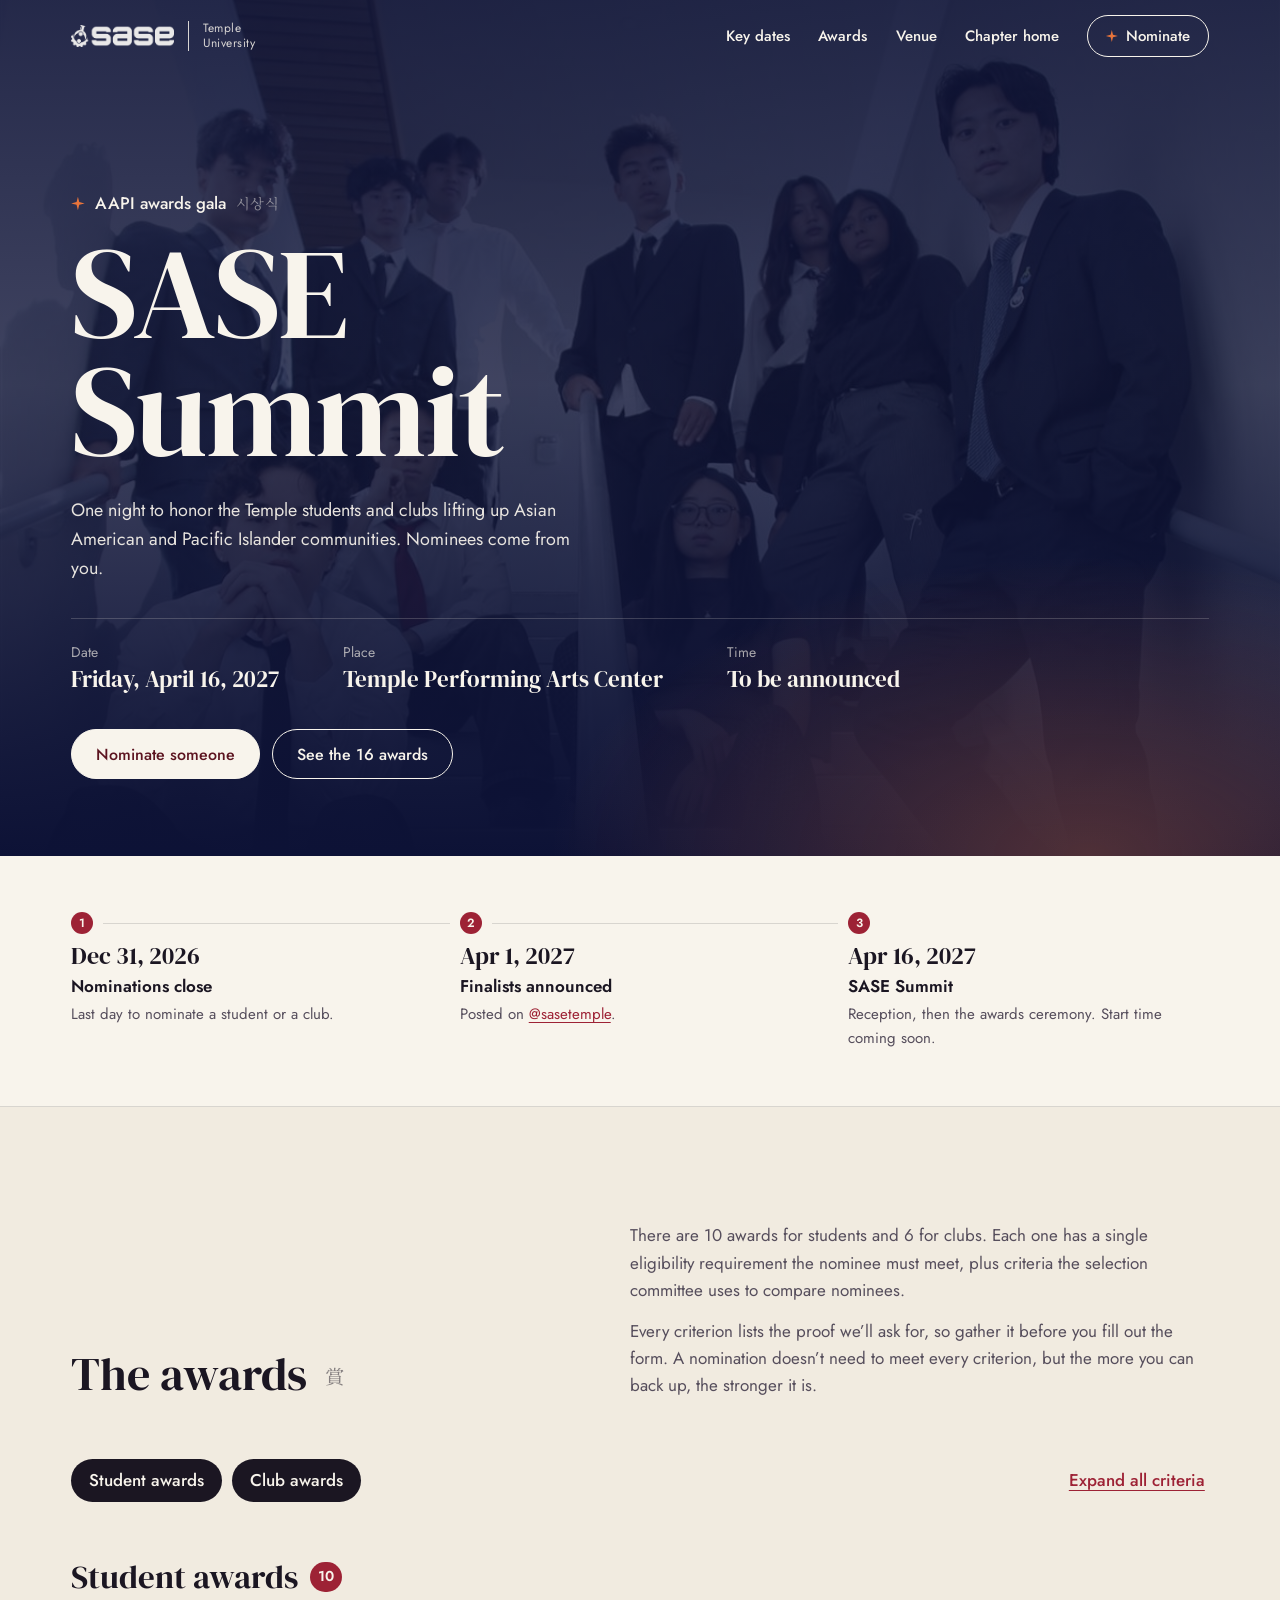
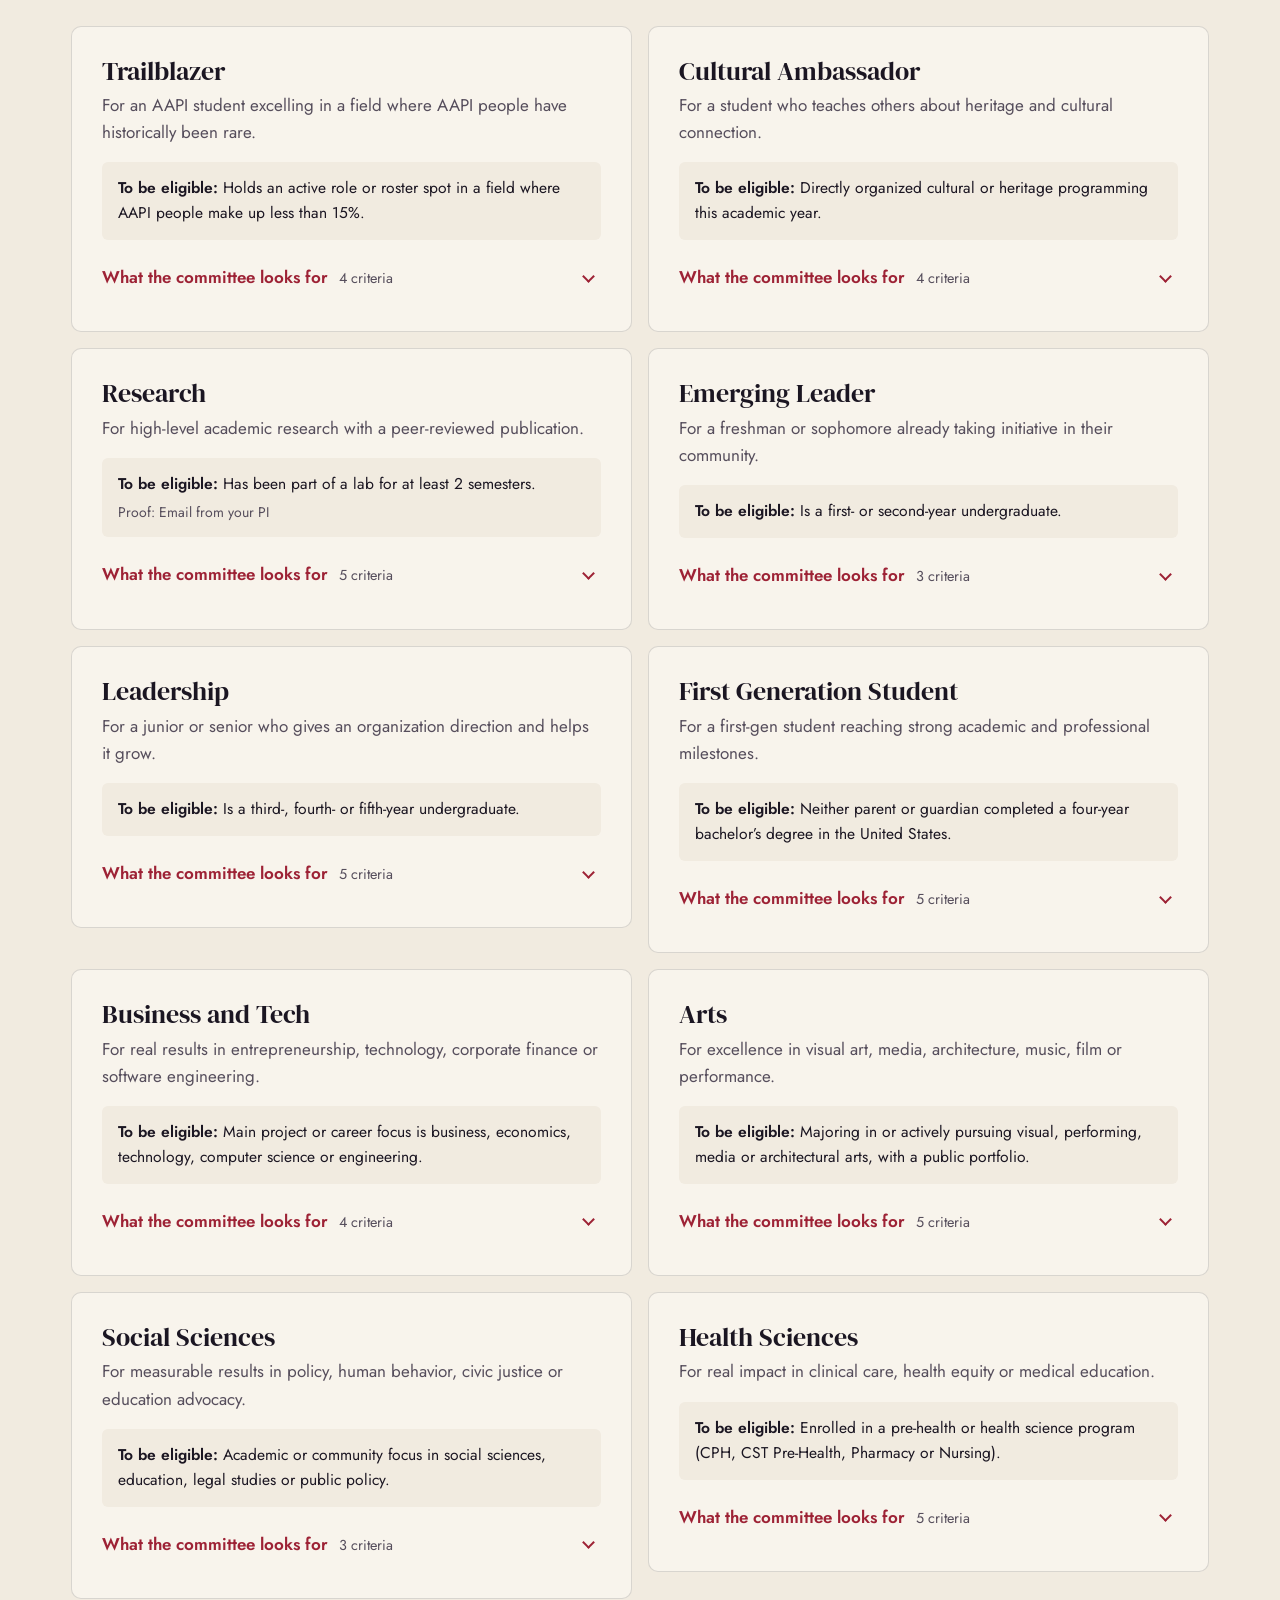
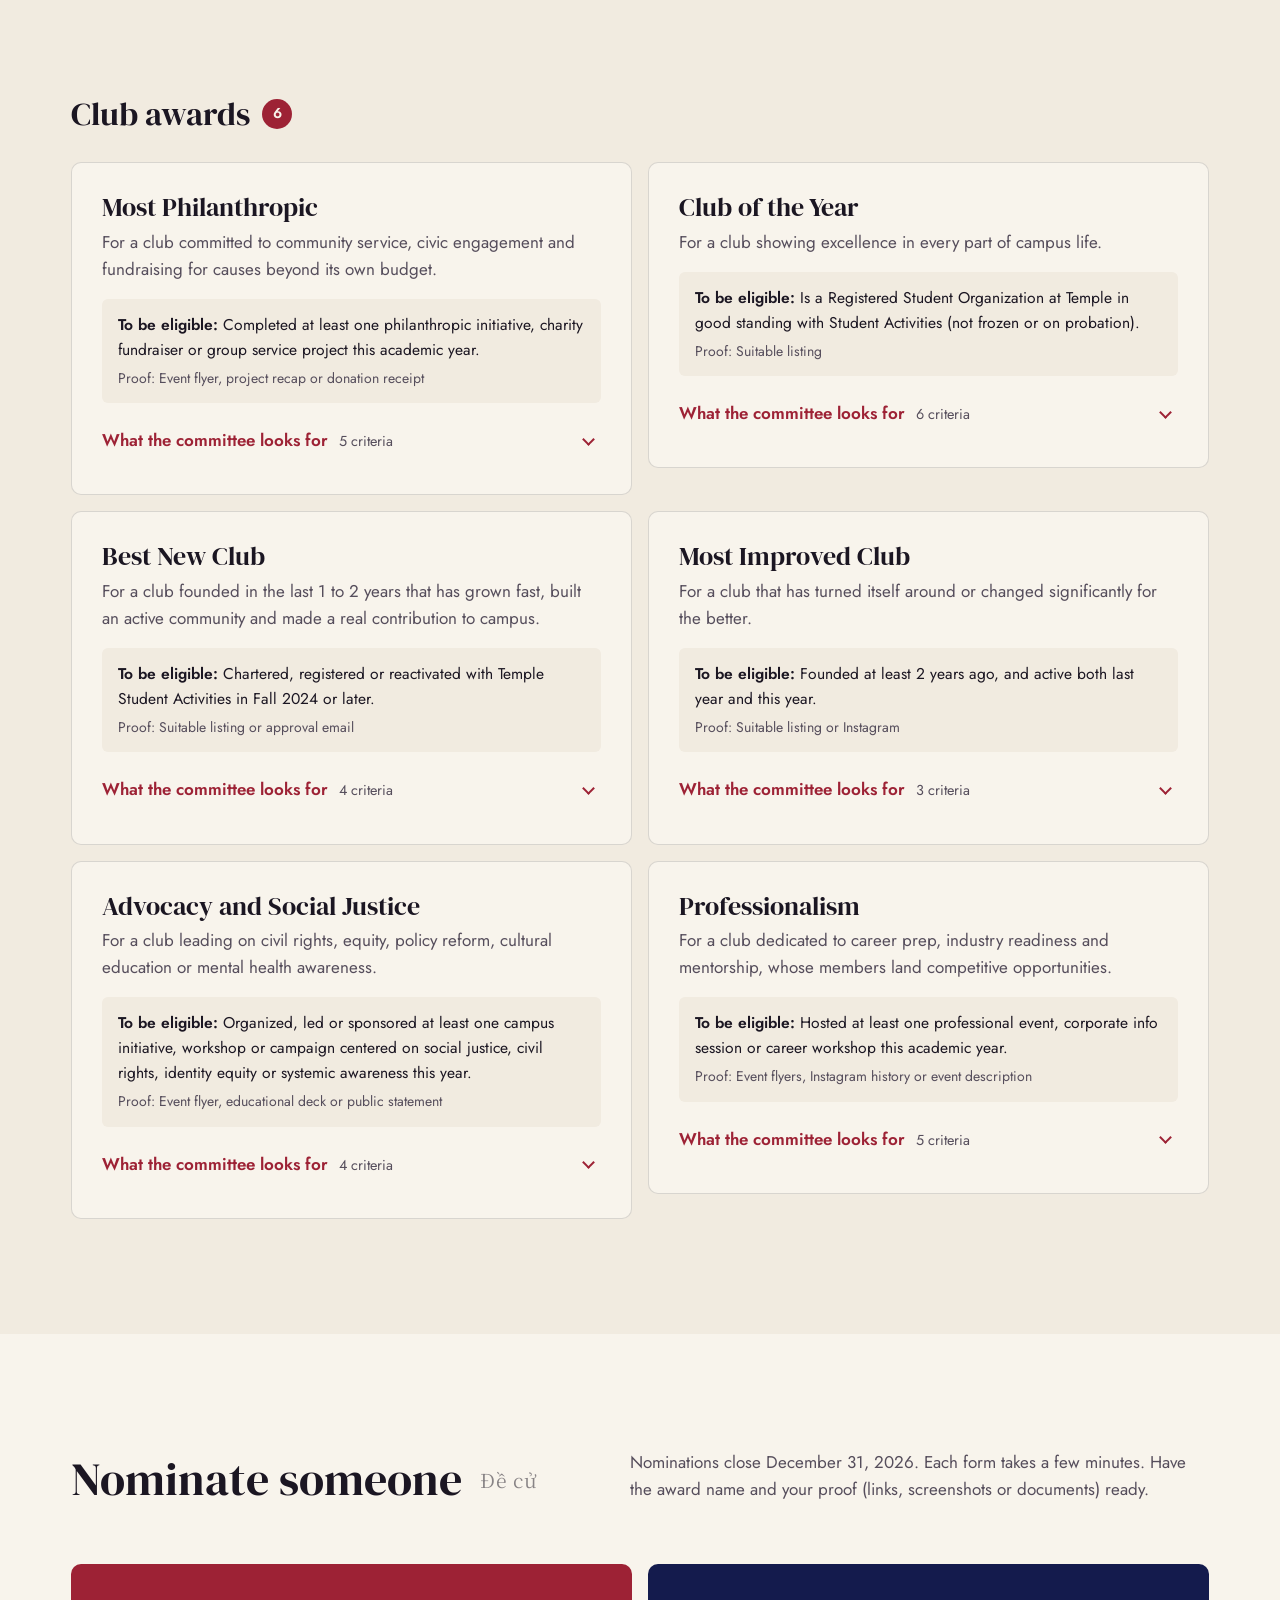
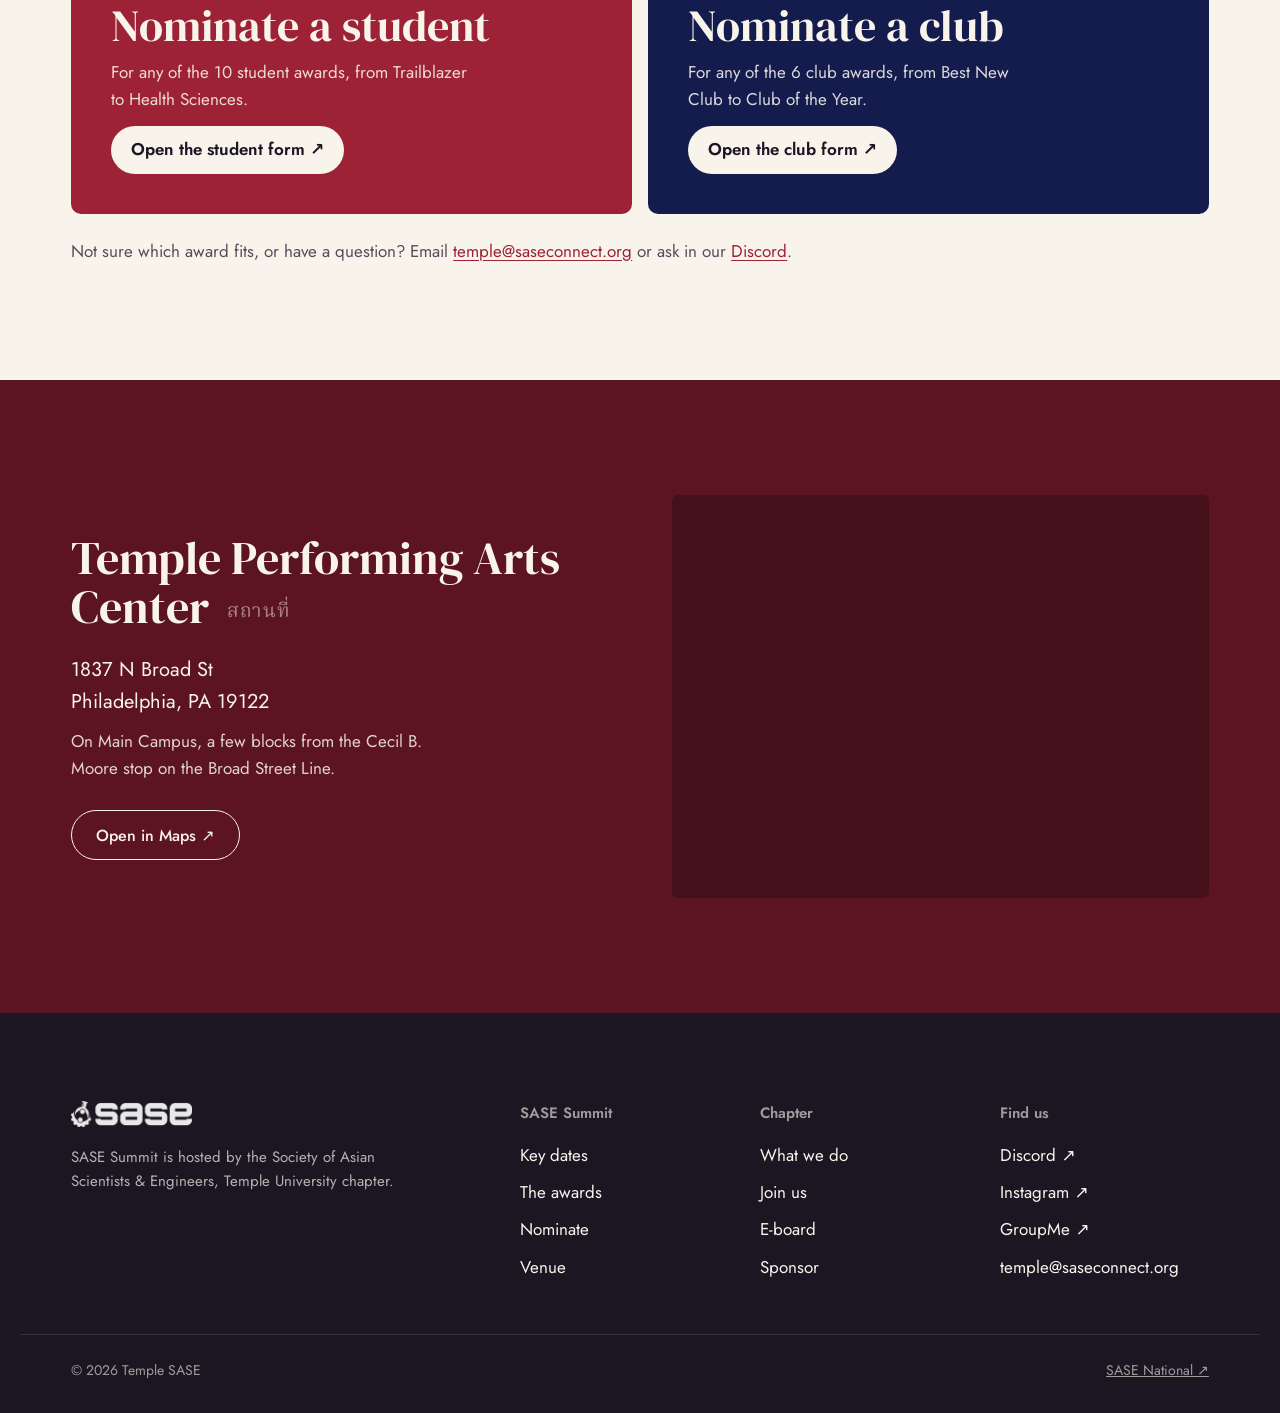
==== summit.html @ 904cb62a "Summit page: event is named SASE Summit" ====
<!DOCTYPE html>
<html lang="en" class="no-js">
<head>
  <meta charset="UTF-8">
  <meta name="viewport" content="width=device-width, initial-scale=1">
  <title>SASE Summit · Temple SASE</title>
  <meta name="description" content="SASE Summit, Temple SASE’s AAPI awards gala. Friday, April 16, 2027 at the Temple Performing Arts Center. See the 16 student and club awards and nominate someone by December 31, 2026.">
  <meta name="theme-color" content="#0d1236">
  <meta property="og:title" content="SASE Summit · Temple SASE">
  <meta property="og:description" content="Friday, April 16, 2027 at the Temple Performing Arts Center. Nominations close December 31, 2026.">
  <meta property="og:image" content="assets/img/formal-group.jpg">

  <link rel="preconnect" href="https://fonts.googleapis.com">
  <link rel="preconnect" href="https://fonts.gstatic.com" crossorigin>
  <link href="https://fonts.googleapis.com/css2?family=DM+Serif+Display:ital@0;1&family=Jost:wght@400;500;600&family=Noto+Serif+TC&family=Noto+Serif+KR&family=Noto+Serif+JP&family=Noto+Serif+Devanagari&family=Noto+Serif+Thai&display=swap" rel="stylesheet">
  <link rel="stylesheet" href="assets/css/styles.css">
</head>
<body>
  <a class="skip-link" href="#main">Skip to content</a>

  <header class="site-header">
    <div class="wrap site-header__inner">
      <a class="brand" href="index.html" aria-label="Temple SASE home">
        <img class="logo-light" src="assets/img/national-logo_horizontal_solid_light.png" alt="SASE" width="1000" height="215">
        <img class="logo-dark" src="assets/img/national-logo_horizontal_solid_dark.png" alt="" width="1000" height="215">
        <span class="brand__chapter">Temple<br>University</span>
      </a>
      <button class="menu-toggle" aria-expanded="false" aria-controls="site-nav" aria-label="Menu">
        <span></span><span></span>
      </button>
      <nav class="nav" id="site-nav" aria-label="Main">
        <a href="#dates">Key dates</a>
        <a href="#awards">Awards</a>
        <a href="#venue">Venue</a>
        <a href="index.html">Chapter home</a>
        <a class="nav__cta" href="#nominate"><span class="spark" aria-hidden="true"></span>Nominate</a>
      </nav>
    </div>
  </header>

  <main id="main">

    <!-- HERO -->
    <section class="gala-hero" aria-labelledby="gala-title">
      <div class="gala-hero__bg" aria-hidden="true">
        <img src="assets/img/formal-group.jpg" alt="">
      </div>
      <div class="wrap">
        <p class="gala-hero__kicker"><span class="spark" aria-hidden="true"></span>AAPI awards gala <span class="cjk" lang="ko">시상식</span></p>
        <h1 class="display gala-hero__title" id="gala-title">SASE Summit</h1>
        <p class="gala-hero__sub">One night to honor the Temple students and clubs lifting up Asian American and Pacific Islander communities. Nominees come from you.</p>
        <dl class="gala-hero__facts">
          <div><dt>Date</dt><dd>Friday, April 16, 2027</dd></div>
          <div><dt>Place</dt><dd>Temple Performing Arts Center</dd></div>
          <!-- TODO: add the start time once confirmed -->
          <div><dt>Time</dt><dd>To be announced</dd></div>
        </dl>
        <div class="gala-hero__actions">
          <a class="btn btn--solid" href="#nominate">Nominate someone</a>
          <a class="btn btn--ghost" href="#awards">See the 16 awards</a>
        </div>
      </div>
    </section>

    <!-- KEY DATES -->
    <section class="dates-band" id="dates" aria-labelledby="dates-title">
      <div class="wrap">
        <h2 class="visually-hidden" id="dates-title">Key dates</h2>
        <ol class="timeline">
          <li>
            <time datetime="2026-12-31">Dec 31, 2026</time>
            <strong>Nominations close</strong>
            <span>Last day to nominate a student or a club.</span>
          </li>
          <li>
            <time datetime="2027-04-01">Apr 1, 2027</time>
            <strong>Finalists announced</strong>
            <span>Posted on <a href="https://www.instagram.com/sasetemple/" target="_blank" rel="noopener">@sasetemple</a>.</span>
          </li>
          <li>
            <time datetime="2027-04-16">Apr 16, 2027</time>
            <strong>SASE Summit</strong>
            <span>Reception, then the awards ceremony. Start time coming soon.</span>
          </li>
        </ol>
      </div>
    </section>

    <!-- AWARDS -->
    <section class="section" id="awards" aria-labelledby="awards-title">
      <div class="wrap">
        <div class="section__head">
          <h2 class="h2" id="awards-title">The awards <span class="cjk" lang="ja">賞</span></h2>
          <div class="section__intro">
            <p>There are 10 awards for students and 6 for clubs. Each one has a single eligibility requirement the nominee must meet, plus criteria the selection committee uses to compare nominees.</p>
            <p>Every criterion lists the proof we’ll ask for, so gather it before you fill out the form. A nomination doesn’t need to meet every criterion, but the more you can back up, the stronger it is.</p>
          </div>
        </div>

        <nav class="award-jump" aria-label="Award categories">
          <a href="#student-awards">Student awards</a>
          <a href="#club-awards">Club awards</a>
          <button type="button" class="award-jump__toggle" data-expand-all aria-pressed="false">Expand all criteria</button>
        </nav>

        <div class="award-group" id="student-awards">
          <h3 class="award-group__title">Student awards <span class="award-group__n">10</span></h3>
          <div class="award-grid">
          <article class="award" id="award-trailblazer">
            <h4 class="award__name">Trailblazer</h4>
            <p class="award__desc">For an AAPI student excelling in a field where AAPI people have historically been rare.</p>
            <p class="award__req"><strong>To be eligible:</strong> Holds an active role or roster spot in a field where AAPI people make up less than 15%.</p>
            <details class="award__more">
              <summary>What the committee looks for <span class="award__count">4 criteria</span></summary>
              <ul class="criteria">
                <li><strong>Longevity.</strong> Took part for at least 2 consecutive seasons, production runs or terms. <span class="proof">Proof: Official roster, playbill or appointment record</span></li>
                <li><strong>Leading role.</strong> Held a primary leading position. <span class="proof">Proof: Performance credits, TSG cabinet listing or published articles</span></li>
                <li><strong>Outside recognition.</strong> Received an official athletic or conference honor, an artistic award, or a regional media feature. <span class="proof">Proof: News link or award certificate</span></li>
                <li><strong>Historic first.</strong> The first, or one of fewer than 3 documented AAPI people, to hold this title or win this honor at Temple. <span class="proof">Proof: Departmental verification or historical record</span></li>
              </ul>
            </details>
          </article>
          <article class="award" id="award-cultural-ambassador">
            <h4 class="award__name">Cultural Ambassador</h4>
            <p class="award__desc">For a student who teaches others about heritage and cultural connection.</p>
            <p class="award__req"><strong>To be eligible:</strong> Directly organized cultural or heritage programming this academic year.</p>
            <details class="award__more">
              <summary>What the committee looks for <span class="award__count">4 criteria</span></summary>
              <ul class="criteria">
                <li><strong>Sustained programming.</strong> Organized multiple cultural events across 2 or more semesters. <span class="proof">Proof: Event dates or flyers</span></li>
                <li><strong>Educational content.</strong> Created structured educational programming, like a panel on cultural history, an identity or diaspora workshop, or a guest speaker. <span class="proof">Proof: Slide deck, recording or program guide</span></li>
                <li><strong>Fundraising.</strong> Raised money for a cultural cause, charity or heritage initiative. <span class="proof">Proof: Check, invoice or emails</span></li>
                <li><strong>Reach.</strong> Led a cultural event with more than 50 attendees. <span class="proof">Proof: Proxy proof, like a sign-in sheet or event photos</span></li>
              </ul>
            </details>
          </article>
          <article class="award" id="award-research">
            <h4 class="award__name">Research</h4>
            <p class="award__desc">For high-level academic research with a peer-reviewed publication.</p>
            <p class="award__req"><strong>To be eligible:</strong> Has been part of a lab for at least 2 semesters. <span class="proof">Proof: Email from your PI</span></p>
            <details class="award__more">
              <summary>What the committee looks for <span class="award__count">5 criteria</span></summary>
              <ul class="criteria">
                <li><strong>First author.</strong> Listed as first author on a paper in an indexed, peer-reviewed journal or IEEE/ACM conference proceeding. <span class="proof">Proof: The publication</span></li>
                <li><strong>Co-author.</strong> Listed as a contributing co-author on an indexed, peer-reviewed paper. <span class="proof">Proof: The publication</span></li>
                <li><strong>Presentation.</strong> Gave an oral or poster presentation at a university, regional or national symposium or conference. <span class="proof">Proof: Poster or presentation document</span></li>
                <li><strong>Research funding.</strong> Won a competitive research fellowship or grant, like CARAS, Diamond Research Scholars, MARC or NSF REU. <span class="proof">Proof: Award letter</span></li>
                <li><strong>Academic standing.</strong> Cumulative GPA of 3.6 or higher. <span class="proof">Proof: Transcript</span></li>
              </ul>
            </details>
          </article>
          <article class="award" id="award-emerging-leader">
            <h4 class="award__name">Emerging Leader</h4>
            <p class="award__desc">For a freshman or sophomore already taking initiative in their community.</p>
            <p class="award__req"><strong>To be eligible:</strong> Is a first- or second-year undergraduate.</p>
            <details class="award__more">
              <summary>What the committee looks for <span class="award__count">3 criteria</span></summary>
              <ul class="criteria">
                <li><strong>Official role.</strong> Holds an e-board seat, committee head or project director title in a student org or department. <span class="proof">Proof: Suitable listing or Instagram board post</span></li>
                <li><strong>New initiative.</strong> Started and ran a new program, event or initiative that reached more than 20 students. <span class="proof">Proof: Proxy proof, like a sign-in sheet or event photos</span></li>
                <li><strong>Balance.</strong> Holds an active leadership role with a cumulative GPA of 3.6 or higher. <span class="proof">Proof: Transcript</span></li>
              </ul>
            </details>
          </article>
          <article class="award" id="award-leadership">
            <h4 class="award__name">Leadership</h4>
            <p class="award__desc">For a junior or senior who gives an organization direction and helps it grow.</p>
            <p class="award__req"><strong>To be eligible:</strong> Is a third-, fourth- or fifth-year undergraduate.</p>
            <details class="award__more">
              <summary>What the committee looks for <span class="award__count">5 criteria</span></summary>
              <ul class="criteria">
                <li><strong>Official role.</strong> Holds an e-board seat, committee head or project director title in a student org or department. <span class="proof">Proof: Suitable listing or Instagram board post</span></li>
                <li><strong>Team size.</strong> Led a team of more than 5 people. </li>
                <li><strong>Event scale.</strong> Led a major campus event with 75 or more attendees. <span class="proof">Proof: Proxy proof, like a sign-in sheet or event photos</span></li>
                <li><strong>Track record.</strong> Moved up in leadership for at least 3 semesters in a row, for example committee member, then chair, then president. <span class="proof">Proof: Instagram board posts</span></li>
                <li><strong>Measurable growth.</strong> Grew an organization by a clear margin, like raising $300, adding 15 active members or increasing attendance by 25%. <span class="proof">Proof: Attendance comparison, budget sheet or Instagram analytics</span></li>
              </ul>
            </details>
          </article>
          <article class="award" id="award-first-generation-student">
            <h4 class="award__name">First Generation Student</h4>
            <p class="award__desc">For a first-gen student reaching strong academic and professional milestones.</p>
            <p class="award__req"><strong>To be eligible:</strong> Neither parent or guardian completed a four-year bachelor’s degree in the United States.</p>
            <details class="award__more">
              <summary>What the committee looks for <span class="award__count">5 criteria</span></summary>
              <ul class="criteria">
                <li><strong>GPA.</strong> Cumulative GPA above 3.5. <span class="proof">Proof: Transcript</span></li>
                <li><strong>Working student.</strong> Works a part-time job while enrolled full time. <span class="proof">Proof: Paystub or supervisor letter</span></li>
                <li><strong>Doing more.</strong> Also holds an e-board seat, a lab research position or a competitive internship. <span class="proof">Proof: Roster or offer letter</span></li>
                <li><strong>Dean’s List.</strong> On the Dean’s List for at least 2 semesters. <span class="proof">Proof: Transcript</span></li>
                <li><strong>Industry placement.</strong> Accepted a competitive internship, co-op or full-time offer at a Fortune 500 company, Big Tech, a top financial institution, a national lab or an established engineering firm. <span class="proof">Proof: Offer letter</span></li>
              </ul>
            </details>
          </article>
          <article class="award" id="award-business-and-tech">
            <h4 class="award__name">Business and Tech</h4>
            <p class="award__desc">For real results in entrepreneurship, technology, corporate finance or software engineering.</p>
            <p class="award__req"><strong>To be eligible:</strong> Main project or career focus is business, economics, technology, computer science or engineering.</p>
            <details class="award__more">
              <summary>What the committee looks for <span class="award__count">4 criteria</span></summary>
              <ul class="criteria">
                <li><strong>Built something.</strong> Built and launched a working technical product. <span class="proof">Proof: Live URL, GitHub repo, sales statement or demo</span></li>
                <li><strong>Competition.</strong> Placed 1st, 2nd or 3rd in a hackathon, case competition, startup incubator or other technical competition. <span class="proof">Proof: Award certificate or press release</span></li>
                <li><strong>Industry role.</strong> Completed or accepted a competitive internship or position at an established or high-growth company. <span class="proof">Proof: Offer letter</span></li>
                <li><strong>Career org leadership.</strong> Holds a leadership position in a career-related student society. <span class="proof">Proof: Roster</span></li>
              </ul>
            </details>
          </article>
          <article class="award" id="award-arts">
            <h4 class="award__name">Arts</h4>
            <p class="award__desc">For excellence in visual art, media, architecture, music, film or performance.</p>
            <p class="award__req"><strong>To be eligible:</strong> Majoring in or actively pursuing visual, performing, media or architectural arts, with a public portfolio.</p>
            <details class="award__more">
              <summary>What the committee looks for <span class="award__count">5 criteria</span></summary>
              <ul class="criteria">
                <li><strong>Juried selection.</strong> Work selected for a juried or official exhibition, like a gallery show, film festival screening, or mainstage orchestra or theater production. <span class="proof">Proof: Exhibition catalog, festival program, playbill or acceptance letter</span></li>
                <li><strong>Published work.</strong> Work published in an outside media outlet, architecture journal or literary review, or officially released (for example on Spotify or with an IMDb credit). <span class="proof">Proof: Live link or publication scan</span></li>
                <li><strong>Paid work.</strong> Completed contracted creative, architectural or design work for paying clients or university departments. <span class="proof">Proof: Invoices, or proof of the request and payment</span></li>
                <li><strong>Awards.</strong> Won a juried award, artistic grant or competition placement. <span class="proof">Proof: Award certificate</span></li>
                <li><strong>Portfolio.</strong> Keeps a public portfolio with at least 5 finished works from the past 12 months. <span class="proof">Proof: Website or portfolio link</span></li>
              </ul>
            </details>
          </article>
          <article class="award" id="award-social-sciences">
            <h4 class="award__name">Social Sciences</h4>
            <p class="award__desc">For measurable results in policy, human behavior, civic justice or education advocacy.</p>
            <p class="award__req"><strong>To be eligible:</strong> Academic or community focus in social sciences, education, legal studies or public policy.</p>
            <details class="award__more">
              <summary>What the committee looks for <span class="award__count">3 criteria</span></summary>
              <ul class="criteria">
                <li><strong>Policy impact.</strong> Wrote or co-wrote a policy brief, draft legislation or institutional report that a government body, school board or university administration formally adopted or reviewed. <span class="proof">Proof: Copy of the document or legislative record</span></li>
                <li><strong>Civic action.</strong> Organized a civic initiative, like a voter drive, labor campaign or mutual aid effort. <span class="proof">Proof: Roster, campaign logs or press coverage</span></li>
                <li><strong>Research.</strong> Presented a social science capstone or thesis at an academic conference or symposium. <span class="proof">Proof: Program schedule listing</span></li>
              </ul>
            </details>
          </article>
          <article class="award" id="award-health-sciences">
            <h4 class="award__name">Health Sciences</h4>
            <p class="award__desc">For real impact in clinical care, health equity or medical education.</p>
            <p class="award__req"><strong>To be eligible:</strong> Enrolled in a pre-health or health science program (CPH, CST Pre-Health, Pharmacy or Nursing).</p>
            <details class="award__more">
              <summary>What the committee looks for <span class="award__count">5 criteria</span></summary>
              <ul class="criteria">
                <li><strong>Patient care.</strong> Documented clinical experience with direct patient interaction or observation, such as EMT, CNA, medical assistant, scribe, hospice or verified physician shadowing. <span class="proof">Proof: Work log, timesheet or paystub</span></li>
                <li><strong>Service.</strong> Significant volunteer or community service hours in underserved communities. <span class="proof">Proof: Signed volunteer hours</span></li>
                <li><strong>Research.</strong> Took part in laboratory, clinical or health sciences research. <span class="proof">Proof: Peer-reviewed publication, accepted abstract or symposium presentation</span></li>
                <li><strong>Program admission.</strong> Verified offer to a graduate or professional health program (MD/DO, DMD/DDS, PharmD, PA, DPT, MSN, MPH or PhD). <span class="proof">Proof: Offer letter</span></li>
                <li><strong>Exam scores.</strong> Scored in the 85th percentile or higher on the MCAT, DAT, OAT or GRE. <span class="proof">Proof: Score report</span></li>
              </ul>
            </details>
          </article>
          </div>
        </div>
        <div class="award-group" id="club-awards">
          <h3 class="award-group__title">Club awards <span class="award-group__n">6</span></h3>
          <div class="award-grid">
          <article class="award" id="award-most-philanthropic">
            <h4 class="award__name">Most Philanthropic</h4>
            <p class="award__desc">For a club committed to community service, civic engagement and fundraising for causes beyond its own budget.</p>
            <p class="award__req"><strong>To be eligible:</strong> Completed at least one philanthropic initiative, charity fundraiser or group service project this academic year. <span class="proof">Proof: Event flyer, project recap or donation receipt</span></p>
            <details class="award__more">
              <summary>What the committee looks for <span class="award__count">5 criteria</span></summary>
              <ul class="criteria">
                <li><strong>Major donation.</strong> Raised and donated $500 or more to a nonprofit, disaster relief fund or community charity. <span class="proof">Proof: Donation receipt or tax acknowledgement letter</span></li>
                <li><strong>Donation.</strong> Raised and donated $150 to $499 to a charitable cause. <span class="proof">Proof: Donation receipt or tax acknowledgement letter</span></li>
                <li><strong>Group volunteering.</strong> Volunteered as a club in the local community, like at a soup kitchen, community garden or park cleanup. <span class="proof">Proof: Volunteer coordinator letter, signed timesheet or attendance sheet</span></li>
                <li><strong>Community partnership.</strong> Set up a formal, ongoing volunteer relationship with an outside civic or nonprofit organization. <span class="proof">Proof: Partnership agreement, co-hosted project flyer or coordinator email</span></li>
                <li><strong>Goods drive.</strong> Ran a drive that collected at least 50 items, like canned food, winter clothes, hygiene kits or school supplies. <span class="proof">Proof: Drop-off receipt, inventory tally or handoff photo</span></li>
              </ul>
            </details>
          </article>
          <article class="award" id="award-club-of-the-year">
            <h4 class="award__name">Club of the Year</h4>
            <p class="award__desc">For a club showing excellence in every part of campus life.</p>
            <p class="award__req"><strong>To be eligible:</strong> Is a Registered Student Organization at Temple in good standing with Student Activities (not frozen or on probation). <span class="proof">Proof: Suitable listing</span></p>
            <details class="award__more">
              <summary>What the committee looks for <span class="award__count">6 criteria</span></summary>
              <ul class="criteria">
                <li><strong>Consistency.</strong> Hosted at least 6 separate meetings or events over the school year. <span class="proof">Proof: Dated flyers, event logs or Instagram post history</span></li>
                <li><strong>Range.</strong> Hosted events in at least 2 categories: professional or academic, cultural, social, or community. <span class="proof">Proof: Dated flyers, event logs or Instagram post history</span></li>
                <li><strong>Collaboration.</strong> Co-planned and co-hosted at least 2 events with other student orgs or university departments this year. <span class="proof">Proof: Dated flyers, event logs or Instagram post history</span></li>
                <li><strong>Flagship event.</strong> Ran at least one major signature event for campus, like an annual banquet, conference, tournament, showcase or festival. <span class="proof">Proof: Proxy proof, like a sign-in sheet or event photos</span></li>
                <li><strong>Turnout.</strong> Kept steady attendance (for example 30 or more students) across multiple meetings. <span class="proof">Proof: Proxy proof, like a sign-in sheet or event photos</span></li>
                <li><strong>Self-funding.</strong> Raised $500 or more on its own through fundraising, merch, sponsors or alumni gifts. <span class="proof">Proof: Budget sheets, transaction history, check or invoice</span></li>
              </ul>
            </details>
          </article>
          <article class="award" id="award-best-new-club">
            <h4 class="award__name">Best New Club</h4>
            <p class="award__desc">For a club founded in the last 1 to 2 years that has grown fast, built an active community and made a real contribution to campus.</p>
            <p class="award__req"><strong>To be eligible:</strong> Chartered, registered or reactivated with Temple Student Activities in Fall 2024 or later. <span class="proof">Proof: Suitable listing or approval email</span></p>
            <details class="award__more">
              <summary>What the committee looks for <span class="award__count">4 criteria</span></summary>
              <ul class="criteria">
                <li><strong>Membership.</strong> Has 25 or more active members in its first or second year. <span class="proof">Proof: Proxy proof or membership fee records</span></li>
                <li><strong>Track record.</strong> Ran at least 3 standalone events or general body meetings this academic year. <span class="proof">Proof: Event flyers, room confirmations or Instagram post history</span></li>
                <li><strong>Unmet need.</strong> Serves an identity, field or interest that wasn’t served on campus before. <span class="proof">Proof: A one-paragraph mission statement and a sample event or workshop plan</span></li>
                <li><strong>Cross-club event.</strong> Co-hosted an event with an established student organization. <span class="proof">Proof: Co-branded flyer or joint event listing</span></li>
              </ul>
            </details>
          </article>
          <article class="award" id="award-most-improved-club">
            <h4 class="award__name">Most Improved Club</h4>
            <p class="award__desc">For a club that has turned itself around or changed significantly for the better.</p>
            <p class="award__req"><strong>To be eligible:</strong> Founded at least 2 years ago, and active both last year and this year. <span class="proof">Proof: Suitable listing or Instagram</span></p>
            <details class="award__more">
              <summary>What the committee looks for <span class="award__count">3 criteria</span></summary>
              <ul class="criteria">
                <li><strong>Membership growth.</strong> Grew active membership, meeting attendance or online community size compared with last year. <span class="proof">Proof: Proxy proof, membership fee records or Instagram analytics</span></li>
                <li><strong>More programming.</strong> Increased the number or scope of events by at least 50% compared with last year. <span class="proof">Proof: Last year’s and this year’s event calendars, or Instagram</span></li>
                <li><strong>Financial improvement.</strong> Has more money than last year, from fundraisers, sponsors or other sources. <span class="proof">Proof: Budget sheets, transaction history, check or invoice</span></li>
              </ul>
            </details>
          </article>
          <article class="award" id="award-advocacy-and-social-justice">
            <h4 class="award__name">Advocacy and Social Justice</h4>
            <p class="award__desc">For a club leading on civil rights, equity, policy reform, cultural education or mental health awareness.</p>
            <p class="award__req"><strong>To be eligible:</strong> Organized, led or sponsored at least one campus initiative, workshop or campaign centered on social justice, civil rights, identity equity or systemic awareness this year. <span class="proof">Proof: Event flyer, educational deck or public statement</span></p>
            <details class="award__more">
              <summary>What the committee looks for <span class="award__count">4 criteria</span></summary>
              <ul class="criteria">
                <li><strong>Policy action.</strong> Wrote, sponsored or rallied support for a campus policy proposal, TSG resolution or open letter to the administration on equity, cultural resources or safety. <span class="proof">Proof: Copy of the resolution, bill number or official letter</span></li>
                <li><strong>Education.</strong> Ran a workshop, panel or teach-in on systemic issues, like AAPI history, anti-Asian racism, mental health stigma or intersectionality. <span class="proof">Proof: Slide deck, speaker bio or program guide</span></li>
                <li><strong>Public conversation.</strong> Produced an op-ed, awareness campaign or media feature that shaped public conversation, for example in The Temple News, a university newsletter or campus radio. <span class="proof">Proof: Published link or scan</span></li>
                <li><strong>Media campaign.</strong> Made social media or print content raising awareness of systemic issues. <span class="proof">Proof: Social posts, newsletter or print scans</span></li>
              </ul>
            </details>
          </article>
          <article class="award" id="award-professionalism">
            <h4 class="award__name">Professionalism</h4>
            <p class="award__desc">For a club dedicated to career prep, industry readiness and mentorship, whose members land competitive opportunities.</p>
            <p class="award__req"><strong>To be eligible:</strong> Hosted at least one professional event, corporate info session or career workshop this academic year. <span class="proof">Proof: Event flyers, Instagram history or event description</span></p>
            <details class="award__more">
              <summary>What the committee looks for <span class="award__count">5 criteria</span></summary>
              <ul class="criteria">
                <li><strong>Recruiter access.</strong> Hosted an info session, networking event or site visit with outside recruiters or industry professionals. <span class="proof">Proof: Co-branded flyer, emails with the speaker or event photos</span></li>
                <li><strong>Skill-building.</strong> Ran at least one hands-on career development workshop. <span class="proof">Proof: Event flyer, emails with the speaker or event photos</span></li>
                <li><strong>Industry placement.</strong> A significant number of members or e-board accepted competitive internships, co-ops or full-time offers at Fortune 500 companies, Big Tech, top financial institutions, national labs or established engineering firms for the coming year. <span class="proof">Proof: Redacted offer letters or LinkedIn announcements</span></li>
                <li><strong>Grad school.</strong> A significant number of members or e-board got offers from graduate or professional programs (master’s, PhD, medical, dental or law). <span class="proof">Proof: Redacted offer letters or LinkedIn announcements</span></li>
                <li><strong>E-board academics.</strong> A significant number of e-board members are on the Dean’s List or have a cumulative GPA above 3.5. <span class="proof">Proof: Transcripts or Dean’s List emails</span></li>
              </ul>
            </details>
          </article>
          </div>
        </div>
      </div>
    </section>

    <!-- NOMINATE -->
    <section class="section section--paper" id="nominate" aria-labelledby="nominate-title">
      <div class="wrap">
        <div class="section__head">
          <h2 class="h2" id="nominate-title">Nominate someone <span class="cjk" lang="vi">Đề cử</span></h2>
          <p class="section__intro">Nominations close December 31, 2026. Each form takes a few minutes. Have the award name and your proof (links, screenshots or documents) ready.</p>
        </div>
        <div class="nominate">
          <a class="nom-card nom-card--cherry" href="https://forms.gle/zGwrtAh7cPeC5Cx79" target="_blank" rel="noopener">
            <h3>Nominate a student</h3>
            <p>For any of the 10 student awards, from Trailblazer to Health Sciences.</p>
            <span class="nom-card__go">Open the student form ↗</span>
          </a>
          <a class="nom-card nom-card--navy" href="https://forms.gle/AzSv1RMtpjcy8vsPA" target="_blank" rel="noopener">
            <h3>Nominate a club</h3>
            <p>For any of the 6 club awards, from Best New Club to Club of the Year.</p>
            <span class="nom-card__go">Open the club form ↗</span>
          </a>
        </div>
        <p class="nominate__help">Not sure which award fits, or have a question? Email <a href="mailto:temple@saseconnect.org?subject=SASE%20Summit">temple@saseconnect.org</a> or ask in our <a href="https://discord.gg/sXgfzkeyc9" target="_blank" rel="noopener">Discord</a>.</p>
      </div>
    </section>

    <!-- VENUE -->
    <section class="section section--cherry" id="venue" aria-labelledby="venue-title">
      <div class="wrap venue">
        <div>
          <h2 class="h2" id="venue-title">Temple Performing Arts Center <span class="cjk" lang="th">สถานที่</span></h2>
          <address>1837 N Broad St<br>Philadelphia, PA 19122</address>
          <p>On Main Campus, a few blocks from the Cecil B. Moore stop on the Broad Street Line.</p>
          <a class="btn btn--ghost" href="https://www.google.com/maps/search/?api=1&amp;query=Temple+Performing+Arts+Center+Philadelphia" target="_blank" rel="noopener">Open in Maps ↗</a>
        </div>
        <iframe class="venue__map" title="Map of the Temple Performing Arts Center" src="https://www.google.com/maps?q=Temple+Performing+Arts+Center,+1837+N+Broad+St,+Philadelphia,+PA+19122&amp;output=embed" loading="lazy" referrerpolicy="no-referrer-when-downgrade"></iframe>
      </div>
    </section>

  </main>

  <footer class="site-footer">
    <div class="wrap footer__grid">
      <div>
        <img src="assets/img/national-logo_horizontal_solid_light.png" alt="SASE" width="1000" height="215">
        <p>SASE Summit is hosted by the Society of Asian Scientists &amp; Engineers, Temple University chapter.</p>
      </div>
      <div>
        <h3>SASE Summit</h3>
        <ul>
          <li><a href="#dates">Key dates</a></li>
          <li><a href="#awards">The awards</a></li>
          <li><a href="#nominate">Nominate</a></li>
          <li><a href="#venue">Venue</a></li>
        </ul>
      </div>
      <div>
        <h3>Chapter</h3>
        <ul>
          <li><a href="index.html#what-we-do">What we do</a></li>
          <li><a href="index.html#join">Join us</a></li>
          <li><a href="index.html#eboard">E-board</a></li>
          <li><a href="index.html#sponsor">Sponsor</a></li>
        </ul>
      </div>
      <div>
        <h3>Find us</h3>
        <ul>
          <li><a href="https://discord.gg/sXgfzkeyc9" target="_blank" rel="noopener">Discord ↗</a></li>
          <li><a href="https://www.instagram.com/sasetemple/" target="_blank" rel="noopener">Instagram ↗</a></li>
          <li><a href="https://groupme.com/join_group/100924297/vODMyRft" target="_blank" rel="noopener">GroupMe ↗</a></li>
          <li><a href="mailto:temple@saseconnect.org">temple@<wbr>saseconnect.org</a></li>
        </ul>
      </div>
    </div>
    <div class="wrap footer__base">
      <span>© <span data-year>2026</span> Temple SASE</span>
      <a href="https://www.saseconnect.org" target="_blank" rel="noopener">SASE National ↗</a>
    </div>
  </footer>

  <script src="assets/js/main.js"></script>
</body>
</html>
---- assets/css/styles.css ----
/* ============================================================
   Temple SASE — shared styles for index.html and summit.html
   Palette: deep cherry + SASE navy on warm linen. Ember orange
   is reserved for the ✦ sparkle and keyboard focus.
   Hierarchy rule: each page has ONE giant title (the hero).
   Everything else uses the .h2 / h3 scale below.
   ============================================================ */

:root {
  --cherry: #5c1420;
  --cherry-deep: #44101a;
  --cherry-bright: #9d2235; /* Temple cherry */
  --navy: #141b4d;          /* SASE logo navy */
  --navy-deep: #0d1236;
  --linen: #f1ebe0;
  --paper: #f8f4ec;
  --ink: #1b1622;
  --ink-soft: #564e5c;
  --rule: rgba(27, 22, 34, 0.14);
  --rule-light: rgba(241, 235, 224, 0.2);
  --ember: #e8743b;
  --ember-soft: #f2a66e;

  --font-display: "DM Serif Display", Georgia, "Times New Roman", serif;
  --font-body: "Jost", "Futura", "Century Gothic", system-ui, sans-serif;
  --font-cjk: "Noto Serif TC", "Noto Serif KR", "Noto Serif JP", "Noto Serif Devanagari", "Noto Serif Thai", serif;

  --gutter: clamp(20px, 4vw, 56px);
  --max: 1240px;
  --radius: 6px;
  --ease: cubic-bezier(0.22, 1, 0.36, 1);
}

*, *::before, *::after { box-sizing: border-box; }

html { scroll-behavior: smooth; scroll-padding-top: 88px; -webkit-text-size-adjust: 100%; }

body {
  margin: 0;
  background: var(--linen);
  color: var(--ink);
  font-family: var(--font-body);
  font-size: 1.0625rem;
  line-height: 1.6;
  -webkit-font-smoothing: antialiased;
  overflow-x: hidden;
}

img { display: block; max-width: 100%; height: auto; }
figure { margin: 0; }
a { color: inherit; }
p a, li a, dd a { color: var(--cherry-bright); text-underline-offset: 3px; }
::selection { background: var(--cherry-bright); color: var(--paper); }

:focus-visible { outline: 2px solid var(--ember); outline-offset: 3px; }

.skip-link {
  position: absolute; left: 16px; top: -60px; z-index: 100;
  background: var(--paper); color: var(--ink); padding: 10px 16px; text-decoration: none;
}
.skip-link:focus { top: 16px; }

.visually-hidden {
  position: absolute !important; width: 1px; height: 1px; padding: 0; margin: -1px;
  overflow: hidden; clip: rect(0 0 0 0); white-space: nowrap; border: 0;
}

.wrap { width: 100%; max-width: var(--max); margin: 0 auto; padding: 0 var(--gutter); }

/* ---------- Type scale ---------- */

.display {
  font-family: var(--font-display);
  font-weight: 400;
  line-height: 0.92;
  letter-spacing: -0.015em;
  margin: 0;
}

.h2 {
  font-family: var(--font-display);
  font-weight: 400;
  font-size: clamp(2rem, 3.6vw, 3rem);
  line-height: 1.08;
  margin: 0;
}

/* Pan-Asian phrases: small and faded, never competing with the English */
.cjk { font-family: var(--font-cjk); font-weight: 400; letter-spacing: 0.04em; opacity: 0.5; }
.h2 .cjk { font-size: 0.42em; margin-left: 0.4em; vertical-align: 0.35em; white-space: nowrap; }

/* ---------- Buttons ---------- */

.btn {
  display: inline-flex; align-items: center; justify-content: center; gap: 0.5em;
  min-height: 48px; padding: 0.7em 1.5em;
  font-family: var(--font-body); font-size: 1rem; font-weight: 500;
  text-decoration: none; cursor: pointer;
  border: 1.5px solid currentColor; border-radius: 999px; background: none; color: inherit;
  transition: background-color 0.25s var(--ease), color 0.25s var(--ease), border-color 0.25s var(--ease);
}
.btn--solid { background: var(--paper); color: var(--cherry); border-color: var(--paper); }
.btn--solid:hover { background: var(--ember-soft); border-color: var(--ember-soft); color: var(--ink); }
.btn--ghost:hover { background: var(--paper); color: var(--ink); border-color: var(--paper); }
.btn--cherry { background: var(--cherry-bright); color: var(--paper); border-color: var(--cherry-bright); }
.btn--cherry:hover { background: var(--cherry); border-color: var(--cherry); }
.btn--line { color: var(--ink); }
.btn--line:hover { background: var(--ink); color: var(--paper); border-color: var(--ink); }

/* ✦ sparkle */
.spark {
  display: inline-block; width: 0.8em; height: 0.8em; flex: none;
  background: var(--ember);
  clip-path: polygon(50% 0, 60% 40%, 100% 50%, 60% 60%, 50% 100%, 40% 60%, 0 50%, 40% 40%);
}

/* ---------- Header ---------- */

.site-header {
  position: fixed; inset: 0 0 auto 0; z-index: 50;
  color: var(--paper);
  transition: background-color 0.3s var(--ease), color 0.3s var(--ease), box-shadow 0.3s var(--ease);
}
.site-header.is-solid {
  background: rgba(241, 235, 224, 0.95);
  color: var(--ink);
  box-shadow: 0 1px 0 var(--rule);
  backdrop-filter: blur(10px);
}
.site-header__inner { display: flex; align-items: center; justify-content: space-between; gap: 24px; height: 72px; }
.brand { display: flex; align-items: center; gap: 14px; text-decoration: none; }
.brand img { height: 22px; width: auto; }
.brand .logo-dark { display: none; }
.site-header.is-solid .brand .logo-light { display: none; }
.site-header.is-solid .brand .logo-dark { display: block; }
.brand__chapter {
  font-size: 0.75rem; line-height: 1.25; letter-spacing: 0.04em;
  padding-left: 14px; border-left: 1px solid currentColor; opacity: 0.85;
}

.nav { display: flex; align-items: center; gap: clamp(14px, 2.2vw, 32px); }
.nav a { font-size: 0.9375rem; font-weight: 500; text-decoration: none; padding: 12px 0; position: relative; }
.nav a:not(.nav__cta)::after {
  content: ""; position: absolute; left: 0; right: 0; bottom: 6px; height: 1.5px;
  background: currentColor; transform: scaleX(0); transform-origin: left;
  transition: transform 0.3s var(--ease);
}
.nav a:hover::after { transform: scaleX(1); }
.nav__cta {
  display: inline-flex; align-items: center; gap: 8px;
  border: 1.5px solid currentColor; border-radius: 999px; padding: 8px 18px !important;
}
.nav__cta:hover { background: var(--ember-soft); border-color: var(--ember-soft); color: var(--ink); }

.menu-toggle {
  display: none; background: none; border: 0; color: inherit; cursor: pointer;
  width: 48px; height: 48px; margin-right: -12px; padding: 12px;
}
.menu-toggle span { display: block; height: 1.5px; background: currentColor; margin: 6px 0; transition: transform 0.3s var(--ease); }
.menu-toggle[aria-expanded="true"] span:first-child { transform: translateY(3.75px) rotate(45deg); }
.menu-toggle[aria-expanded="true"] span:last-child { transform: translateY(-3.75px) rotate(-45deg); }

@media (max-width: 900px) {
  .menu-toggle { display: block; }
  .nav {
    position: fixed; inset: 72px 0 auto 0; flex-direction: column; align-items: flex-start; gap: 0;
    padding: 8px var(--gutter) 28px; background: var(--cherry-deep); color: var(--paper);
    transform: translateY(-8px); opacity: 0; visibility: hidden;
    transition: opacity 0.25s var(--ease), transform 0.25s var(--ease), visibility 0s 0.25s;
  }
  .nav.is-open { transform: none; opacity: 1; visibility: visible; transition-delay: 0s; }
  .nav a { font-size: 1.0625rem; padding: 14px 0; width: 100%; border-bottom: 1px solid var(--rule-light); }
  .nav__cta { margin-top: 18px; width: auto !important; border-bottom: 1.5px solid currentColor !important; }
  .brand__chapter { display: none; }
}

/* ---------- Home hero ---------- */

.hero {
  position: relative; overflow: hidden;
  background: var(--cherry); color: var(--paper);
  padding: clamp(110px, 14vw, 150px) 0 clamp(28px, 4vw, 44px);
}
.hero__glow {
  position: absolute; width: 70vmax; height: 70vmax; border-radius: 50%;
  left: -30vmax; bottom: -45vmax; pointer-events: none;
  background: radial-gradient(circle, rgba(232, 116, 59, 0.32), rgba(232, 116, 59, 0) 62%);
}
.hero__grid {
  position: relative; display: grid; grid-template-columns: 1.05fr 0.95fr;
  gap: clamp(32px, 5vw, 72px); align-items: center;
}
.hero__langs { display: flex; flex-wrap: wrap; gap: 4px 14px; font-size: 0.8125rem; margin: 0 0 18px; opacity: 0.55; }
.hero__title { font-size: clamp(4rem, 10vw, 8.5rem); }
.hero__sub { margin: 26px 0 0; max-width: 44ch; font-size: clamp(1.05rem, 1.4vw, 1.2rem); opacity: 0.92; }
.hero__actions { display: flex; flex-wrap: wrap; gap: 12px; margin-top: 32px; }
.hero__photo img {
  width: 100%; aspect-ratio: 4 / 3; object-fit: cover; border-radius: var(--radius);
  box-shadow: 0 30px 60px -24px rgba(0, 0, 0, 0.55);
}
.hero__photo { animation: rise 1s var(--ease) both 0.1s; }
.hero__text { animation: rise 0.9s var(--ease) both; }
@keyframes rise { from { opacity: 0; transform: translateY(18px); } to { opacity: 1; transform: none; } }

.hero__photo figcaption { margin-top: 12px; font-size: 0.875rem; opacity: 0.75; }

@media (max-width: 860px) {
  .hero__grid { grid-template-columns: 1fr; }
}

/* ---------- Upcoming events ---------- */

.events-section { padding-bottom: clamp(48px, 6vw, 88px); }
.events { display: grid; grid-template-columns: minmax(0, 1fr); gap: clamp(28px, 3.5vw, 48px); }

/* Featured event: the one big, can't-miss card */
.feature {
  display: grid; grid-template-columns: minmax(0, 0.85fr) minmax(0, 1.15fr); overflow: hidden;
  background: var(--navy); color: var(--paper); border-radius: var(--radius);
  text-decoration: none; box-shadow: 0 30px 60px -30px rgba(13, 18, 54, 0.6);
}
.feature__photo { position: relative; aspect-ratio: 4 / 5; background: #1f2a22; }
.feature__photo img { width: 100%; height: 100%; object-fit: cover; object-position: center top; display: block; }
.feature__body { position: relative; padding: clamp(26px, 3.4vw, 48px); display: flex; flex-direction: column; justify-content: center; }
.feature__body::before {
  content: ""; position: absolute; width: 380px; height: 380px; right: -180px; top: -180px; border-radius: 50%;
  background: radial-gradient(circle, rgba(232, 116, 59, 0.3), rgba(232, 116, 59, 0) 65%); pointer-events: none;
}
.feature__kicker { display: flex; align-items: center; gap: 10px; margin: 0 0 12px; font-size: 0.9375rem; font-weight: 500; color: var(--ember-soft); }
.feature__title { font-family: var(--font-display); font-weight: 400; font-size: clamp(2.2rem, 3.6vw, 3.1rem); line-height: 1; margin: 0; }
.feature__desc { margin: 16px 0 0; opacity: 0.88; max-width: 46ch; }
.feature__facts { margin: 24px 0 0; display: grid; gap: 12px; }
.feature__facts div { border-top: 1px solid var(--rule-light); padding-top: 10px; }
.feature__facts dt { font-size: 0.8125rem; opacity: 0.65; }
.feature__facts dd { margin: 0; font-family: var(--font-display); font-size: 1.3rem; line-height: 1.25; }
.feature__countdown { font-family: var(--font-body); font-size: 0.875rem; color: var(--ember-soft); margin-left: 6px; white-space: nowrap; }
.feature__cta { margin-top: 28px; align-self: flex-start; }
.feature:hover .feature__cta { background: var(--ember-soft); border-color: var(--ember-soft); color: var(--ink); }

/* Dated list of everything else */
.events__list { list-style: none; margin: 0; padding: 0; display: grid; grid-template-columns: repeat(auto-fill, minmax(290px, 1fr)); gap: 14px; }
.event { display: grid; grid-template-columns: 64px 1fr; gap: 18px; align-items: start; padding: 18px; border: 1px solid var(--rule); border-radius: var(--radius); }
.event time {
  display: flex; flex-direction: column; align-items: center; justify-content: center;
  height: 64px; border-radius: var(--radius); background: var(--paper); border: 1px solid var(--rule); flex-shrink: 0;
  font-family: var(--font-display); font-size: 1.6rem; line-height: 1;
}
.event time span { font-family: var(--font-body); font-size: 0.75rem; font-weight: 600; color: var(--cherry-bright); margin-bottom: 4px; }
.event h3 { font-family: var(--font-display); font-weight: 400; font-size: 1.3rem; line-height: 1.2; margin: 2px 0 4px; }
.event p { margin: 0; color: var(--ink-soft); font-size: 0.9375rem; }
.events__empty { color: var(--ink-soft); margin: 0 0 12px; }
.events__more {
  display: inline-block; margin-top: 14px; font-weight: 500; color: var(--cherry-bright);
  text-underline-offset: 4px;
}

@media (max-width: 760px) {
  .feature { grid-template-columns: 1fr; }
}

/* ---------- Sections ---------- */

.section { padding: clamp(72px, 9vw, 128px) 0; }
.section--paper { background: var(--paper); }
.section--navy { background: var(--navy); color: var(--paper); }
.section--cherry { background: var(--cherry); color: var(--paper); }
.section--navy p a, .section--cherry p a { color: var(--ember-soft); }

.section__head {
  display: grid; grid-template-columns: 5fr 6fr; gap: 20px clamp(32px, 6vw, 96px);
  align-items: end; margin-bottom: clamp(36px, 5vw, 60px);
}
.section__intro { margin: 0; color: var(--ink-soft); max-width: 60ch; }
.section__intro p { margin: 0 0 0.8em; }
.section__intro p:last-child { margin-bottom: 0; }
@media (max-width: 860px) { .section__head { grid-template-columns: 1fr; } }

/* ---------- What we do ---------- */

.pillars { display: grid; grid-template-columns: repeat(3, 1fr); gap: clamp(24px, 3vw, 40px); }
.pillar__photo { overflow: hidden; border-radius: var(--radius); margin-bottom: 22px; }
.pillar__photo img { width: 100%; aspect-ratio: 3 / 2; object-fit: cover; }
.pillar h3 { font-family: var(--font-display); font-weight: 400; font-size: 1.6rem; line-height: 1.15; margin: 0 0 10px; }
.pillar p { margin: 0; color: var(--ink-soft); }
@media (max-width: 860px) { .pillars { grid-template-columns: 1fr; } }

/* ---------- Join us ---------- */

.join { display: grid; grid-template-columns: 4fr 7fr; gap: clamp(36px, 6vw, 96px); align-items: start; }
.join__text p { font-size: 1.15rem; margin: 20px 0 0; max-width: 34ch; }
.join__text .join__small { font-size: 1rem; opacity: 0.75; }

.socials { list-style: none; margin: 0; padding: 0; display: grid; grid-template-columns: repeat(2, 1fr); gap: 14px; }
.socials li:first-child { grid-column: 1 / -1; }
.socials .social { color: var(--paper); }
.socials .social--primary { color: var(--navy); }
.social {
  display: grid; grid-template-columns: 40px 1fr; column-gap: 16px; align-items: start;
  height: 100%; padding: 22px 24px; text-decoration: none;
  border: 1px solid var(--rule-light); border-radius: var(--radius);
  transition: background-color 0.25s var(--ease), border-color 0.25s var(--ease);
}
.social:hover { background: rgba(241, 235, 224, 0.07); border-color: rgba(241, 235, 224, 0.5); }
.social__icon { width: 30px; height: 30px; grid-row: span 3; margin-top: 2px; }
.social__name { font-family: var(--font-display); font-size: 1.45rem; line-height: 1.15; }
.social__desc { font-size: 0.9375rem; opacity: 0.78; overflow-wrap: anywhere; }
.social--primary { background: var(--paper); color: var(--navy); border-color: var(--paper); padding: 28px; }
.social--primary:hover { background: #fff; border-color: #fff; }
.social--primary .social__icon { width: 36px; height: 36px; color: #5865f2; }
.social--primary .social__name { font-size: 2rem; }
.social--primary .social__desc { opacity: 1; color: var(--ink-soft); font-size: 1.05rem; }
.social__go { margin-top: 14px; font-weight: 600; color: var(--cherry-bright); }

@media (max-width: 860px) { .join { grid-template-columns: 1fr; } }
@media (max-width: 520px) { .socials { grid-template-columns: 1fr; } }

/* ---------- FAQ ---------- */

.faq { display: grid; grid-template-columns: 4fr 7fr; gap: clamp(28px, 6vw, 96px); align-items: start; }
.faq__list { border-top: 1px solid var(--rule); }
.faq details { border-bottom: 1px solid var(--rule); }
.faq summary {
  list-style: none; cursor: pointer; position: relative;
  padding: 20px 44px 20px 0; font-size: 1.15rem; font-weight: 500;
}
.faq summary::-webkit-details-marker { display: none; }
.faq summary::after, .award__more summary::after {
  content: ""; position: absolute; right: 6px; top: 50%; width: 12px; height: 12px; margin-top: -8px;
  border-right: 2px solid currentColor; border-bottom: 2px solid currentColor;
  transform: rotate(45deg); transition: transform 0.25s var(--ease);
}
.faq details[open] summary::after, .award__more[open] summary::after { transform: rotate(225deg); margin-top: -2px; }
.faq summary:hover { color: var(--cherry-bright); }
.faq details p { margin: -4px 0 22px; color: var(--ink-soft); max-width: 62ch; }
@media (max-width: 860px) { .faq { grid-template-columns: 1fr; } }

/* ---------- E-board ---------- */

.roster {
  display: grid; grid-template-columns: repeat(5, 1fr);
  gap: clamp(28px, 3vw, 40px) clamp(14px, 1.8vw, 24px);
  list-style: none; margin: 0; padding: 0;
}
.member__photo { overflow: hidden; aspect-ratio: 4 / 5; border-radius: var(--radius); background: var(--linen); margin-bottom: 14px; }
.member__photo img { width: 100%; height: 100%; object-fit: cover; }
.member__name { font-family: var(--font-display); font-weight: 400; font-size: 1.3rem; line-height: 1.15; margin: 0; }
.member__role { margin: 2px 0 0; font-weight: 500; color: var(--cherry-bright); }
.member__meta { margin: 0; font-size: 0.9rem; color: var(--ink-soft); }
@media (max-width: 1100px) { .roster { grid-template-columns: repeat(4, 1fr); } }
@media (max-width: 860px) { .roster { grid-template-columns: repeat(3, 1fr); } }
@media (max-width: 560px) { .roster { grid-template-columns: repeat(2, 1fr); } }

/* ---------- Sponsor ---------- */

.sponsor { display: grid; grid-template-columns: 7fr 4fr; gap: clamp(32px, 6vw, 96px); align-items: center; }
.sponsor p { color: var(--ink-soft); max-width: 52ch; margin: 18px 0 0; }
.sponsor__actions { display: flex; flex-wrap: wrap; align-items: center; gap: 12px; margin-top: 28px; }
.sponsor__photo img { width: 100%; aspect-ratio: 4 / 5; object-fit: cover; object-position: center 35%; border-radius: var(--radius); }
.copy-status { font-size: 0.9375rem; color: var(--ink-soft); }
@media (max-width: 860px) {
  .sponsor { grid-template-columns: 1fr; }
  .sponsor__photo { max-width: 360px; }
  .sponsor__actions .btn--cherry { white-space: normal; text-align: center; }
}

/* ---------- Footer ---------- */

.site-footer { background: var(--ink); color: var(--paper); padding: clamp(56px, 7vw, 88px) 0 32px; }
.footer__grid { display: grid; grid-template-columns: 2fr 1fr 1fr 1fr; gap: 32px; }
.footer__grid h3 { margin: 0 0 12px; font-size: 0.9375rem; font-weight: 600; opacity: 0.6; }
.footer__grid ul { list-style: none; margin: 0; padding: 0; }
.footer__grid li a { display: inline-block; padding: 5px 0; text-decoration: none; color: inherit; overflow-wrap: anywhere; }
.footer__grid li a:hover { color: var(--ember-soft); }
.footer__grid img { height: 26px; width: auto; margin-bottom: 18px; }
.footer__grid p { margin: 0; opacity: 0.7; max-width: 36ch; font-size: 0.9375rem; }
.footer__base {
  display: flex; flex-wrap: wrap; justify-content: space-between; gap: 12px;
  margin-top: 48px; padding-top: 24px; border-top: 1px solid var(--rule-light);
  font-size: 0.875rem; opacity: 0.6;
}
@media (max-width: 860px) { .footer__grid { grid-template-columns: 1fr 1fr; } .footer__grid > :first-child { grid-column: 1 / -1; } }

/* ============================================================
   Gala page
   ============================================================ */

.gala-hero {
  position: relative; overflow: hidden;
  background: var(--navy-deep); color: var(--paper);
  padding: clamp(130px, 16vw, 190px) 0 clamp(48px, 6vw, 80px);
}
.gala-hero__bg { position: absolute; inset: 0; }
.gala-hero__bg img { width: 100%; height: 100%; object-fit: cover; object-position: center 30%; opacity: 0.32; filter: grayscale(0.4); }
.gala-hero__bg::after {
  content: ""; position: absolute; inset: 0;
  background:
    radial-gradient(60% 50% at 85% 100%, rgba(232, 116, 59, 0.3), transparent 70%),
    linear-gradient(180deg, rgba(13, 18, 54, 0.7) 0%, rgba(13, 18, 54, 0.35) 45%, var(--navy-deep) 100%);
}
.gala-hero .wrap { position: relative; }
.gala-hero__kicker { display: flex; align-items: center; gap: 10px; margin: 0 0 18px; font-weight: 500; font-size: 1.05rem; }
.gala-hero__kicker .cjk { font-size: 0.85em; }
.gala-hero__title { font-size: clamp(3.4rem, 10vw, 9rem); max-width: 10ch; animation: rise 0.9s var(--ease) both; }
.gala-hero__sub { max-width: 46ch; font-size: clamp(1.05rem, 1.4vw, 1.25rem); margin: 26px 0 0; opacity: 0.92; }
.gala-hero__facts {
  display: grid; grid-template-columns: repeat(3, minmax(0, max-content)); gap: 16px clamp(28px, 5vw, 72px);
  margin: 36px 0 0; padding-top: 22px; border-top: 1px solid var(--rule-light);
}
.gala-hero__facts dt { font-size: 0.875rem; opacity: 0.65; }
.gala-hero__facts dd { margin: 2px 0 0; font-family: var(--font-display); font-size: clamp(1.25rem, 1.8vw, 1.6rem); line-height: 1.2; }
.gala-hero__actions { display: flex; flex-wrap: wrap; gap: 12px; margin-top: 36px; }
@media (max-width: 700px) { .gala-hero__facts { grid-template-columns: 1fr; } }

/* Key dates: a real sequence, so it's numbered */
.dates-band { background: var(--paper); border-bottom: 1px solid var(--rule); padding: clamp(36px, 5vw, 56px) 0; }
.timeline { list-style: none; margin: 0; padding: 0; display: grid; grid-template-columns: repeat(3, 1fr); gap: 28px; counter-reset: step; }
.timeline li { position: relative; display: flex; flex-direction: column; gap: 2px; padding-top: 30px; counter-increment: step; }
.timeline li::before {
  content: counter(step); position: absolute; top: 0; left: 0;
  width: 22px; height: 22px; border-radius: 50%; background: var(--cherry-bright); color: var(--paper);
  font-size: 0.75rem; font-weight: 600; display: grid; place-items: center;
}
.timeline li:not(:last-child)::after {
  content: ""; position: absolute; top: 11px; left: 32px; right: -18px; height: 1px; background: var(--rule);
}
.timeline time { font-family: var(--font-display); font-size: 1.5rem; line-height: 1.2; }
.timeline strong { font-weight: 600; }
.timeline span { color: var(--ink-soft); font-size: 0.9375rem; }
@media (max-width: 700px) {
  .timeline { grid-template-columns: 1fr; gap: 22px; }
  .timeline li { padding: 0 0 0 38px; }
  .timeline li::after { display: none; }
}

/* Awards */
.award-jump {
  display: flex; flex-wrap: wrap; align-items: center; gap: 10px;
  margin-bottom: clamp(32px, 4vw, 48px);
}
.award-jump a {
  padding: 8px 18px; border-radius: 999px; background: var(--ink); color: var(--paper);
  text-decoration: none; font-weight: 500;
}
.award-jump a:hover { background: var(--cherry-bright); }
.award-jump__toggle {
  margin-left: auto; background: none; border: 0; padding: 8px 4px; cursor: pointer;
  font: inherit; font-weight: 500; color: var(--cherry-bright); text-decoration: underline; text-underline-offset: 4px;
}

.award-group + .award-group { margin-top: clamp(56px, 7vw, 88px); }
.award-group__title {
  display: flex; align-items: center; gap: 12px;
  font-family: var(--font-display); font-weight: 400; font-size: clamp(1.6rem, 2.6vw, 2.1rem); margin: 0 0 22px;
}
.award-group__n {
  font-family: var(--font-body); font-size: 0.9rem; font-weight: 600;
  min-width: 30px; height: 30px; padding: 0 8px; border-radius: 999px; display: inline-grid; place-items: center;
  background: var(--cherry-bright); color: var(--paper);
}
.award-grid { display: grid; grid-template-columns: repeat(2, 1fr); gap: 16px; align-items: start; }
.award {
  background: var(--paper); border: 1px solid var(--rule); border-radius: 10px;
  padding: clamp(22px, 2.6vw, 30px);
}
.award__name { font-family: var(--font-display); font-weight: 400; font-size: 1.6rem; line-height: 1.15; margin: 0; }
.award__desc { margin: 6px 0 16px; color: var(--ink-soft); }
.award__req { margin: 0; padding: 14px 16px; background: var(--linen); border-radius: var(--radius); font-size: 0.975rem; }
.award__req strong { font-weight: 600; }
.award__req .proof { display: block; margin-top: 4px; }
.proof { font-size: 0.875rem; color: var(--ink-soft); }
.award__more { margin-top: 14px; }
.award__more summary {
  list-style: none; cursor: pointer; position: relative;
  padding: 10px 32px 10px 0; font-weight: 600; color: var(--cherry-bright);
}
.award__more summary::-webkit-details-marker { display: none; }
.award__more summary::after { width: 9px; height: 9px; right: 8px; margin-top: -6px; }
.award__count { font-weight: 400; color: var(--ink-soft); margin-left: 6px; font-size: 0.9rem; }
.criteria { list-style: none; margin: 4px 0 0; padding: 0; }
.criteria li { padding: 12px 0; border-top: 1px solid var(--rule); font-size: 0.975rem; }
.criteria strong { font-weight: 600; }
.criteria .proof { display: block; margin-top: 3px; }
@media (max-width: 860px) { .award-grid { grid-template-columns: 1fr; } .award-jump__toggle { margin-left: 0; } }

/* Nominate */
.nominate { display: grid; grid-template-columns: 1fr 1fr; gap: 16px; }
.nom-card {
  position: relative; overflow: hidden; text-decoration: none; color: var(--paper);
  display: flex; flex-direction: column; gap: 10px;
  min-height: 250px; padding: clamp(26px, 3.5vw, 40px); border-radius: 10px;
  transition: transform 0.3s var(--ease);
}
.nom-card:hover { transform: translateY(-3px); }
.nom-card--cherry { background: var(--cherry-bright); }
.nom-card--navy { background: var(--navy); }
.nom-card h3 { font-family: var(--font-display); font-weight: 400; font-size: clamp(2rem, 3.4vw, 2.8rem); line-height: 1.05; margin: 0; }
.nom-card p { margin: 0; max-width: 36ch; opacity: 0.88; }
.nom-card__go {
  margin-top: auto; align-self: flex-start; padding: 10px 20px; border-radius: 999px;
  background: var(--paper); color: var(--ink); font-weight: 600;
}
.nominate__help { margin: 24px 0 0; color: var(--ink-soft); }
@media (max-width: 760px) { .nominate { grid-template-columns: 1fr; } .nom-card { min-height: 220px; } }

/* Venue */
.venue { display: grid; grid-template-columns: 1fr 1fr; gap: clamp(32px, 5vw, 80px); align-items: center; }
.venue address { font-style: normal; font-size: 1.25rem; margin: 22px 0 10px; }
.venue p { margin: 0 0 28px; opacity: 0.85; max-width: 40ch; }
.venue__map { width: 100%; aspect-ratio: 4 / 3; border: 0; border-radius: var(--radius); background: var(--cherry-deep); display: block; }
@media (max-width: 860px) { .venue { grid-template-columns: 1fr; } }

/* ---------- Motion preferences ---------- */

@media (prefers-reduced-motion: reduce) {
  html { scroll-behavior: auto; }
  *, *::before, *::after { transition-duration: 0.01ms !important; animation: none !important; }
}
.event[hidden], .events__empty[hidden] { display: none; }
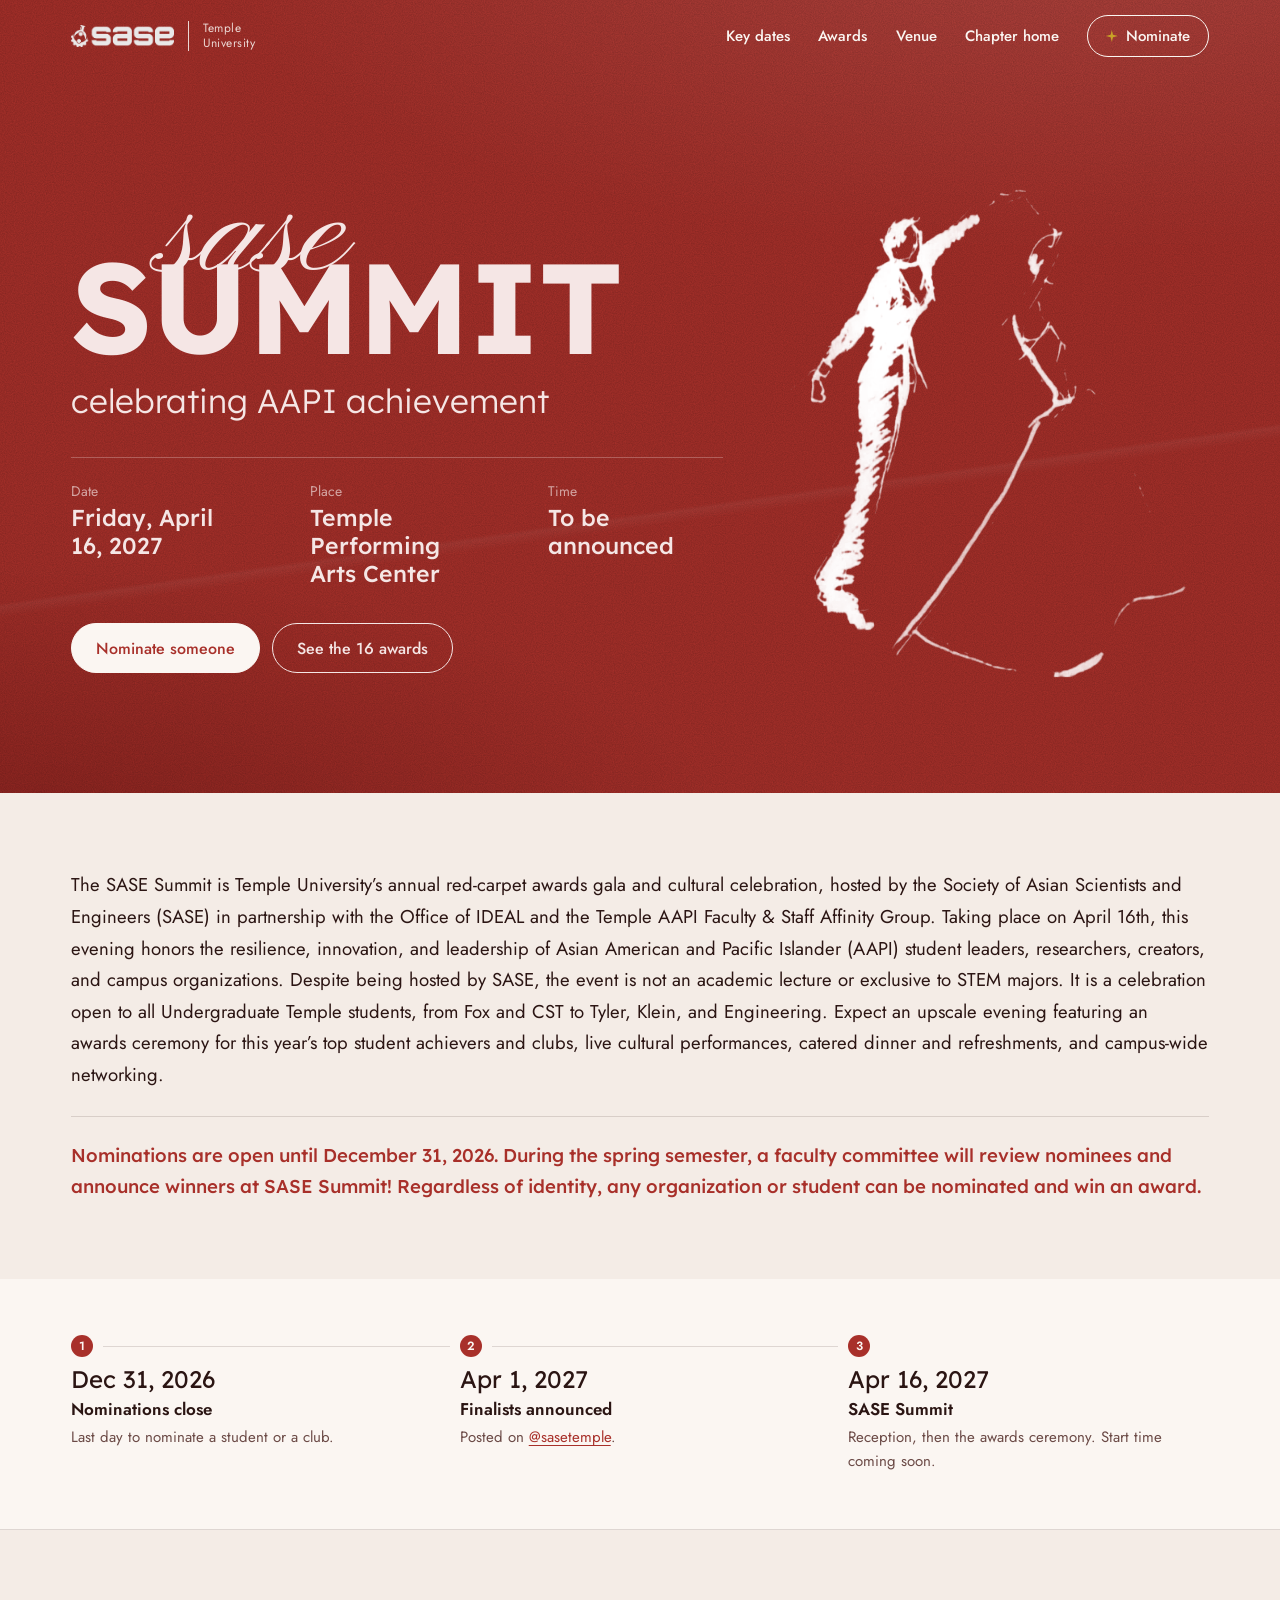
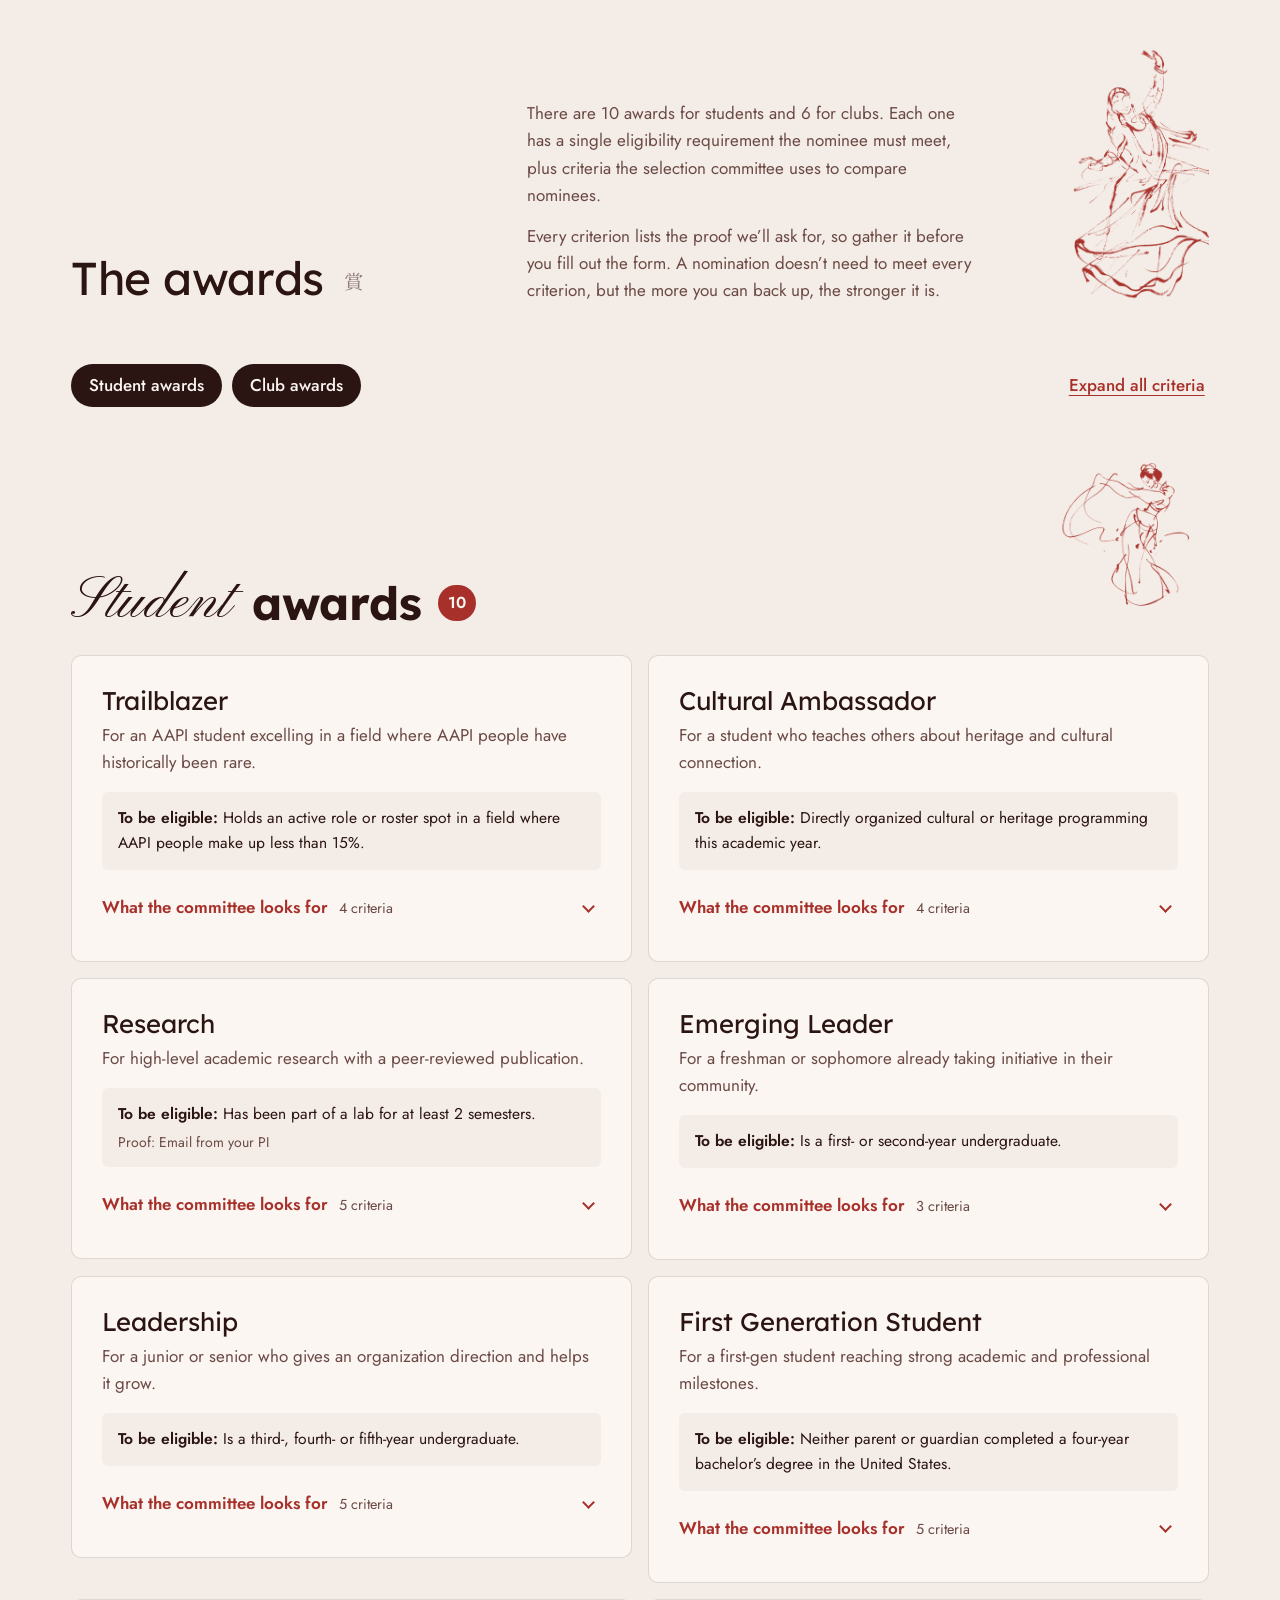
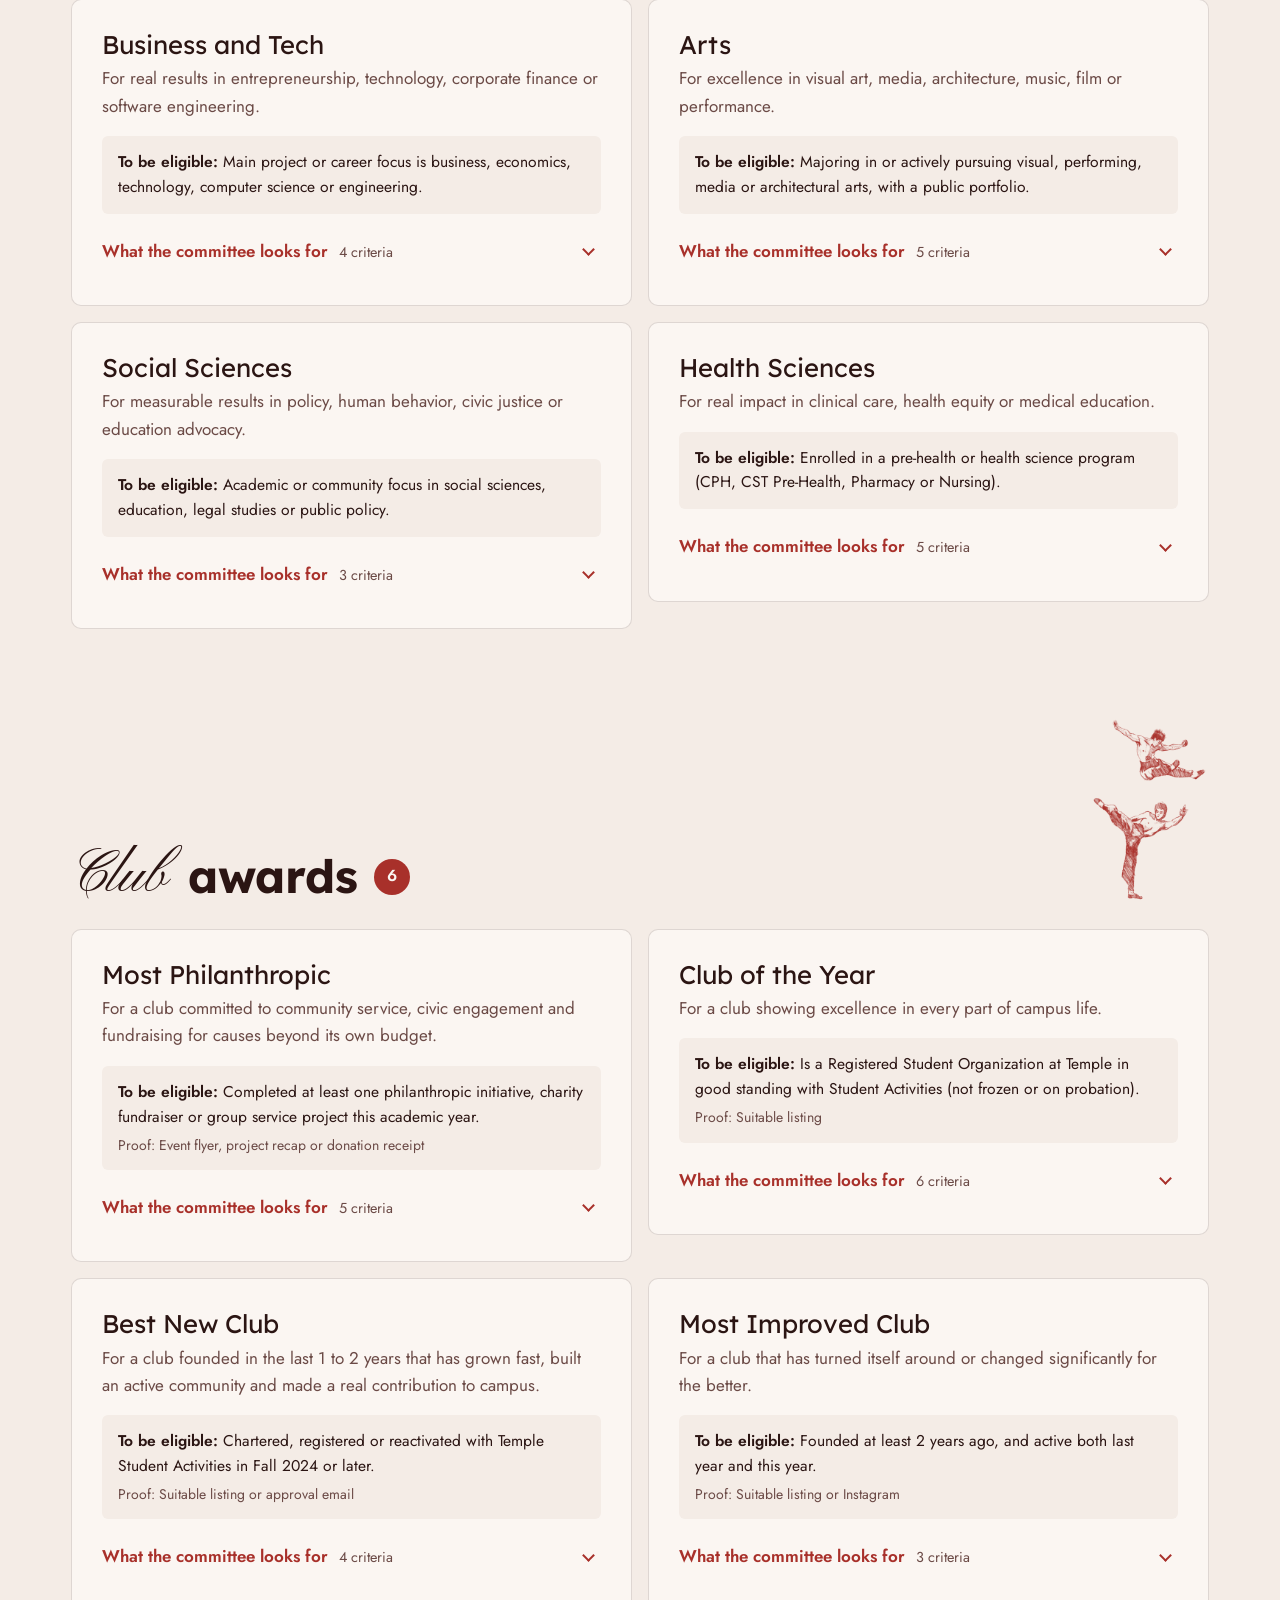
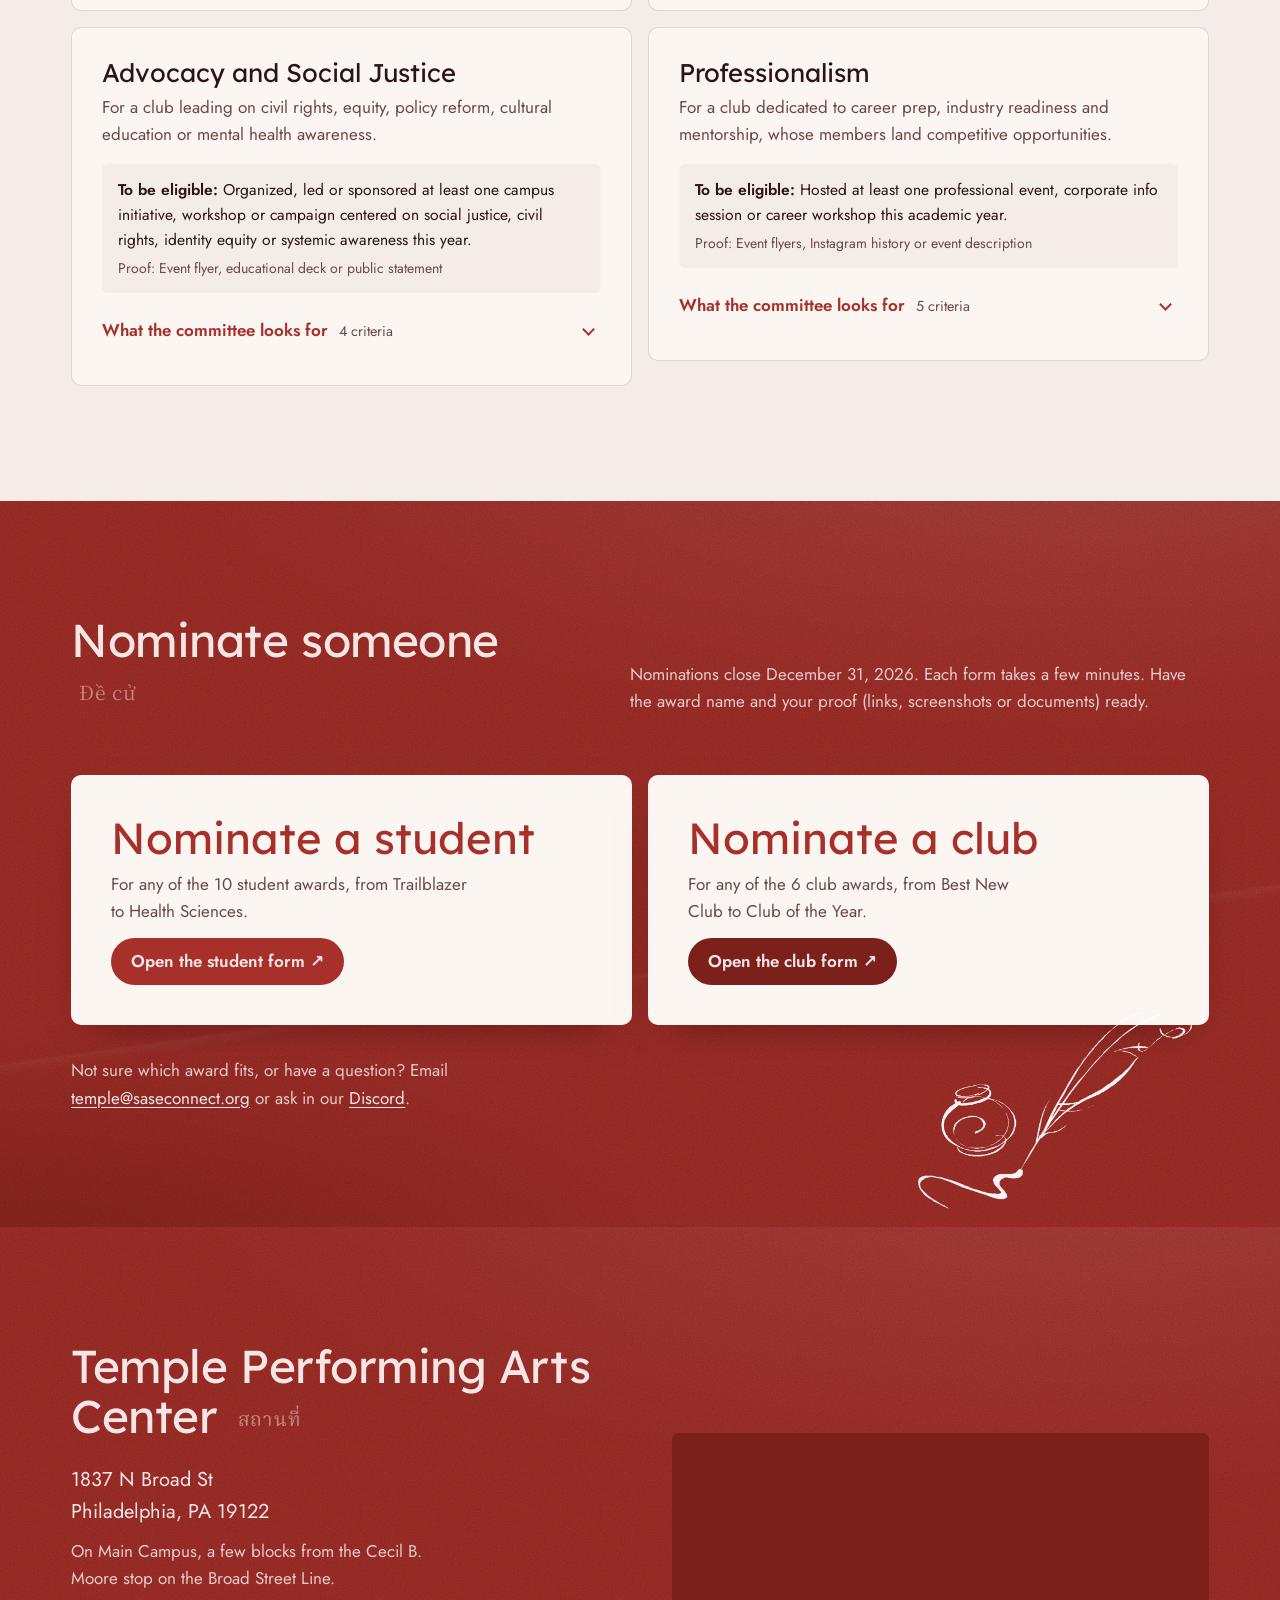
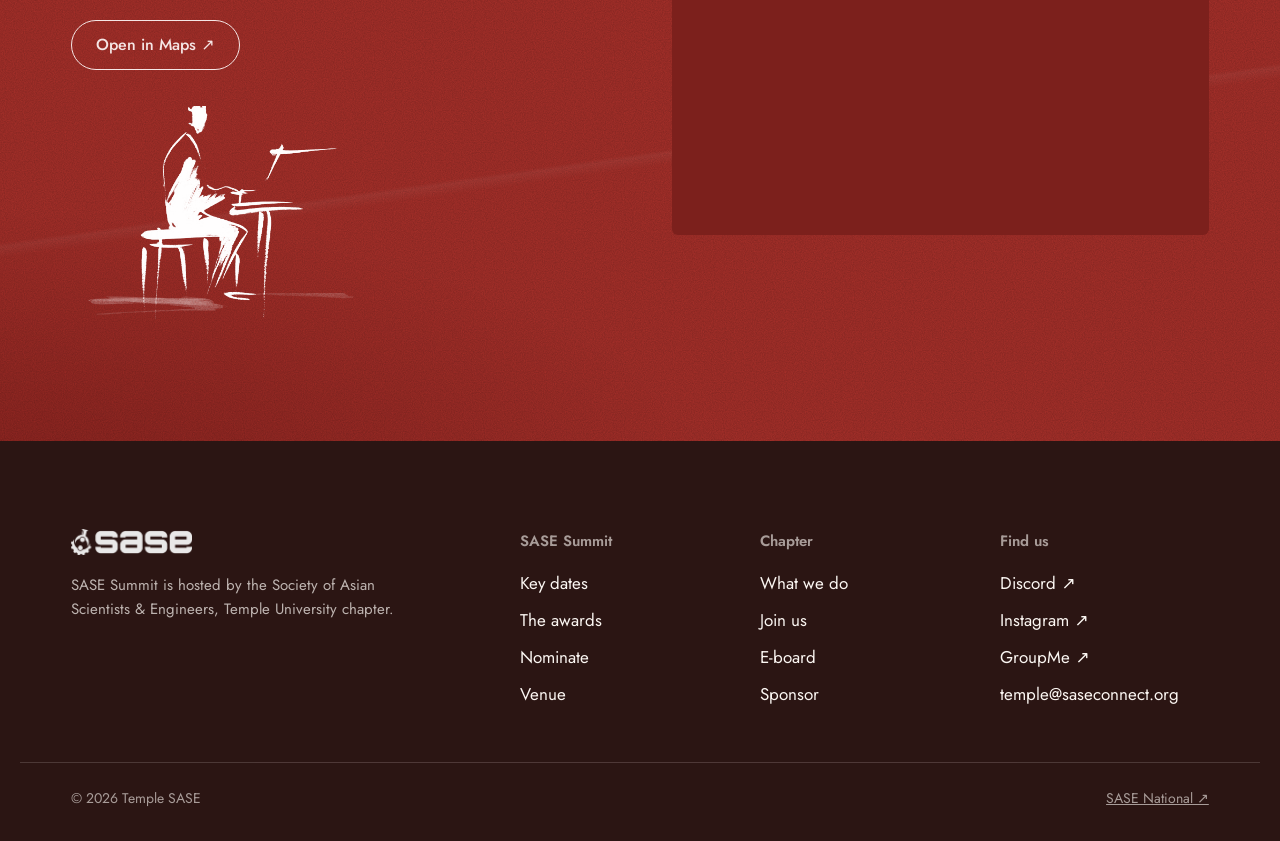
==== commit d503fcd2: "Summit page retheme, new Summit graphic and homepage pillar updates Homepage - Replace the trophy po" ====
--- a/summit.html
+++ b/summit.html
@@ -3,19 +3,48 @@
 <head>
   <meta charset="UTF-8">
   <meta name="viewport" content="width=device-width, initial-scale=1">
-  <title>SASE Summit · Temple SASE</title>
+  <title>SASE Summit · SASE at Temple University</title>
   <meta name="description" content="SASE Summit, Temple SASE’s AAPI awards gala. Friday, April 16, 2027 at the Temple Performing Arts Center. See the 16 student and club awards and nominate someone by December 31, 2026.">
-  <meta name="theme-color" content="#0d1236">
-  <meta property="og:title" content="SASE Summit · Temple SASE">
+  <meta name="theme-color" content="#a8302a">
+  <link rel="canonical" href="https://sase-temple.github.io/summit.html">
+  <link rel="icon" href="favicon.ico" sizes="48x48">
+  <link rel="icon" type="image/png" href="icon-192.png" sizes="192x192">
+  <link rel="apple-touch-icon" href="apple-touch-icon.png">
+  <meta property="og:type" content="website">
+  <meta property="og:site_name" content="SASE at Temple University">
+  <meta property="og:url" content="https://sase-temple.github.io/summit.html">
+  <meta property="og:title" content="SASE Summit · SASE at Temple University">
   <meta property="og:description" content="Friday, April 16, 2027 at the Temple Performing Arts Center. Nominations close December 31, 2026.">
-  <meta property="og:image" content="assets/img/formal-group.jpg">
+  <meta property="og:image" content="https://sase-temple.github.io/assets/img/share-summit.png">
+  <meta property="og:image:width" content="1200">
+  <meta property="og:image:height" content="630">
+  <meta property="og:image:alt" content="SASE Summit logo: a gold medallion with the SASE flask and gear">
+  <meta name="twitter:card" content="summary_large_image">
+  <script type="application/ld+json">
+  {
+    "@context": "https://schema.org",
+    "@type": "Event",
+    "name": "SASE Summit",
+    "description": "SASE Summit is Temple SASE’s AAPI awards gala, honoring Temple students and clubs who lift up Asian American and Pacific Islander communities.",
+    "startDate": "2027-04-16",
+    "eventStatus": "https://schema.org/EventScheduled",
+    "eventAttendanceMode": "https://schema.org/OfflineEventAttendanceMode",
+    "location": {
+      "@type": "Place",
+      "name": "Temple Performing Arts Center",
+      "address": {"@type": "PostalAddress", "streetAddress": "1837 N Broad St", "addressLocality": "Philadelphia", "addressRegion": "PA", "postalCode": "19122", "addressCountry": "US"}
+    },
+    "organizer": {"@type": "Organization", "name": "SASE at Temple University", "url": "https://sase-temple.github.io/"},
+    "image": ["https://sase-temple.github.io/assets/img/summit-graphic.webp"]
+  }
+  </script>
 
   <link rel="preconnect" href="https://fonts.googleapis.com">
   <link rel="preconnect" href="https://fonts.gstatic.com" crossorigin>
-  <link href="https://fonts.googleapis.com/css2?family=DM+Serif+Display:ital@0;1&family=Jost:wght@400;500;600&family=Noto+Serif+TC&family=Noto+Serif+KR&family=Noto+Serif+JP&family=Noto+Serif+Devanagari&family=Noto+Serif+Thai&display=swap" rel="stylesheet">
+  <link href="https://fonts.googleapis.com/css2?family=DM+Serif+Display:ital@0;1&family=Lexend:wght@300;400;500;700&family=Pinyon+Script&family=Jost:wght@400;500;600&family=Noto+Serif+TC&family=Noto+Serif+KR&family=Noto+Serif+JP&family=Noto+Serif+Devanagari&family=Noto+Serif+Thai&display=swap" rel="stylesheet">
   <link rel="stylesheet" href="assets/css/styles.css">
 </head>
-<body>
+<body class="summit">
   <a class="skip-link" href="#main">Skip to content</a>
 
   <header class="site-header">
@@ -41,14 +70,11 @@
   <main id="main">
 
     <!-- HERO -->
-    <section class="gala-hero" aria-labelledby="gala-title">
-      <div class="gala-hero__bg" aria-hidden="true">
-        <img src="assets/img/formal-group.jpg" alt="">
-      </div>
-      <div class="wrap">
-        <p class="gala-hero__kicker"><span class="spark" aria-hidden="true"></span>AAPI awards gala <span class="cjk" lang="ko">시상식</span></p>
-        <h1 class="display gala-hero__title" id="gala-title">SASE Summit</h1>
-        <p class="gala-hero__sub">One night to honor the Temple students and clubs lifting up Asian American and Pacific Islander communities. Nominees come from you.</p>
+    <section class="gala-hero paper-red" aria-labelledby="gala-title">
+      <div class="wrap gala-hero__grid">
+        <div>
+        <h1 class="gala-hero__title" id="gala-title" aria-label="SASE Summit"><span class="gala-hero__script" aria-hidden="true">sase</span><span aria-hidden="true">SUMMIT</span></h1>
+        <p class="gala-hero__tag">celebrating AAPI achievement</p>
         <dl class="gala-hero__facts">
           <div><dt>Date</dt><dd>Friday, April 16, 2027</dd></div>
           <div><dt>Place</dt><dd>Temple Performing Arts Center</dd></div>
@@ -59,6 +85,17 @@
           <a class="btn btn--solid" href="#nominate">Nominate someone</a>
           <a class="btn btn--ghost" href="#awards">See the 16 awards</a>
         </div>
+        </div>
+        <img class="gala-hero__sketch" src="assets/img/sketches/waltz.png" alt="" width="520" height="660">
+      </div>
+    </section>
+
+    <!-- ABOUT THE SUMMIT -->
+    <section class="summit-about" id="about" aria-labelledby="about-title">
+      <div class="wrap">
+        <h2 class="visually-hidden" id="about-title">About SASE Summit</h2>
+        <p>The SASE Summit is Temple University’s annual red-carpet awards gala and cultural celebration, hosted by the Society of Asian Scientists and Engineers (SASE) in partnership with the Office of IDEAL and the Temple AAPI Faculty &amp; Staff Affinity Group. Taking place on April 16th, this evening honors the resilience, innovation, and leadership of Asian American and Pacific Islander (AAPI) student leaders, researchers, creators, and campus organizations. Despite being hosted by SASE, the event is not an academic lecture or exclusive to STEM majors. It is a celebration open to all Undergraduate Temple students, from Fox and CST to Tyler, Klein, and Engineering. Expect an upscale evening featuring an awards ceremony for this year’s top student achievers and clubs, live cultural performances, catered dinner and refreshments, and campus-wide networking.</p>
+        <p class="summit-about__note">Nominations are open until December 31, 2026. During the spring semester, a faculty committee will review nominees and announce winners at SASE Summit! Regardless of identity, any organization or student can be nominated and win an award.</p>
       </div>
     </section>
 
@@ -90,6 +127,7 @@
     <section class="section" id="awards" aria-labelledby="awards-title">
       <div class="wrap">
         <div class="section__head">
+          <span class="sketch sketch--ink sketch--twirl" aria-hidden="true"></span>
           <h2 class="h2" id="awards-title">The awards <span class="cjk" lang="ja">賞</span></h2>
           <div class="section__intro">
             <p>There are 10 awards for students and 6 for clubs. Each one has a single eligibility requirement the nominee must meet, plus criteria the selection committee uses to compare nominees.</p>
@@ -104,7 +142,10 @@
         </nav>
 
         <div class="award-group" id="student-awards">
-          <h3 class="award-group__title">Student awards <span class="award-group__n">10</span></h3>
+          <div class="award-group__head">
+            <h3 class="award-group__title"><span class="script">Student</span> awards <span class="award-group__n">10</span></h3>
+            <span class="sketch sketch--ink sketch--ribbon" aria-hidden="true"></span>
+          </div>
           <div class="award-grid">
           <article class="award" id="award-trailblazer">
             <h4 class="award__name">Trailblazer</h4>
@@ -252,7 +293,10 @@
           </div>
         </div>
         <div class="award-group" id="club-awards">
-          <h3 class="award-group__title">Club awards <span class="award-group__n">6</span></h3>
+          <div class="award-group__head">
+            <h3 class="award-group__title"><span class="script">Club</span> awards <span class="award-group__n">6</span></h3>
+            <span class="sketch sketch--ink sketch--martial" aria-hidden="true"></span>
+          </div>
           <div class="award-grid">
           <article class="award" id="award-most-philanthropic">
             <h4 class="award__name">Most Philanthropic</h4>
@@ -347,7 +391,7 @@
     </section>
 
     <!-- NOMINATE -->
-    <section class="section section--paper" id="nominate" aria-labelledby="nominate-title">
+    <section class="section section--red paper-red" id="nominate" aria-labelledby="nominate-title">
       <div class="wrap">
         <div class="section__head">
           <h2 class="h2" id="nominate-title">Nominate someone <span class="cjk" lang="vi">Đề cử</span></h2>
@@ -365,18 +409,20 @@
             <span class="nom-card__go">Open the club form ↗</span>
           </a>
         </div>
+        <img class="section-sketch section-sketch--quill" src="assets/img/sketches/quill.png" alt="" width="1000" height="681" loading="lazy">
         <p class="nominate__help">Not sure which award fits, or have a question? Email <a href="mailto:temple@saseconnect.org?subject=SASE%20Summit">temple@saseconnect.org</a> or ask in our <a href="https://discord.gg/sXgfzkeyc9" target="_blank" rel="noopener">Discord</a>.</p>
       </div>
     </section>
 
     <!-- VENUE -->
-    <section class="section section--cherry" id="venue" aria-labelledby="venue-title">
+    <section class="section section--red paper-red" id="venue" aria-labelledby="venue-title">
       <div class="wrap venue">
         <div>
           <h2 class="h2" id="venue-title">Temple Performing Arts Center <span class="cjk" lang="th">สถานที่</span></h2>
           <address>1837 N Broad St<br>Philadelphia, PA 19122</address>
           <p>On Main Campus, a few blocks from the Cecil B. Moore stop on the Broad Street Line.</p>
           <a class="btn btn--ghost" href="https://www.google.com/maps/search/?api=1&amp;query=Temple+Performing+Arts+Center+Philadelphia" target="_blank" rel="noopener">Open in Maps ↗</a>
+          <img class="venue__sketch" src="assets/img/sketches/pianist.png" alt="" width="560" height="410" loading="lazy">
         </div>
         <iframe class="venue__map" title="Map of the Temple Performing Arts Center" src="https://www.google.com/maps?q=Temple+Performing+Arts+Center,+1837+N+Broad+St,+Philadelphia,+PA+19122&amp;output=embed" loading="lazy" referrerpolicy="no-referrer-when-downgrade"></iframe>
       </div>
--- a/assets/css/styles.css
+++ b/assets/css/styles.css
@@ -449,12 +449,12 @@
 
 .award-group + .award-group { margin-top: clamp(56px, 7vw, 88px); }
 .award-group__title {
-  display: flex; align-items: center; gap: 12px;
-  font-family: var(--font-display); font-weight: 400; font-size: clamp(1.6rem, 2.6vw, 2.1rem); margin: 0 0 22px;
+  display: flex; align-items: center; gap: 16px;
+  font-family: var(--font-display); font-weight: 400; font-size: clamp(2.2rem, 3.6vw, 3rem); line-height: 1.05; margin: 0 0 28px;
 }
 .award-group__n {
-  font-family: var(--font-body); font-size: 0.9rem; font-weight: 600;
-  min-width: 30px; height: 30px; padding: 0 8px; border-radius: 999px; display: inline-grid; place-items: center;
+  font-family: var(--font-body); font-size: 1rem; font-weight: 600;
+  min-width: 36px; height: 36px; padding: 0 10px; border-radius: 999px; display: inline-grid; place-items: center;
   background: var(--cherry-bright); color: var(--paper);
 }
 .award-grid { display: grid; grid-template-columns: repeat(2, 1fr); gap: 16px; align-items: start; }
@@ -509,6 +509,135 @@
 .venue__map { width: 100%; aspect-ratio: 4 / 3; border: 0; border-radius: var(--radius); background: var(--cherry-deep); display: block; }
 @media (max-width: 860px) { .venue { grid-template-columns: 1fr; } }
 
+/* ============================================================
+   SASE Summit theme (summit.html, <body class="summit">)
+   Matches the Summit graphic: red paper, cream type, white
+   brush sketches, "sase" in script over a bold "SUMMIT", and
+   gold from the Summit logo in place of ember orange. Most
+   components re-skin through the variables below.
+   ============================================================ */
+
+body.summit {
+  --summit-red: #a8302a;      /* the graphic's paper red */
+  --summit-red-deep: #7c201c;
+  --summit-cream: #f5e6e5;    /* the graphic's type color */
+  --gold: #c9a227;
+  --gold-soft: #ecd28b;
+
+  --cherry: var(--summit-red);
+  --cherry-deep: var(--summit-red-deep);
+  --cherry-bright: var(--summit-red);
+  --navy: var(--summit-red-deep);
+  --navy-deep: #5c1714;
+  --linen: #f4ece6;
+  --paper: #fbf6f2;
+  --ink: #2b1513;
+  --ink-soft: #6b4a46;
+  --rule: rgba(43, 21, 19, 0.14);
+  --rule-light: rgba(245, 230, 229, 0.28);
+  --ember: var(--gold);
+  --ember-soft: var(--gold-soft);
+
+  --font-display: "Lexend", "Jost", system-ui, sans-serif;
+  --font-script: "Pinyon Script", "Snell Roundhand", cursive;
+}
+.summit .h2 { font-weight: 400; letter-spacing: -0.01em; }
+.summit .script { font-family: var(--font-script); font-weight: 400; font-size: 1.25em; line-height: 0.8; letter-spacing: 0; }
+
+/* Red paper: fine grain plus a soft fold of light, drawn in CSS so no stock texture is shipped */
+.paper-red {
+  background-color: var(--summit-red);
+  background-image:
+    url("data:image/svg+xml,%3Csvg xmlns='http://www.w3.org/2000/svg' width='240' height='240'%3E%3Cfilter id='n'%3E%3CfeTurbulence type='fractalNoise' baseFrequency='0.9' numOctaves='3' stitchTiles='stitch'/%3E%3CfeColorMatrix values='0 0 0 0 0 0 0 0 0 0 0 0 0 0 0 0 0 0 0.22 0'/%3E%3C/filter%3E%3Crect width='100%25' height='100%25' filter='url(%23n)'/%3E%3C/svg%3E"),
+    radial-gradient(120% 70% at 85% -10%, rgba(255, 255, 255, 0.10), transparent 60%),
+    radial-gradient(90% 60% at 0% 110%, rgba(60, 0, 0, 0.28), transparent 65%),
+    linear-gradient(172deg, transparent 62%, rgba(255, 255, 255, 0.05) 62.4%, transparent 63.5%);
+  color: var(--summit-cream);
+}
+.summit .section--red { color: var(--summit-cream); }
+.summit .section--red .section__intro,
+.summit .section--red .nominate__help { color: rgba(245, 230, 229, 0.85); }
+.summit .section--red a:not(.btn):not(.nom-card) { color: var(--summit-cream); }
+
+/* Header over the red hero */
+.summit .site-header.is-solid { background: rgba(251, 246, 242, 0.95); }
+.summit .nav__cta:hover { color: var(--ink); }
+
+/* Hero: the graphic's lockup, re-set for a wide banner */
+.summit .gala-hero { padding: clamp(120px, 14vw, 170px) 0 clamp(56px, 7vw, 96px); color: var(--summit-cream); }
+.gala-hero__grid { display: grid; grid-template-columns: 1.2fr 0.8fr; gap: clamp(24px, 4vw, 64px); align-items: center; }
+.summit .gala-hero__title {
+  font-family: var(--font-display); font-weight: 700; font-size: clamp(3.8rem, 10vw, 8.4rem);
+  line-height: 0.92; letter-spacing: -0.01em; max-width: none; margin: 0;
+}
+.gala-hero__script {
+  display: block; position: relative; z-index: 1;
+  font-family: var(--font-script); font-weight: 400; font-size: 1.12em; line-height: 0.5;
+  margin: 0 0 -0.16em 0.62em;
+}
+.gala-hero__tag { font-family: var(--font-display); font-weight: 300; font-size: clamp(1.35rem, 2.6vw, 2.2rem); line-height: 1.2; margin: 0.45em 0 0; }
+/* About the Summit: one full-width statement under the banner */
+.summit-about { background: var(--linen); padding: clamp(48px, 6vw, 80px) 0; }
+.summit-about p { margin: 0; font-size: clamp(1.1rem, 1.45vw, 1.3rem); line-height: 1.7; color: var(--ink); }
+.summit-about .summit-about__note {
+  margin-top: 1.4em; padding-top: 1.2em; border-top: 1px solid var(--rule);
+  font-family: var(--font-display); font-weight: 500; color: var(--summit-red);
+}
+.summit .gala-hero__facts dd { font-weight: 500; }
+.gala-hero__sketch { width: 100%; max-width: 420px; height: auto; justify-self: center; }
+@media (max-width: 860px) {
+  .gala-hero__grid { grid-template-columns: 1fr; }
+  .gala-hero__sketch { max-width: 240px; justify-self: end; margin-top: -8px; }
+}
+
+/* Sketches drawn in ink: the white cutouts tinted red with a mask, for cream sections */
+.sketch { display: block; flex: none; pointer-events: none; }
+.sketch--ink {
+  background: var(--summit-red);
+  -webkit-mask: var(--sketch) center / contain no-repeat;
+  mask: var(--sketch) center / contain no-repeat;
+}
+.sketch--ribbon  { --sketch: url("../img/sketches/ribbon-dancer.png");  width: 150px; aspect-ratio: 680 / 780; }
+.sketch--martial { --sketch: url("../img/sketches/martial-artist.png"); width: 120px; aspect-ratio: 652 / 1000; }
+.sketch--twirl   { --sketch: url("../img/sketches/twirl-dancer.png");   width: 150px; aspect-ratio: 638 / 1100; }
+
+.summit #awards .section__head { grid-template-columns: 5fr 6fr auto; }
+.summit #awards .sketch--twirl { grid-column: 3; grid-row: 1; align-self: end; }
+.award-group__head { display: flex; align-items: flex-end; justify-content: space-between; gap: 24px; margin-bottom: 28px; }
+.award-group__head .award-group__title { margin: 0; }
+.summit .award-group__title { font-weight: 700; }
+.summit .award-group__title .script { font-weight: 400; margin-right: 0.08em; }
+@media (max-width: 900px) {
+  .summit #awards .section__head { grid-template-columns: 1fr; }
+  .summit #awards .sketch--twirl { display: none; }
+  .sketch--ribbon { width: 96px; }
+  .sketch--martial { width: 80px; }
+}
+@media (max-width: 600px) {
+  .award-group__head .sketch { display: none; }
+  .summit .award-group__title { flex-wrap: wrap; }
+}
+
+/* Nominate on red paper: cream cards */
+.summit .nom-card { background: var(--paper); color: var(--summit-red); box-shadow: 0 18px 40px -24px rgba(40, 0, 0, 0.6); }
+.summit .nom-card p { color: var(--ink-soft); opacity: 1; }
+.summit .nom-card__go { background: var(--summit-red); color: var(--summit-cream); }
+.summit .nom-card--navy .nom-card__go { background: var(--summit-red-deep); }
+.summit #nominate { position: relative; overflow: hidden; }
+.summit #nominate .nominate__help { max-width: 52ch; margin-top: 32px; }
+.section-sketch--quill {
+  position: absolute; right: max(var(--gutter), calc((100vw - var(--max)) / 2 + var(--gutter))); bottom: 18px;
+  width: clamp(200px, 24vw, 300px); height: auto; opacity: 0.95; pointer-events: none;
+}
+@media (max-width: 760px) { .section-sketch--quill { position: static; display: block; width: 200px; margin: 24px 0 0 auto; } }
+
+/* Venue */
+.summit .venue__map { background: var(--summit-red-deep); }
+.venue__sketch { display: block; width: min(300px, 70%); height: auto; margin-top: 36px; }
+
+/* Footer */
+.summit .site-footer { background: #2b1513; }
+
 /* ---------- Motion preferences ---------- */
 
 @media (prefers-reduced-motion: reduce) {
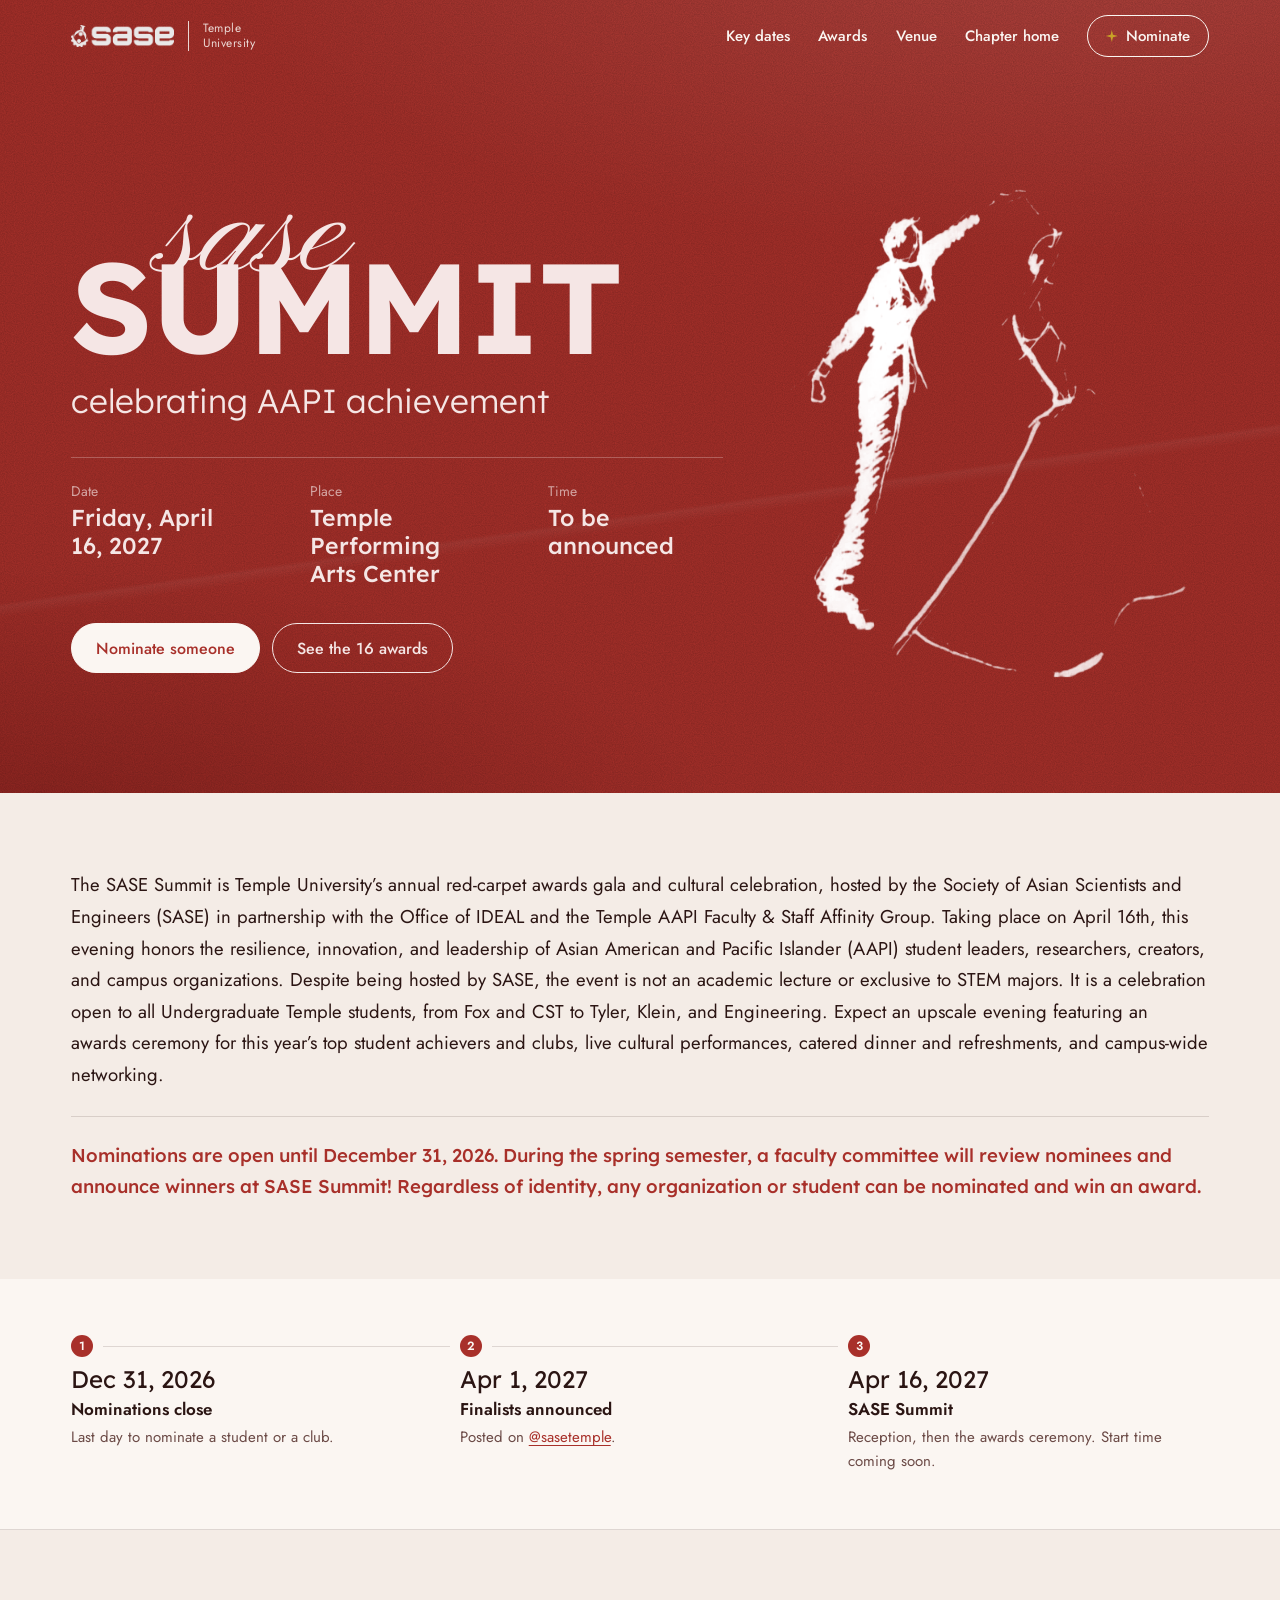
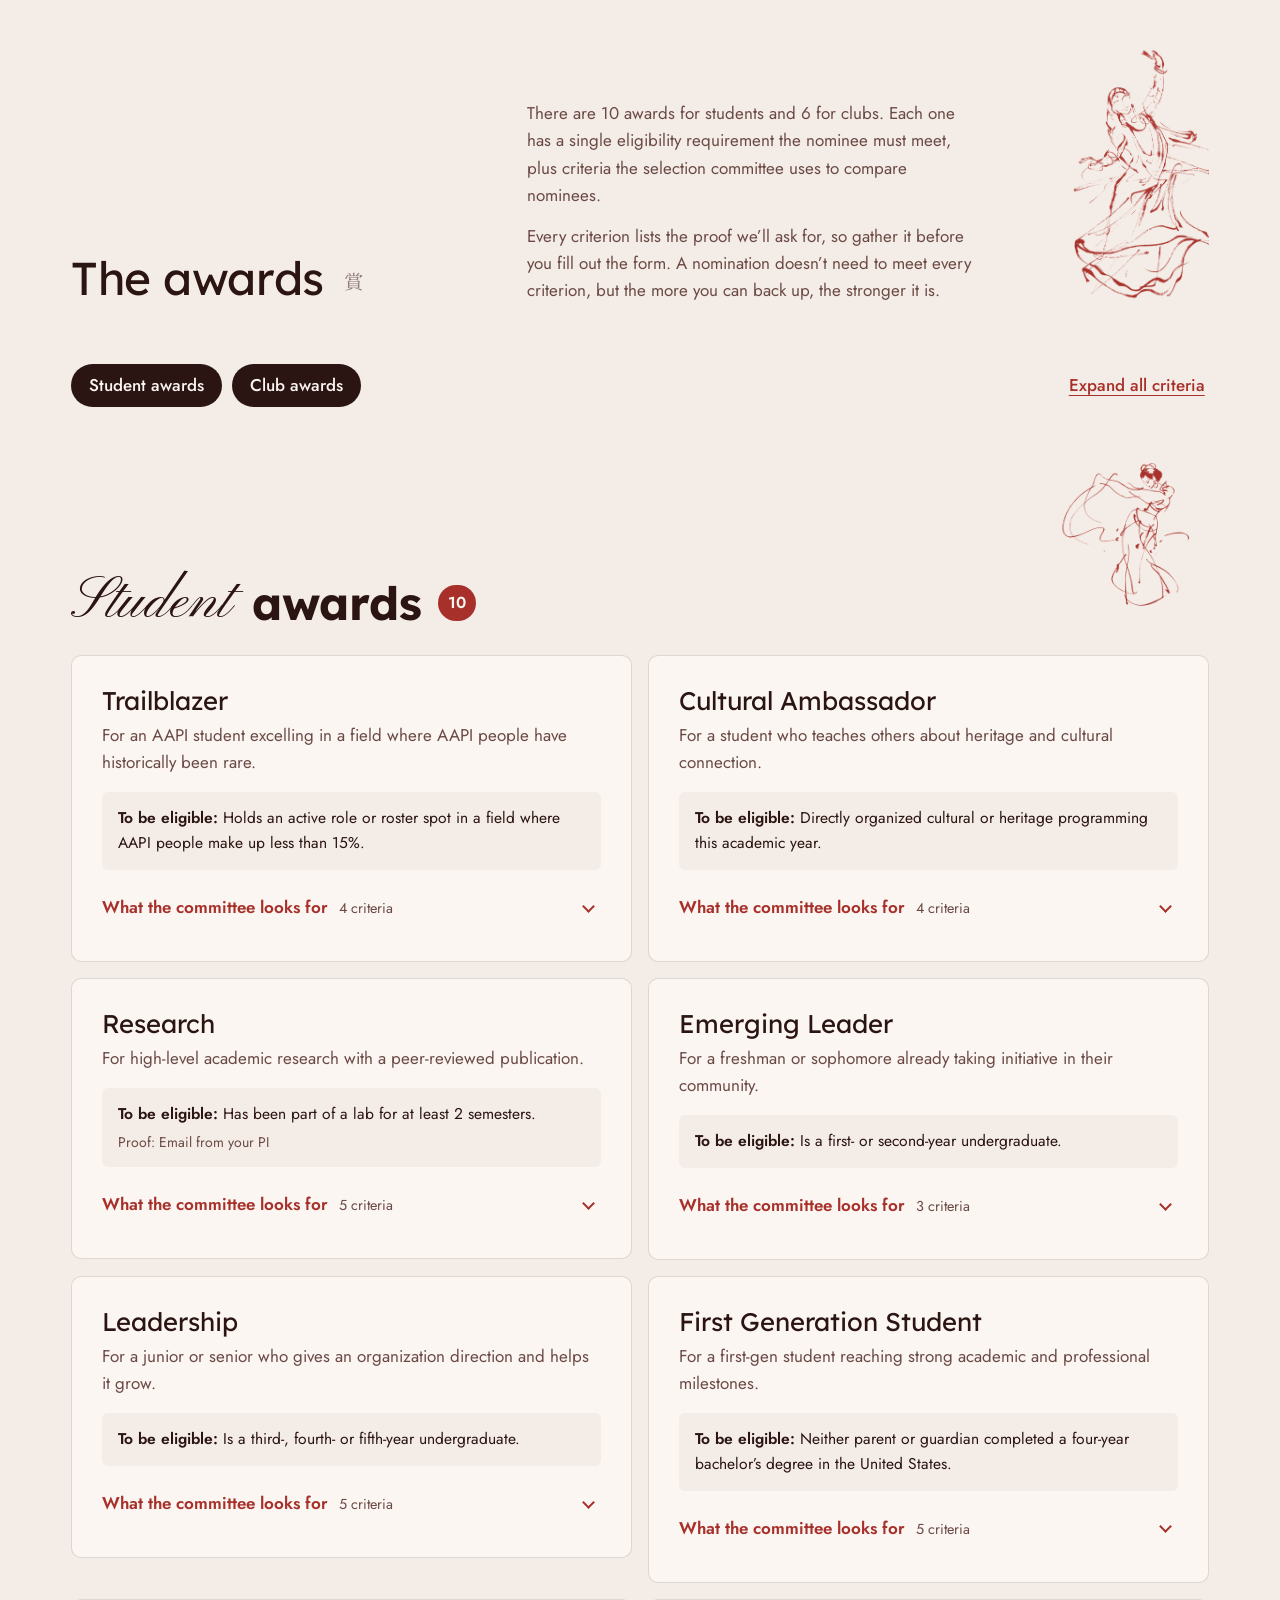
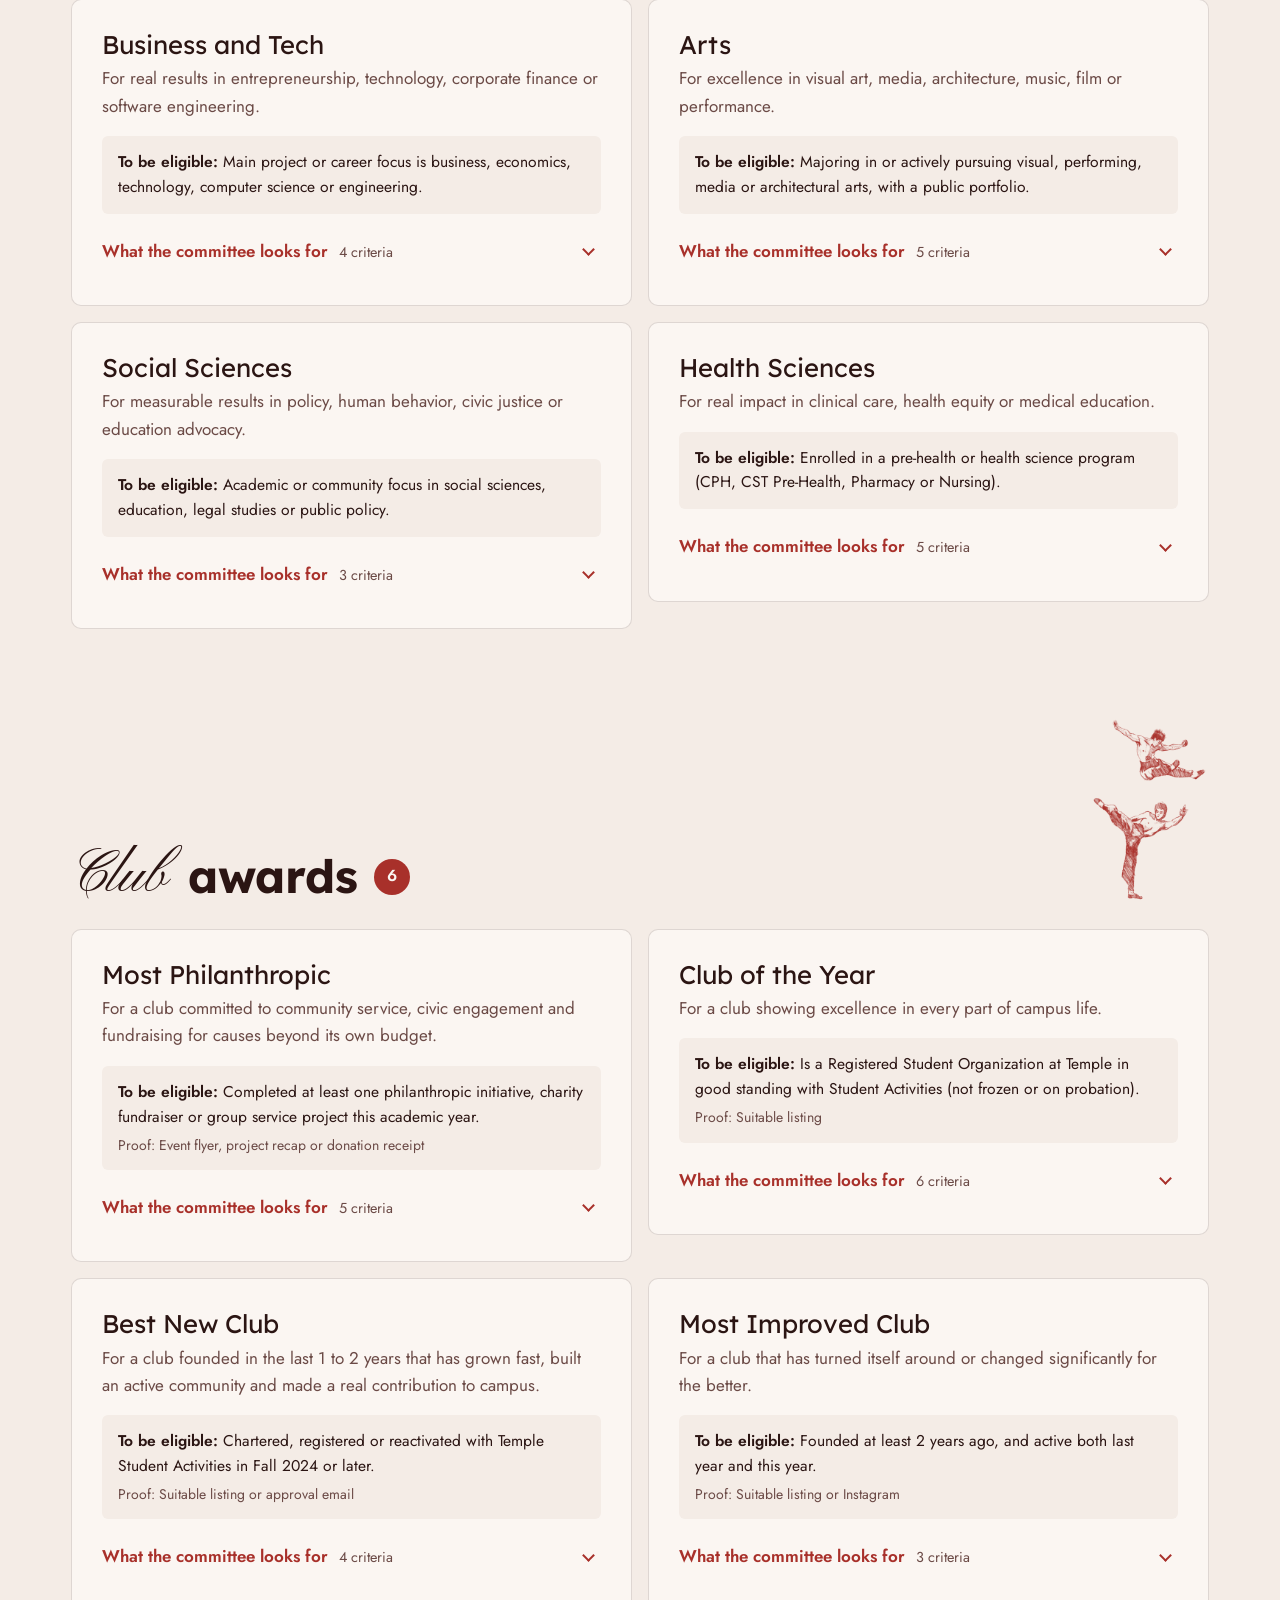
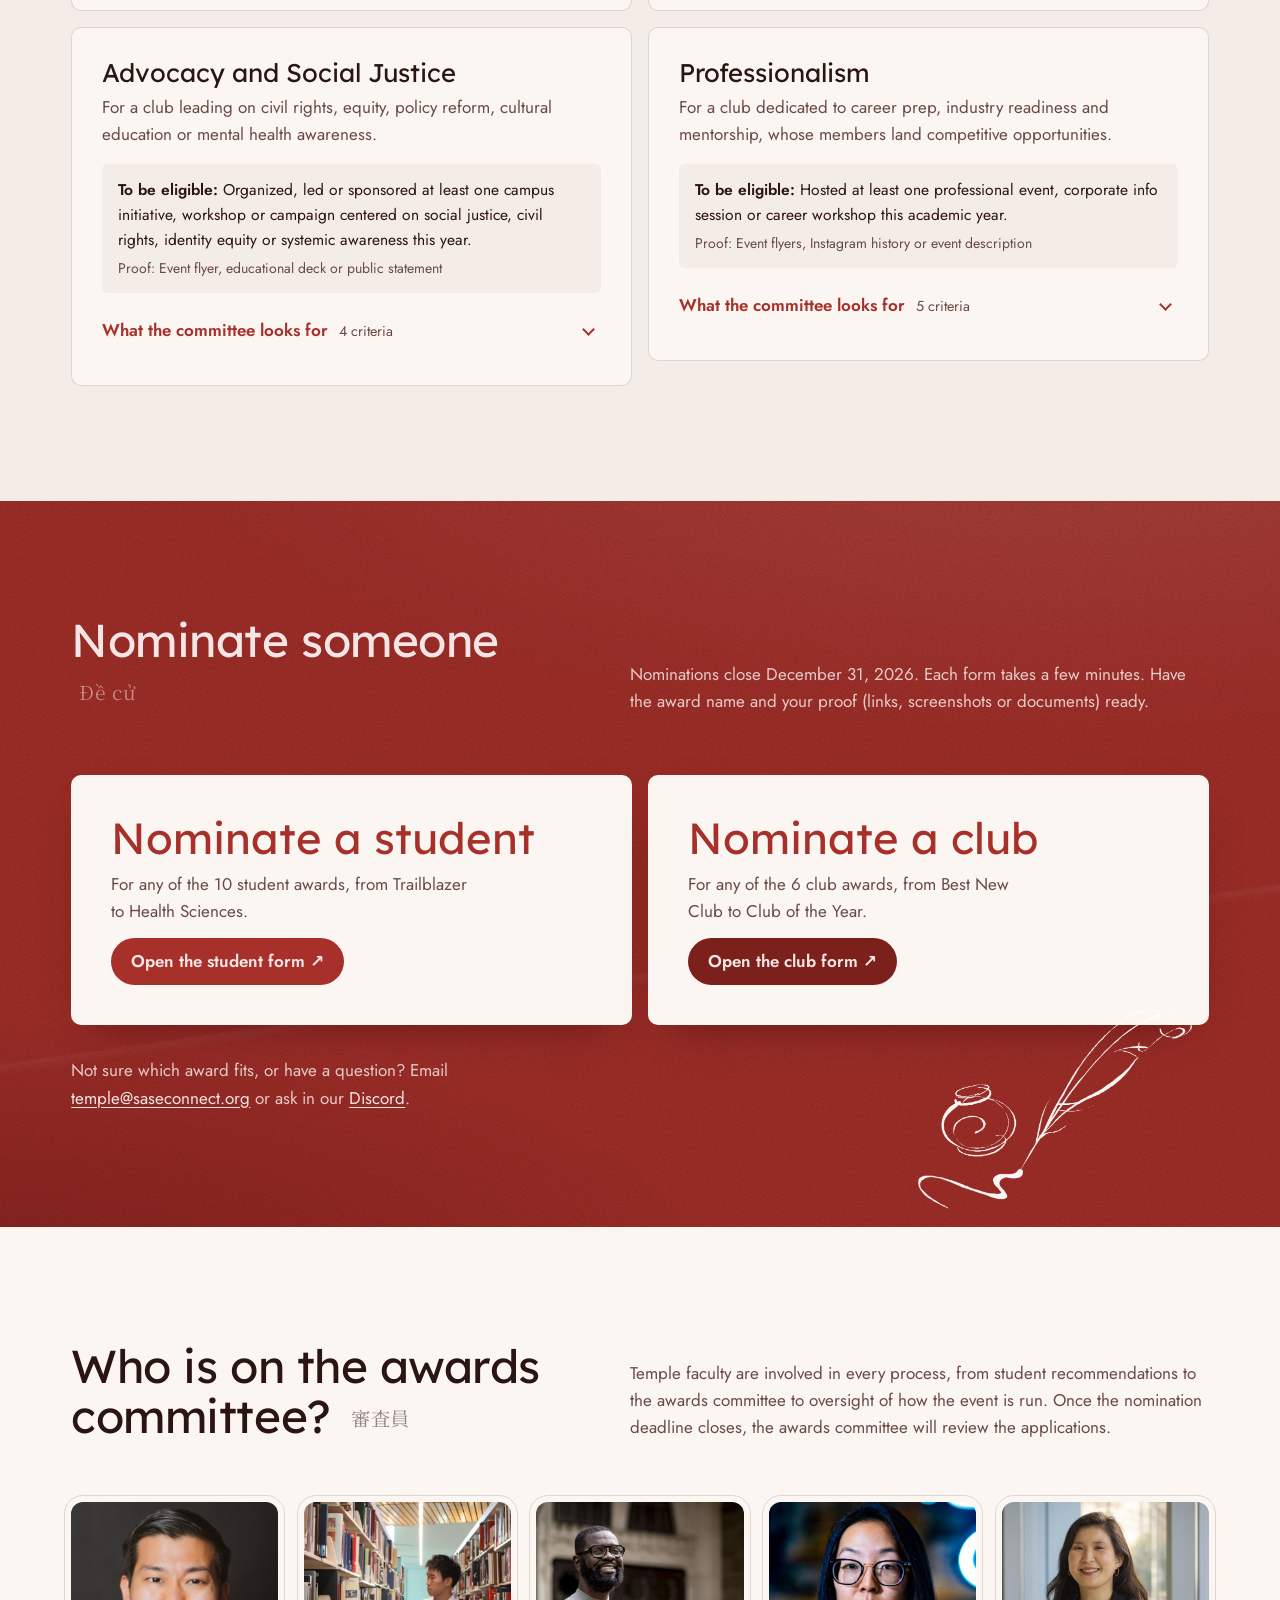
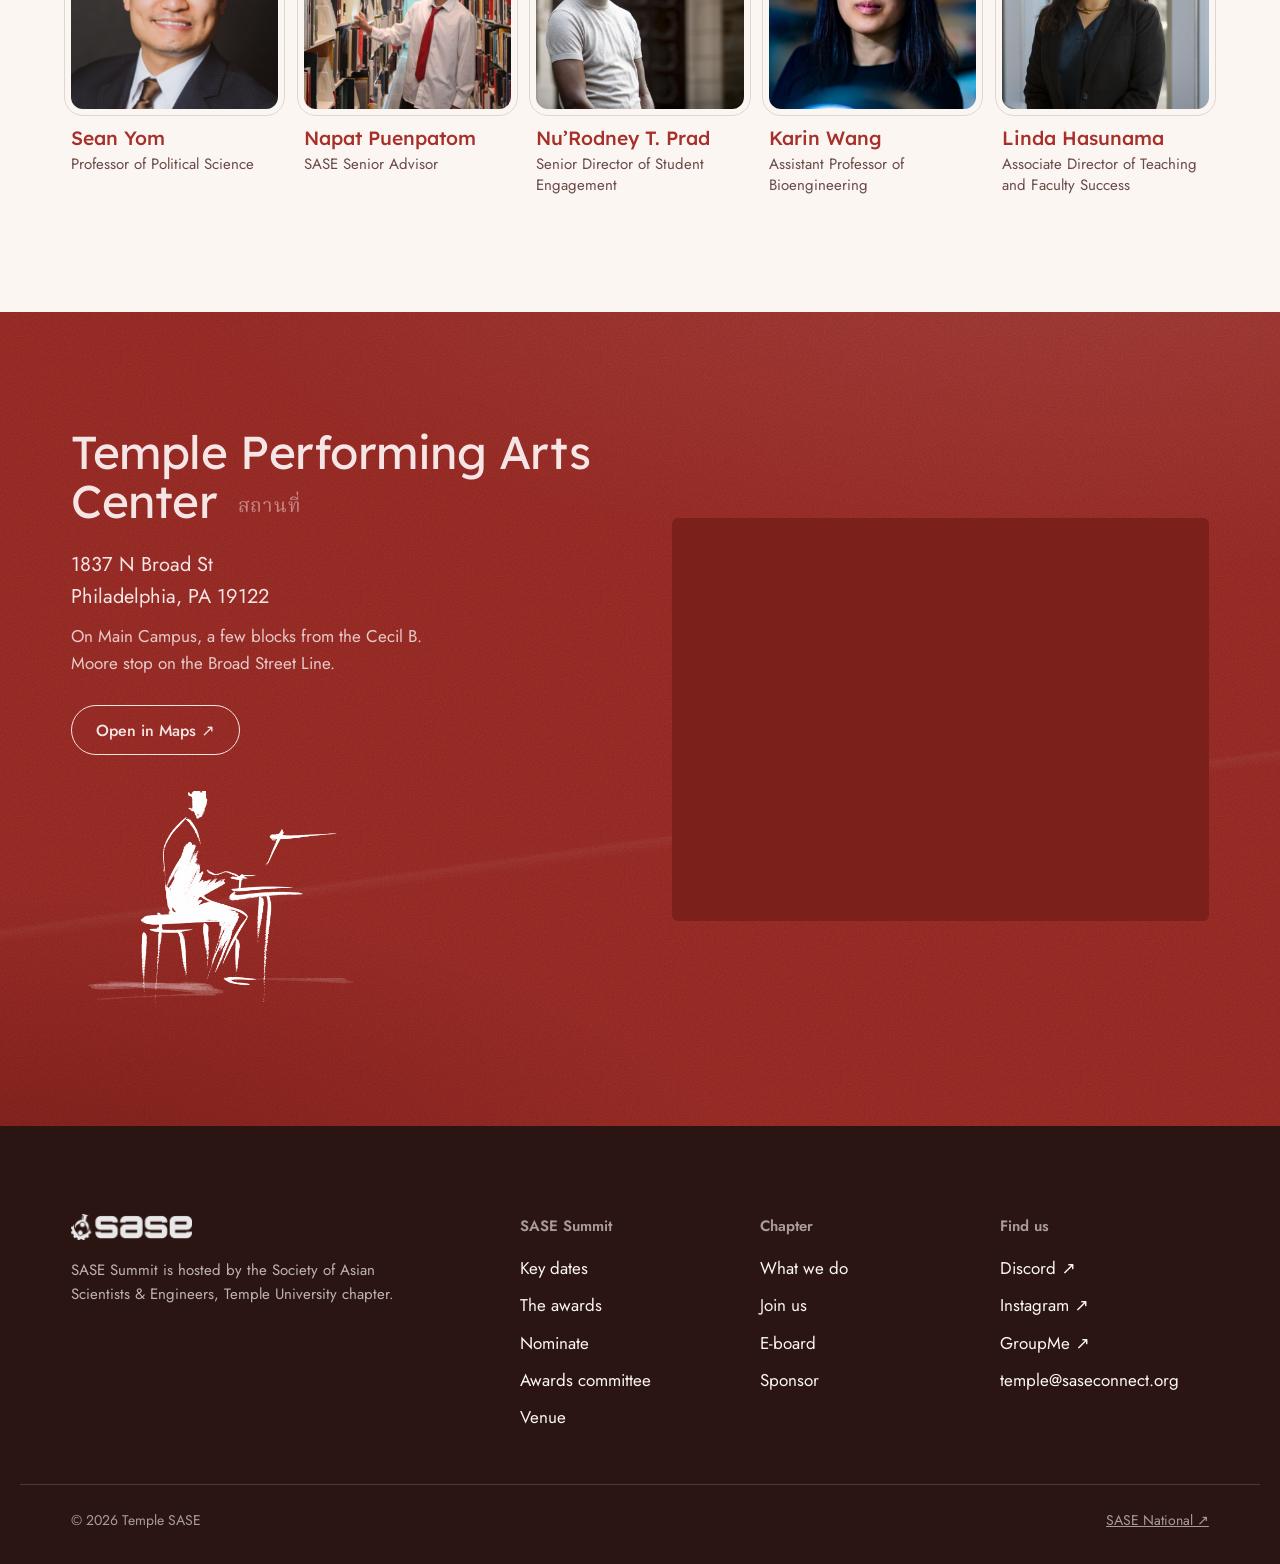
==== commit bcb2cb0e: "Summit page: add awards committee section after Nominate Five committee members with photo, name and" ====
--- a/summit.html
+++ b/summit.html
@@ -414,6 +414,43 @@
       </div>
     </section>
 
+    <!-- AWARDS COMMITTEE (names, titles and photos from the chapter's Summit Q&A in Canva) -->
+    <section class="section section--paper" id="committee" aria-labelledby="committee-title">
+      <div class="wrap">
+        <div class="section__head">
+          <h2 class="h2" id="committee-title">Who is on the awards committee? <span class="cjk" lang="ja">審査員</span></h2>
+          <p class="section__intro">Temple faculty are involved in every process, from student recommendations to the awards committee to oversight of how the event is run. Once the nomination deadline closes, the awards committee will review the applications.</p>
+        </div>
+        <ul class="committee">
+          <li class="committee__member">
+            <img src="assets/img/committee/sean-yom.jpg" alt="Sean Yom" width="640" height="640" loading="lazy">
+            <h3>Sean Yom</h3>
+            <p>Professor of Political Science</p>
+          </li>
+          <li class="committee__member">
+            <img src="assets/img/committee/napat-puenpatom.jpg" alt="Napat Puenpatom" width="640" height="640" loading="lazy">
+            <h3>Napat Puenpatom</h3>
+            <p>SASE Senior Advisor</p>
+          </li>
+          <li class="committee__member">
+            <img src="assets/img/committee/nurodney-prad.jpg" alt="Nu’Rodney T. Prad" width="640" height="640" loading="lazy">
+            <h3>Nu’Rodney T. Prad</h3>
+            <p>Senior Director of Student Engagement</p>
+          </li>
+          <li class="committee__member">
+            <img src="assets/img/committee/karin-wang.jpg" alt="Karin Wang" width="640" height="640" loading="lazy">
+            <h3>Karin Wang</h3>
+            <p>Assistant Professor of Bioengineering</p>
+          </li>
+          <li class="committee__member">
+            <img src="assets/img/committee/linda-hasunama.jpg" alt="Linda Hasunama" width="640" height="640" loading="lazy">
+            <h3>Linda Hasunama</h3>
+            <p>Associate Director of Teaching and Faculty Success</p>
+          </li>
+        </ul>
+      </div>
+    </section>
+
     <!-- VENUE -->
     <section class="section section--red paper-red" id="venue" aria-labelledby="venue-title">
       <div class="wrap venue">
@@ -442,6 +479,7 @@
           <li><a href="#dates">Key dates</a></li>
           <li><a href="#awards">The awards</a></li>
           <li><a href="#nominate">Nominate</a></li>
+          <li><a href="#committee">Awards committee</a></li>
           <li><a href="#venue">Venue</a></li>
         </ul>
       </div>
--- a/assets/css/styles.css
+++ b/assets/css/styles.css
@@ -631,6 +631,22 @@
 }
 @media (max-width: 760px) { .section-sketch--quill { position: static; display: block; width: 200px; margin: 24px 0 0 auto; } }
 
+/* Awards committee */
+.committee {
+  --cols: 5; --gap: clamp(16px, 2vw, 28px);
+  list-style: none; margin: 0; padding: 0;
+  display: flex; flex-wrap: wrap; justify-content: center; gap: 36px var(--gap);
+}
+.committee__member { flex: 0 0 calc((100% - (var(--cols) - 1) * var(--gap)) / var(--cols)); }
+.committee__member img {
+  display: block; width: 100%; height: auto; aspect-ratio: 1; object-fit: cover;
+  border-radius: 12px; outline: 1px solid var(--rule); outline-offset: 6px; margin-bottom: 18px;
+}
+.committee__member h3 { font-family: var(--font-display); font-weight: 500; font-size: 1.2rem; line-height: 1.2; margin: 0 0 4px; color: var(--summit-red); }
+.committee__member p { margin: 0; color: var(--ink-soft); font-size: 0.9375rem; line-height: 1.45; }
+@media (max-width: 1000px) { .committee { --cols: 3; } }
+@media (max-width: 600px) { .committee { --cols: 2; } }
+
 /* Venue */
 .summit .venue__map { background: var(--summit-red-deep); }
 .venue__sketch { display: block; width: min(300px, 70%); height: auto; margin-top: 36px; }
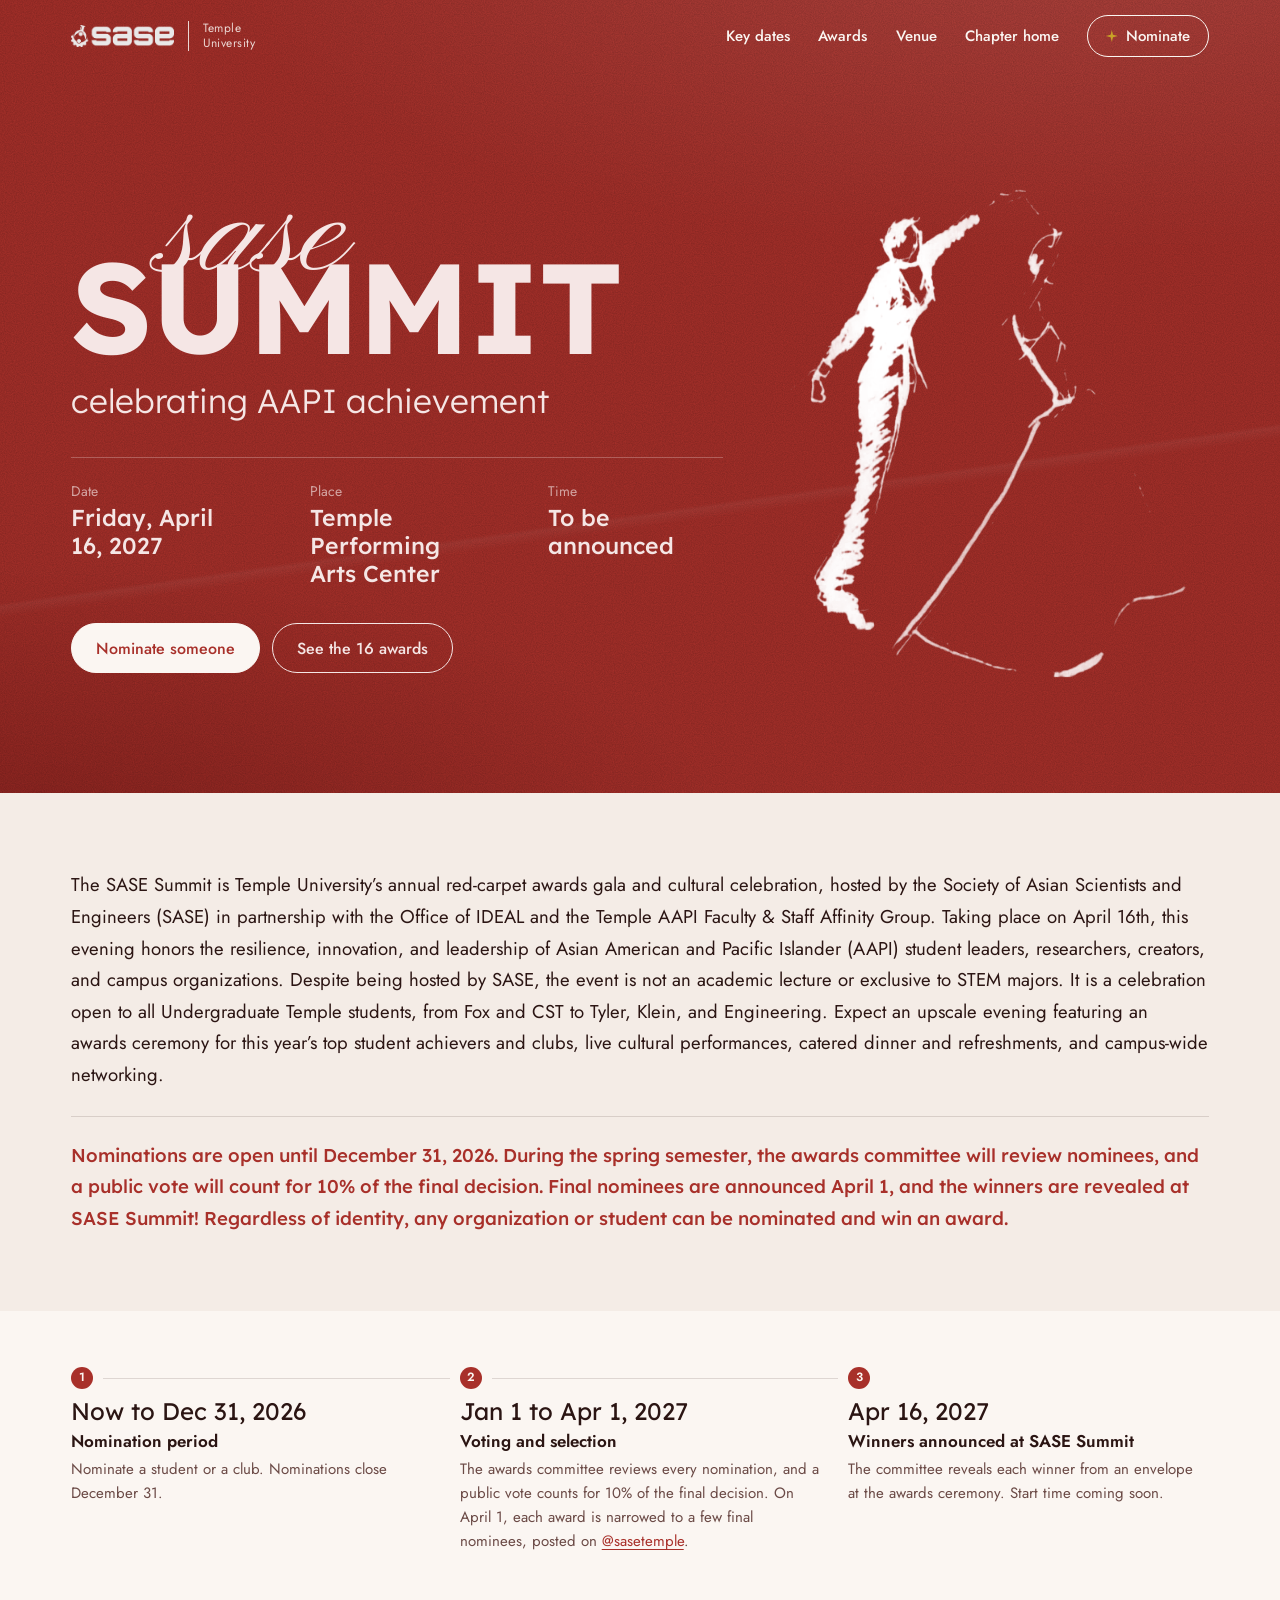
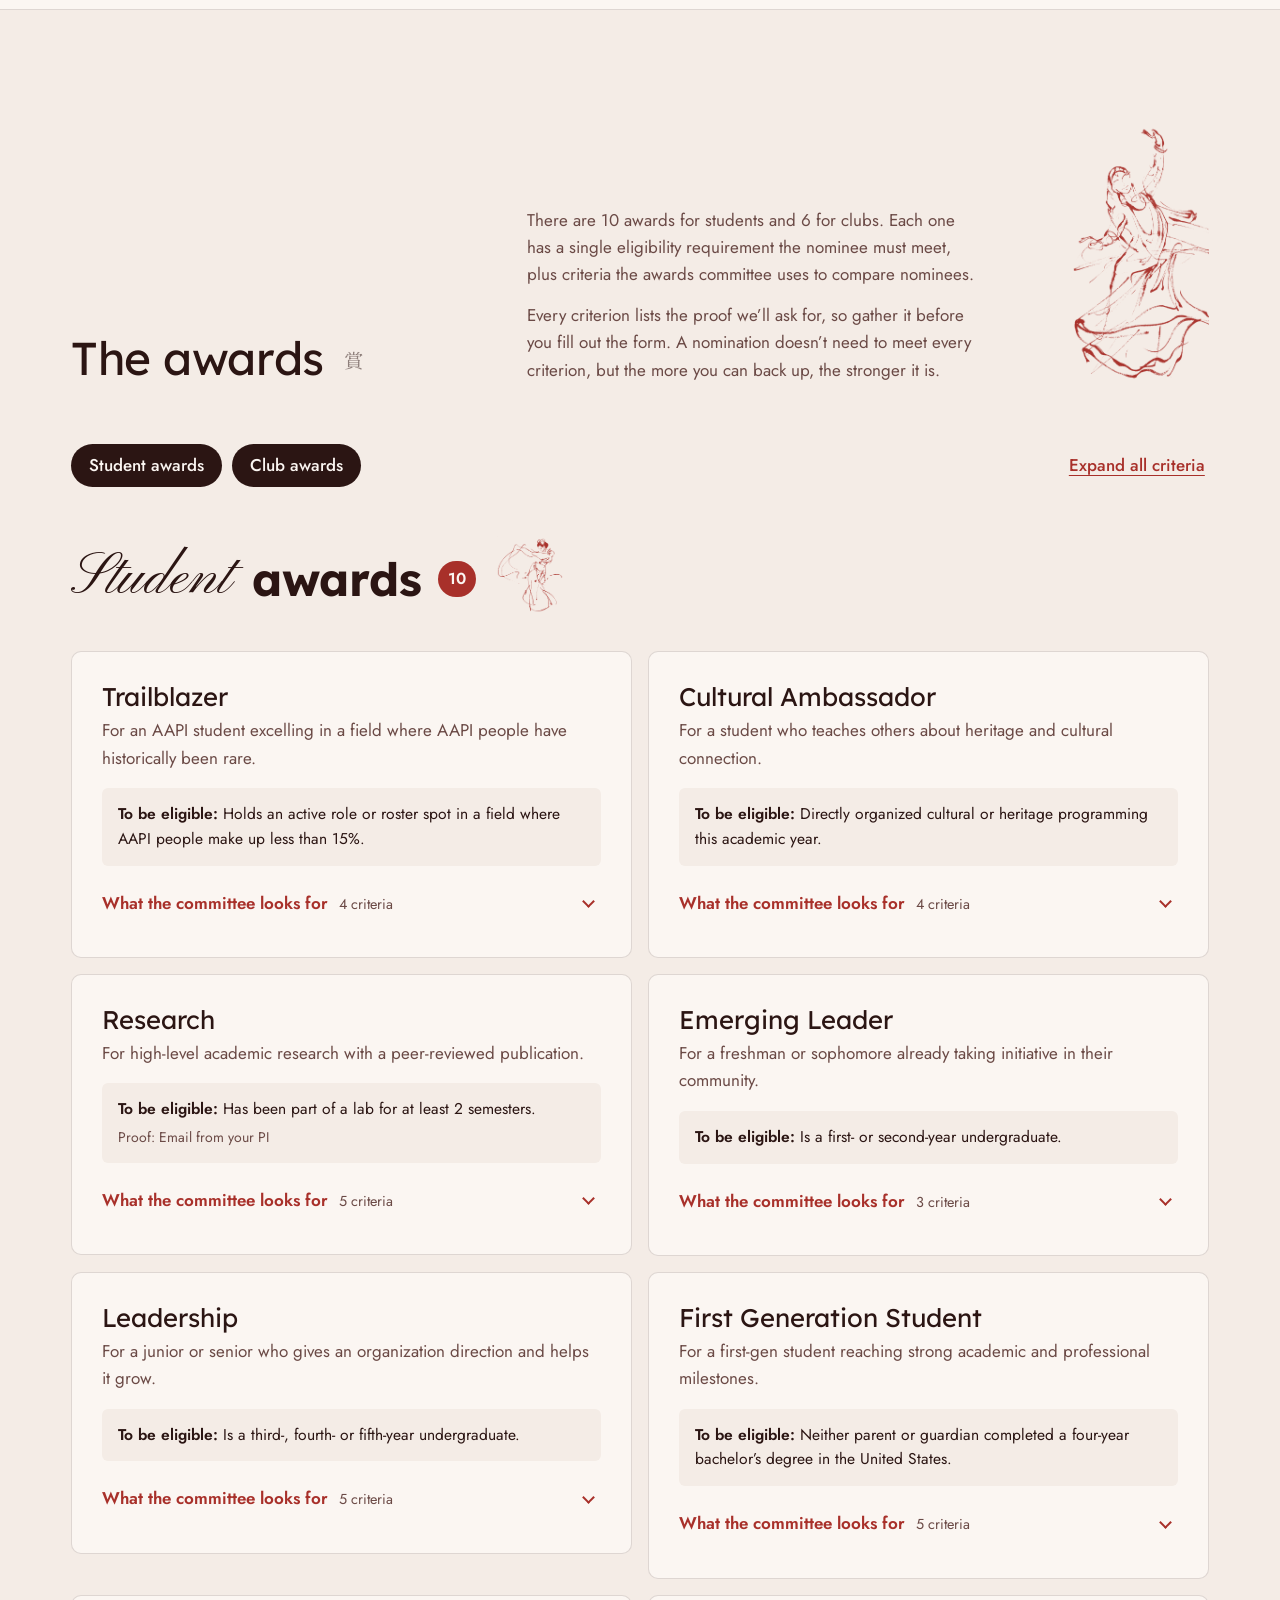
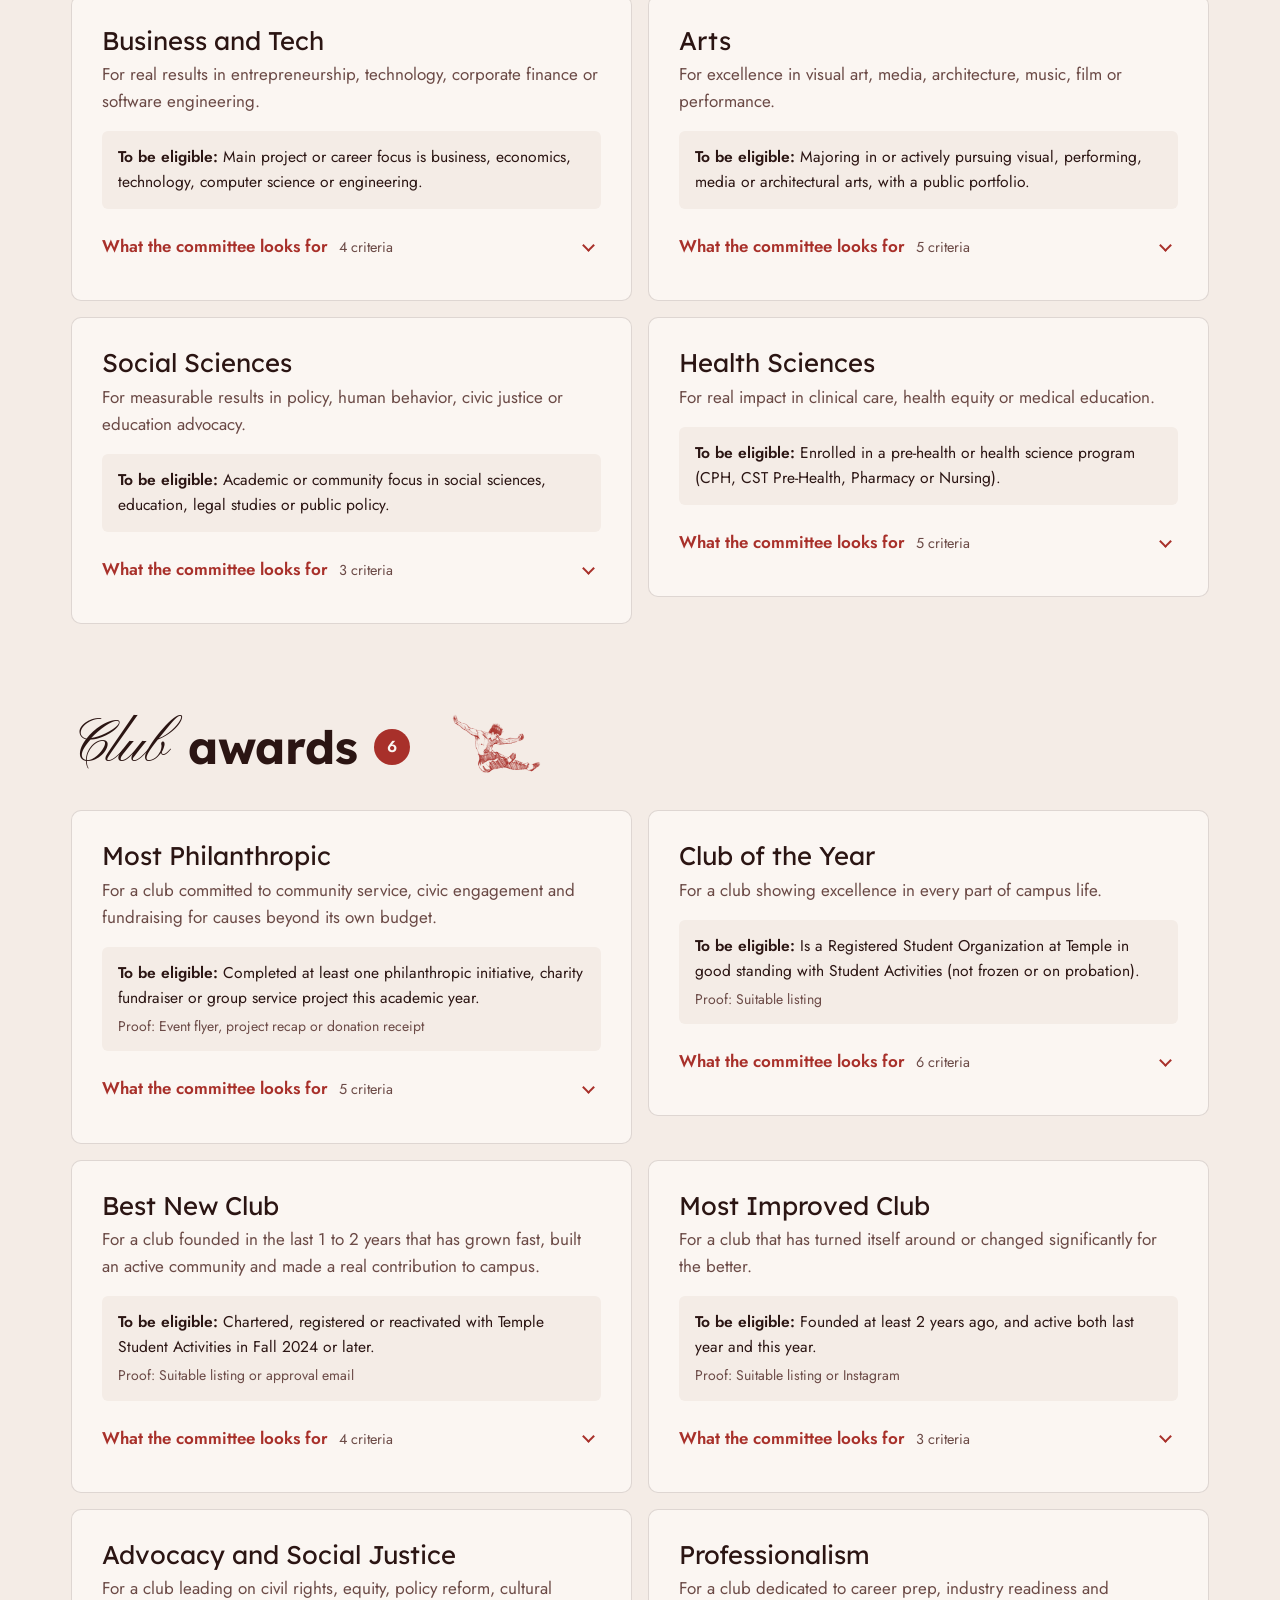
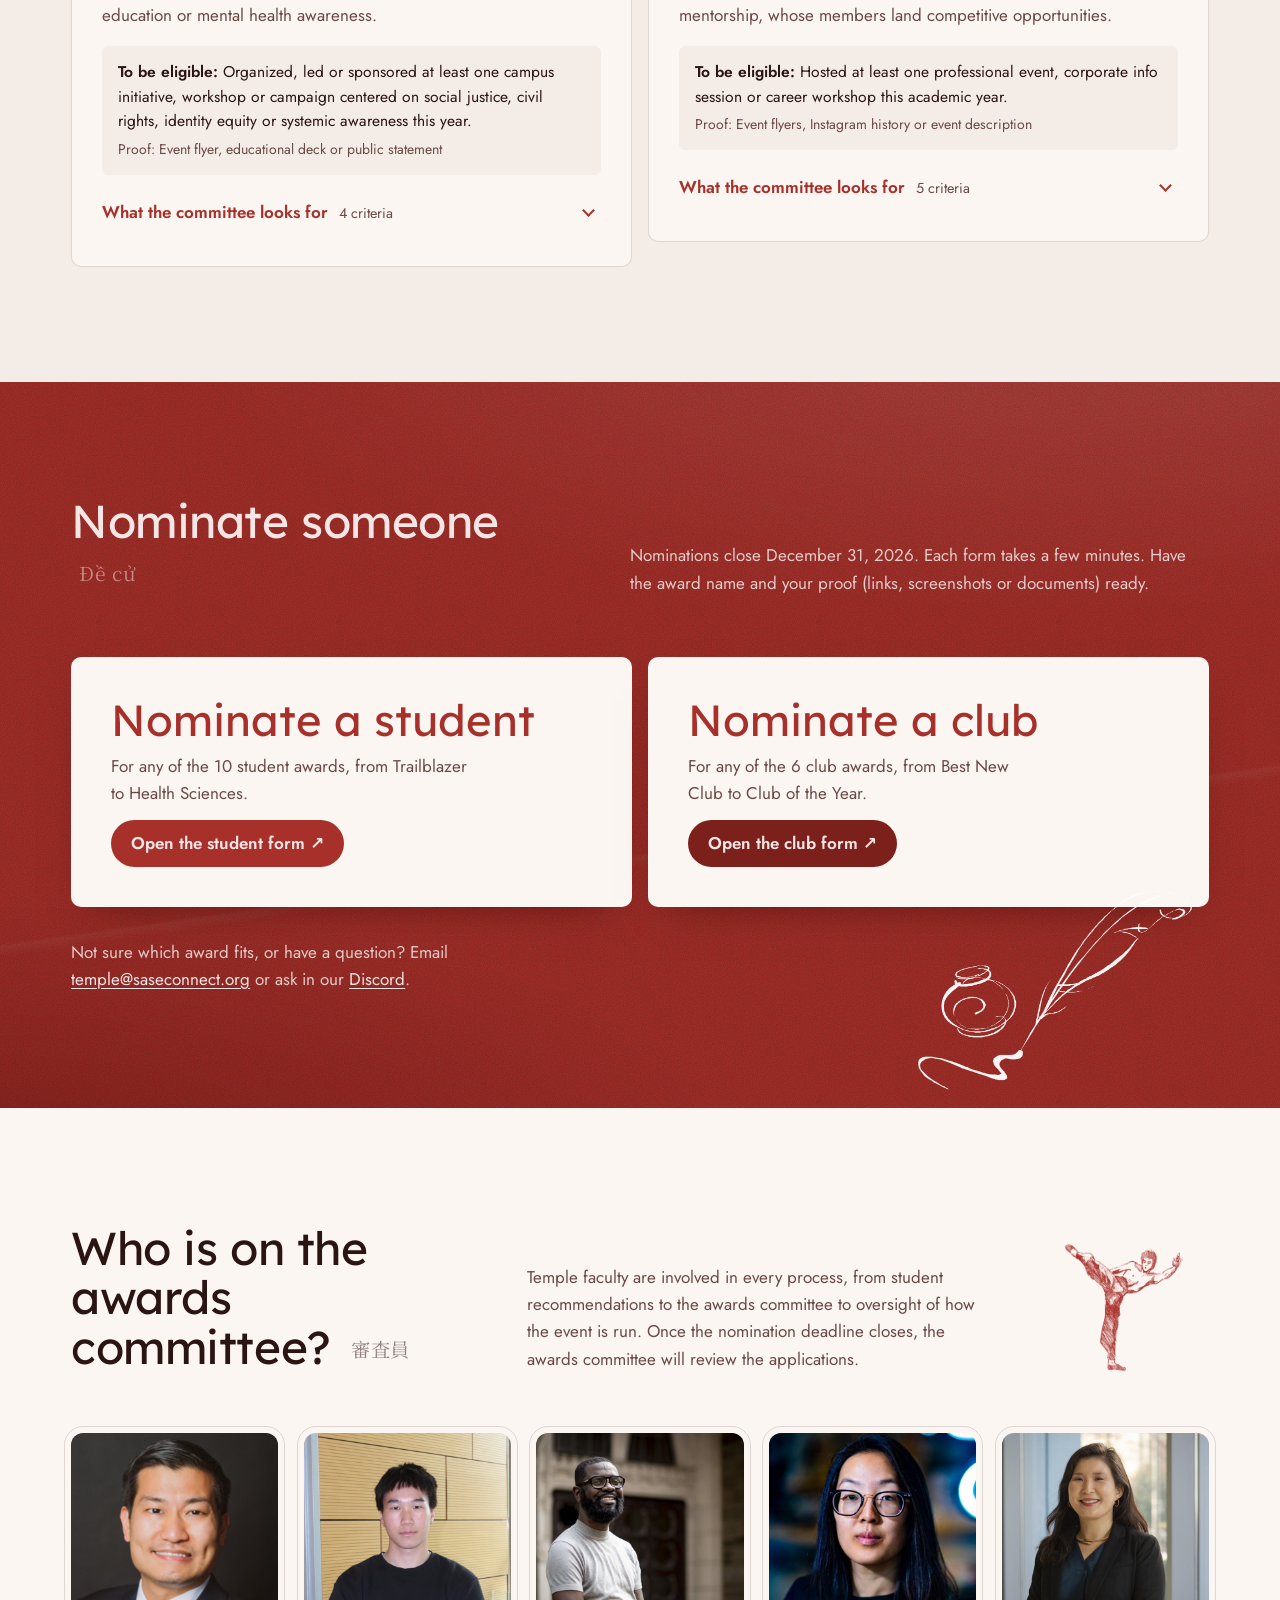
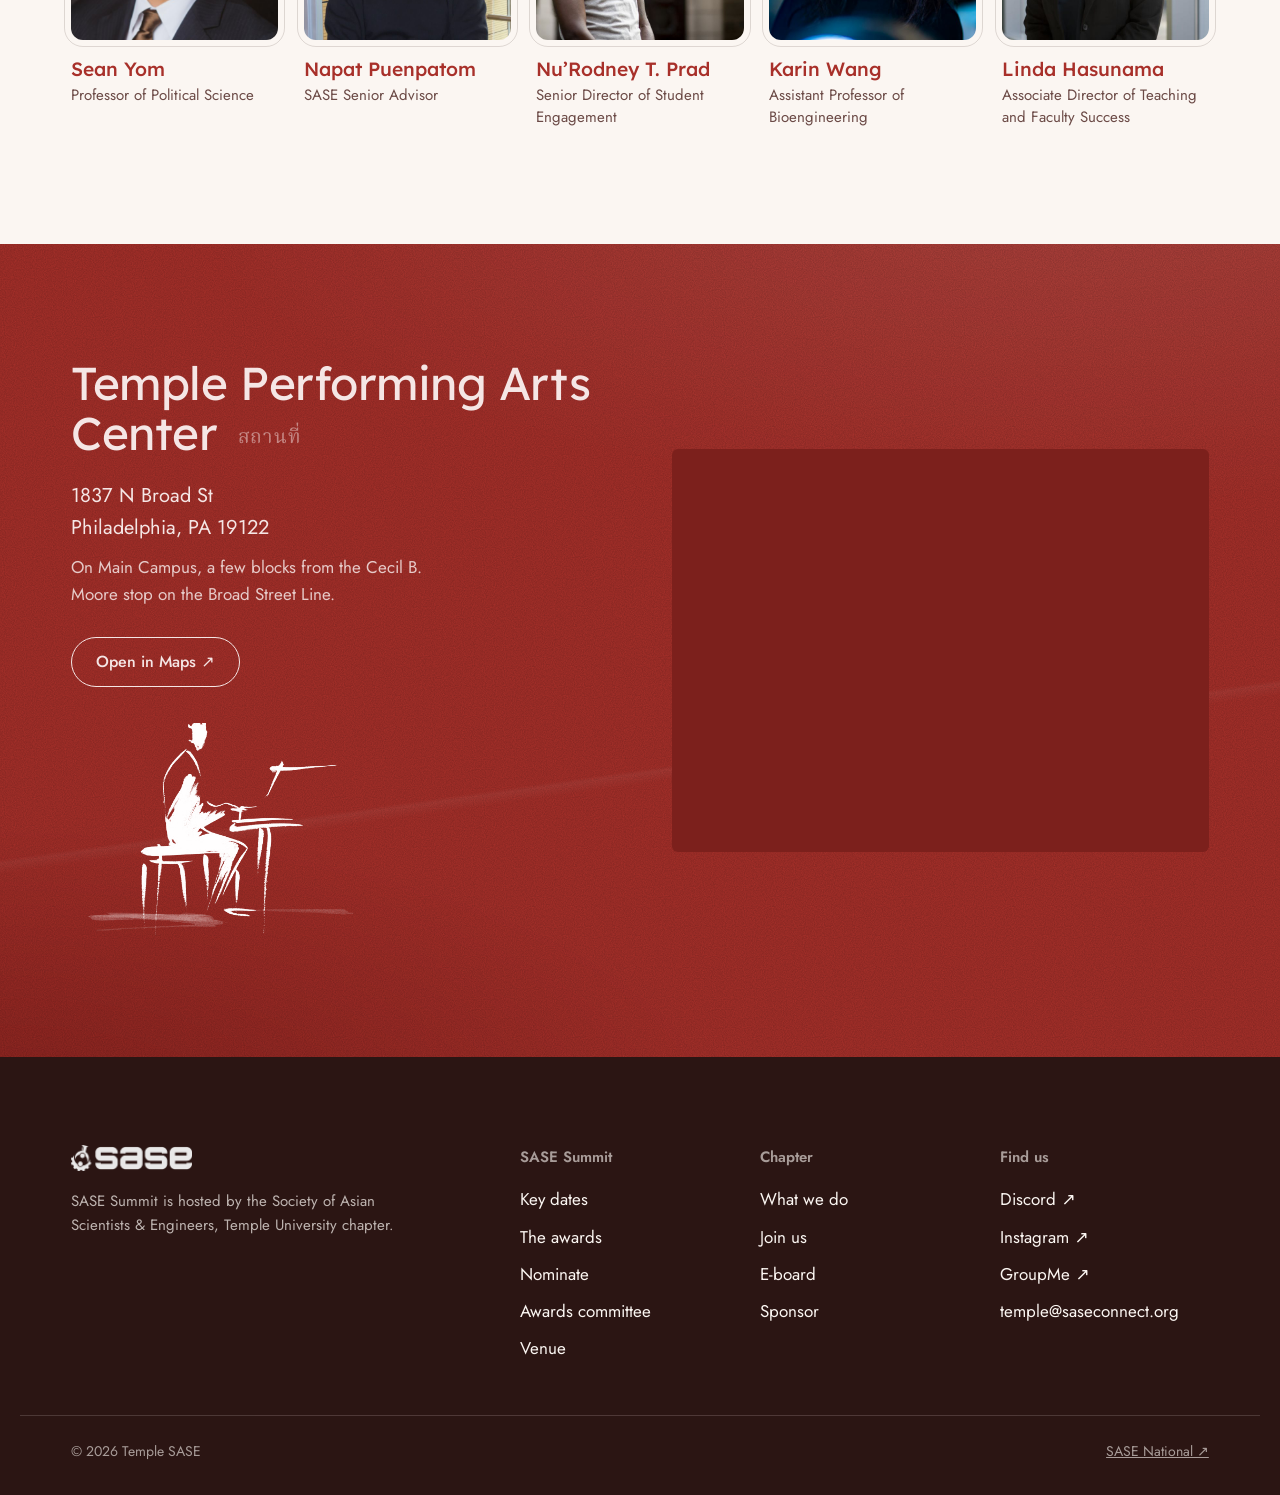
==== commit a8ea7a9f: "Summit page: match the Q&A on selection, new committee photo, tidier sketches - About note and key d" ====
--- a/summit.html
+++ b/summit.html
@@ -95,7 +95,7 @@
       <div class="wrap">
         <h2 class="visually-hidden" id="about-title">About SASE Summit</h2>
         <p>The SASE Summit is Temple University’s annual red-carpet awards gala and cultural celebration, hosted by the Society of Asian Scientists and Engineers (SASE) in partnership with the Office of IDEAL and the Temple AAPI Faculty &amp; Staff Affinity Group. Taking place on April 16th, this evening honors the resilience, innovation, and leadership of Asian American and Pacific Islander (AAPI) student leaders, researchers, creators, and campus organizations. Despite being hosted by SASE, the event is not an academic lecture or exclusive to STEM majors. It is a celebration open to all Undergraduate Temple students, from Fox and CST to Tyler, Klein, and Engineering. Expect an upscale evening featuring an awards ceremony for this year’s top student achievers and clubs, live cultural performances, catered dinner and refreshments, and campus-wide networking.</p>
-        <p class="summit-about__note">Nominations are open until December 31, 2026. During the spring semester, a faculty committee will review nominees and announce winners at SASE Summit! Regardless of identity, any organization or student can be nominated and win an award.</p>
+        <p class="summit-about__note">Nominations are open until December 31, 2026. During the spring semester, the awards committee will review nominees, and a public vote will count for 10% of the final decision. Final nominees are announced April 1, and the winners are revealed at SASE Summit! Regardless of identity, any organization or student can be nominated and win an award.</p>
       </div>
     </section>
 
@@ -105,19 +105,19 @@
         <h2 class="visually-hidden" id="dates-title">Key dates</h2>
         <ol class="timeline">
           <li>
-            <time datetime="2026-12-31">Dec 31, 2026</time>
-            <strong>Nominations close</strong>
-            <span>Last day to nominate a student or a club.</span>
+            <span class="timeline__when">Now to <time datetime="2026-12-31">Dec 31, 2026</time></span>
+            <strong>Nomination period</strong>
+            <span>Nominate a student or a club. Nominations close December 31.</span>
           </li>
           <li>
-            <time datetime="2027-04-01">Apr 1, 2027</time>
-            <strong>Finalists announced</strong>
-            <span>Posted on <a href="https://www.instagram.com/sasetemple/" target="_blank" rel="noopener">@sasetemple</a>.</span>
+            <span class="timeline__when"><time datetime="2027-01-01">Jan 1</time> to <time datetime="2027-04-01">Apr 1, 2027</time></span>
+            <strong>Voting and selection</strong>
+            <span>The awards committee reviews every nomination, and a public vote counts for 10% of the final decision. On April 1, each award is narrowed to a few final nominees, posted on <a href="https://www.instagram.com/sasetemple/" target="_blank" rel="noopener">@sasetemple</a>.</span>
           </li>
           <li>
-            <time datetime="2027-04-16">Apr 16, 2027</time>
-            <strong>SASE Summit</strong>
-            <span>Reception, then the awards ceremony. Start time coming soon.</span>
+            <span class="timeline__when"><time datetime="2027-04-16">Apr 16, 2027</time></span>
+            <strong>Winners announced at SASE Summit</strong>
+            <span>The committee reveals each winner from an envelope at the awards ceremony. Start time coming soon.</span>
           </li>
         </ol>
       </div>
@@ -130,7 +130,7 @@
           <span class="sketch sketch--ink sketch--twirl" aria-hidden="true"></span>
           <h2 class="h2" id="awards-title">The awards <span class="cjk" lang="ja">賞</span></h2>
           <div class="section__intro">
-            <p>There are 10 awards for students and 6 for clubs. Each one has a single eligibility requirement the nominee must meet, plus criteria the selection committee uses to compare nominees.</p>
+            <p>There are 10 awards for students and 6 for clubs. Each one has a single eligibility requirement the nominee must meet, plus criteria the awards committee uses to compare nominees.</p>
             <p>Every criterion lists the proof we’ll ask for, so gather it before you fill out the form. A nomination doesn’t need to meet every criterion, but the more you can back up, the stronger it is.</p>
           </div>
         </div>
@@ -295,7 +295,7 @@
         <div class="award-group" id="club-awards">
           <div class="award-group__head">
             <h3 class="award-group__title"><span class="script">Club</span> awards <span class="award-group__n">6</span></h3>
-            <span class="sketch sketch--ink sketch--martial" aria-hidden="true"></span>
+            <span class="sketch sketch--ink sketch--flying" aria-hidden="true"></span>
           </div>
           <div class="award-grid">
           <article class="award" id="award-most-philanthropic">
@@ -418,6 +418,7 @@
     <section class="section section--paper" id="committee" aria-labelledby="committee-title">
       <div class="wrap">
         <div class="section__head">
+          <span class="sketch sketch--ink sketch--highkick" aria-hidden="true"></span>
           <h2 class="h2" id="committee-title">Who is on the awards committee? <span class="cjk" lang="ja">審査員</span></h2>
           <p class="section__intro">Temple faculty are involved in every process, from student recommendations to the awards committee to oversight of how the event is run. Once the nomination deadline closes, the awards committee will review the applications.</p>
         </div>
--- a/assets/css/styles.css
+++ b/assets/css/styles.css
@@ -423,7 +423,9 @@
 .timeline li:not(:last-child)::after {
   content: ""; position: absolute; top: 11px; left: 32px; right: -18px; height: 1px; background: var(--rule);
 }
-.timeline time { font-family: var(--font-display); font-size: 1.5rem; line-height: 1.2; }
+.timeline time, .timeline__when { font-family: var(--font-display); font-size: 1.5rem; line-height: 1.2; }
+.timeline__when time { font-size: inherit; }
+.timeline .timeline__when { color: inherit; font-size: 1.5rem; }
 .timeline strong { font-weight: 600; }
 .timeline span { color: var(--ink-soft); font-size: 0.9375rem; }
 @media (max-width: 700px) {
@@ -597,21 +599,26 @@
   -webkit-mask: var(--sketch) center / contain no-repeat;
   mask: var(--sketch) center / contain no-repeat;
 }
-.sketch--ribbon  { --sketch: url("../img/sketches/ribbon-dancer.png");  width: 150px; aspect-ratio: 680 / 780; }
-.sketch--martial { --sketch: url("../img/sketches/martial-artist.png"); width: 120px; aspect-ratio: 652 / 1000; }
-.sketch--twirl   { --sketch: url("../img/sketches/twirl-dancer.png");   width: 150px; aspect-ratio: 638 / 1100; }
-
-.summit #awards .section__head { grid-template-columns: 5fr 6fr auto; }
-.summit #awards .sketch--twirl { grid-column: 3; grid-row: 1; align-self: end; }
-.award-group__head { display: flex; align-items: flex-end; justify-content: space-between; gap: 24px; margin-bottom: 28px; }
+.sketch--ribbon   { --sketch: url("../img/sketches/ribbon-dancer.png"); height: 88px; aspect-ratio: 680 / 780; }
+.sketch--flying   { --sketch: url("../img/sketches/flying-kick.png");   height: 70px; aspect-ratio: 720 / 440; }
+.sketch--twirl    { --sketch: url("../img/sketches/twirl-dancer.png");  width: 150px; aspect-ratio: 638 / 1100; }
+.sketch--highkick { --sketch: url("../img/sketches/high-kick.png");     width: 150px; aspect-ratio: 720 / 655; }
+
+/* Tall sketches sit in a third column of a section head, beside the intro */
+.summit #awards .section__head,
+.summit #committee .section__head { grid-template-columns: 5fr 6fr auto; }
+.summit #awards .sketch--twirl,
+.summit #committee .sketch--highkick { grid-column: 3; grid-row: 1; align-self: end; }
+/* Small sketches sit right after the award group title, so they don't stretch the row */
+.award-group__head { display: flex; align-items: center; gap: 20px; margin-bottom: 28px; }
 .award-group__head .award-group__title { margin: 0; }
 .summit .award-group__title { font-weight: 700; }
 .summit .award-group__title .script { font-weight: 400; margin-right: 0.08em; }
 @media (max-width: 900px) {
-  .summit #awards .section__head { grid-template-columns: 1fr; }
-  .summit #awards .sketch--twirl { display: none; }
-  .sketch--ribbon { width: 96px; }
-  .sketch--martial { width: 80px; }
+  .summit #awards .section__head,
+  .summit #committee .section__head { grid-template-columns: 1fr; }
+  .summit #awards .sketch--twirl,
+  .summit #committee .sketch--highkick { display: none; }
 }
 @media (max-width: 600px) {
   .award-group__head .sketch { display: none; }
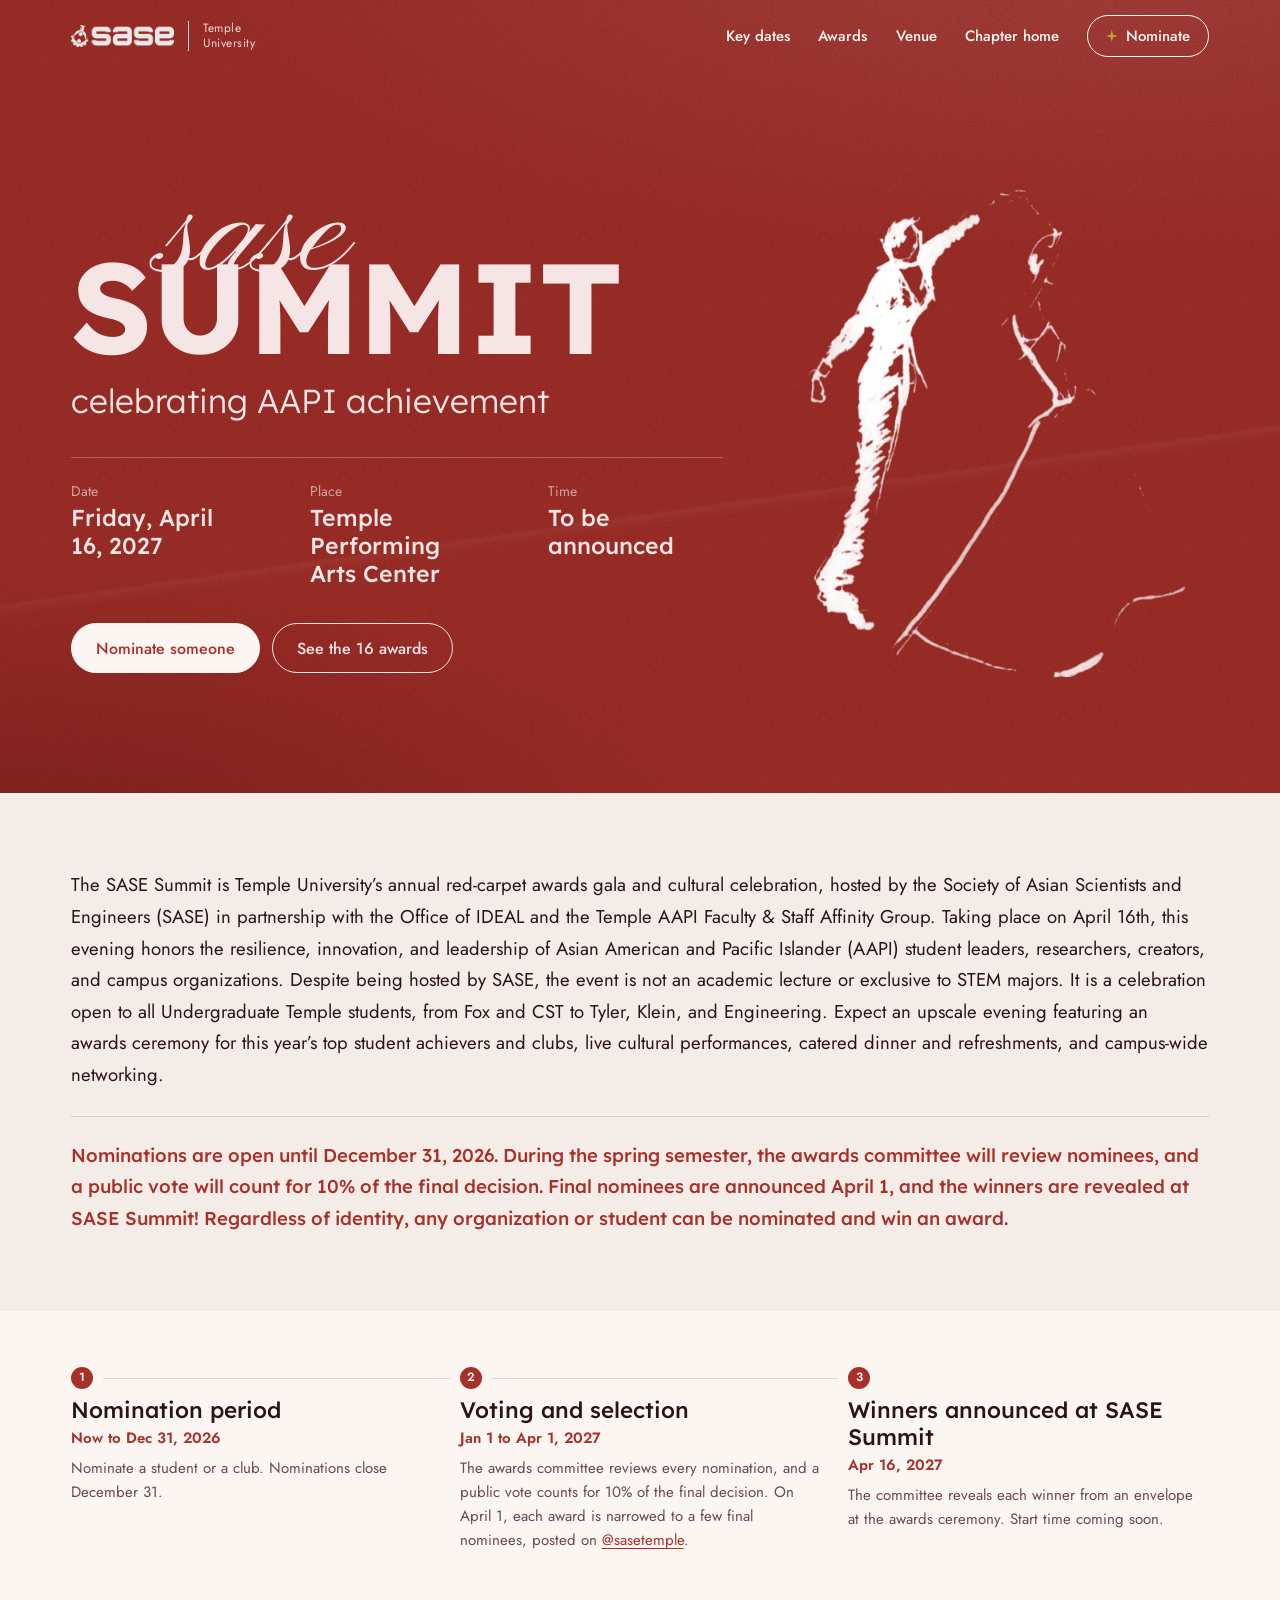
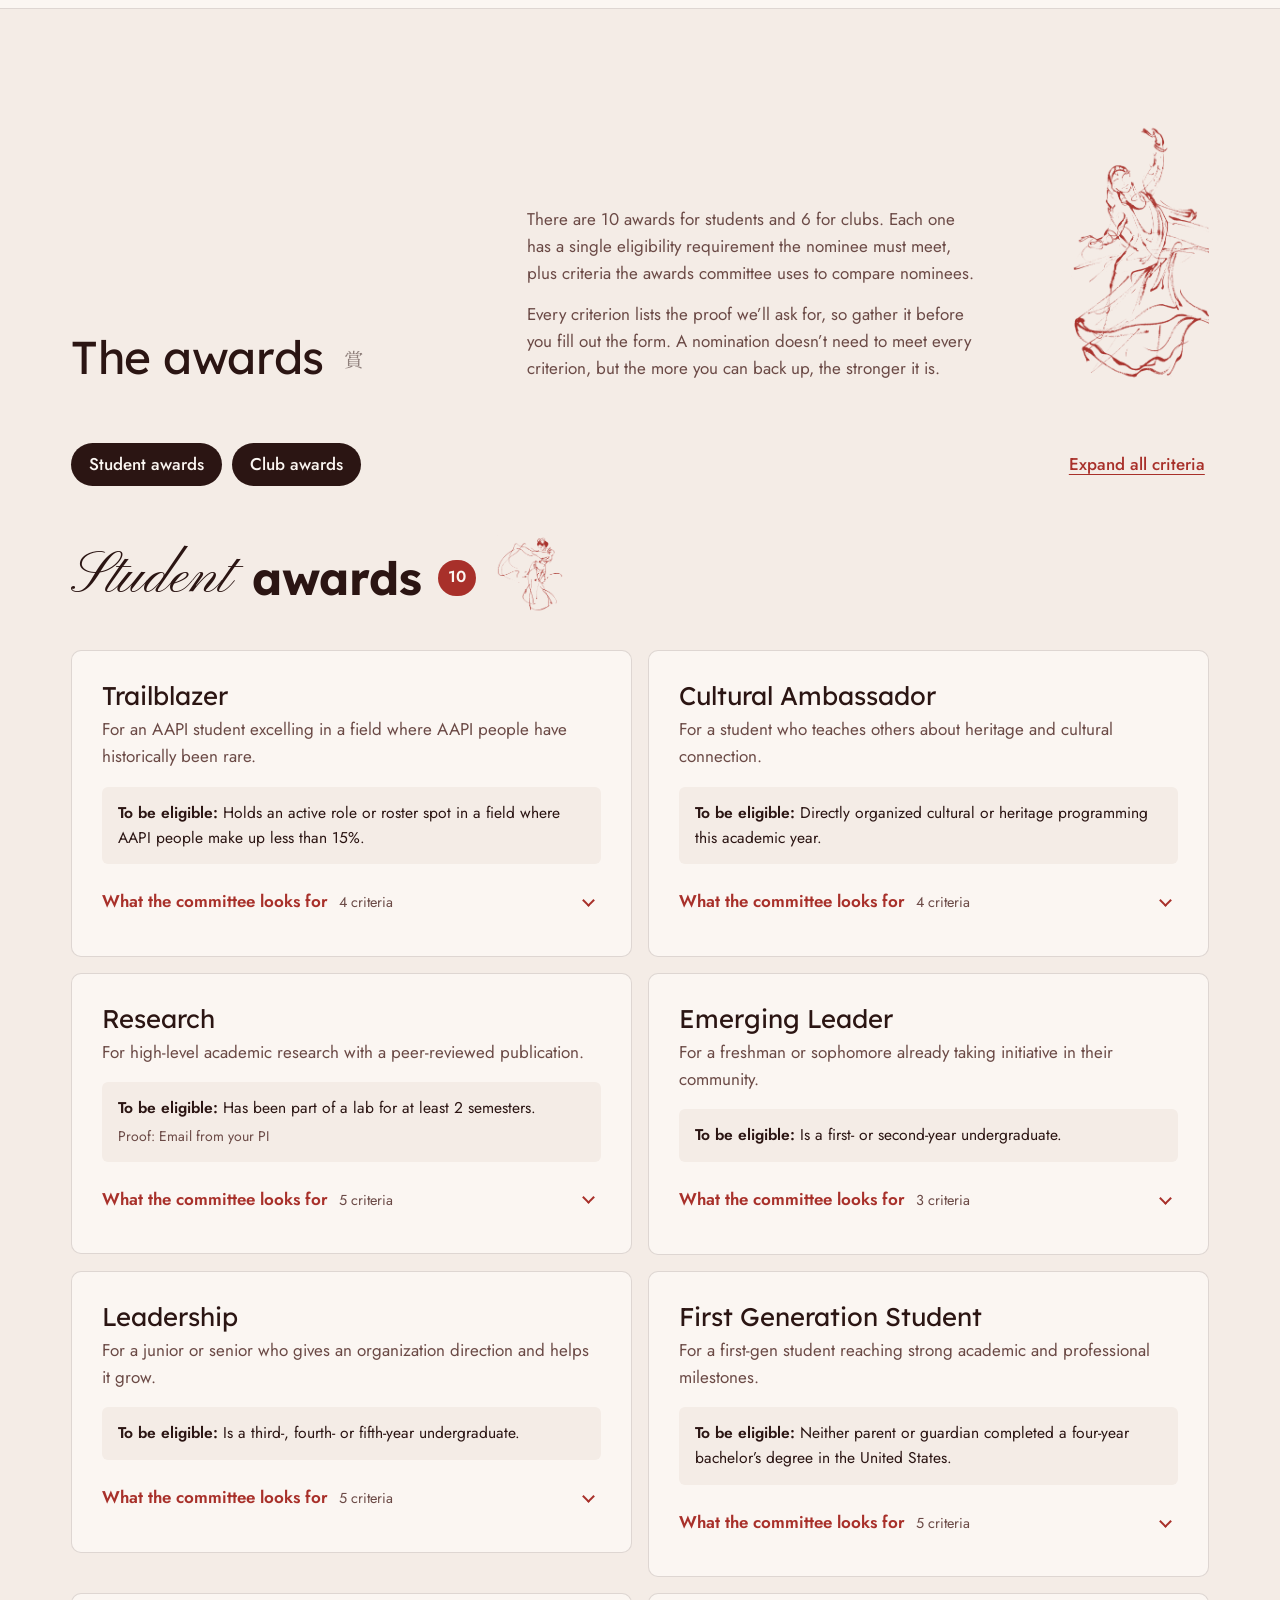
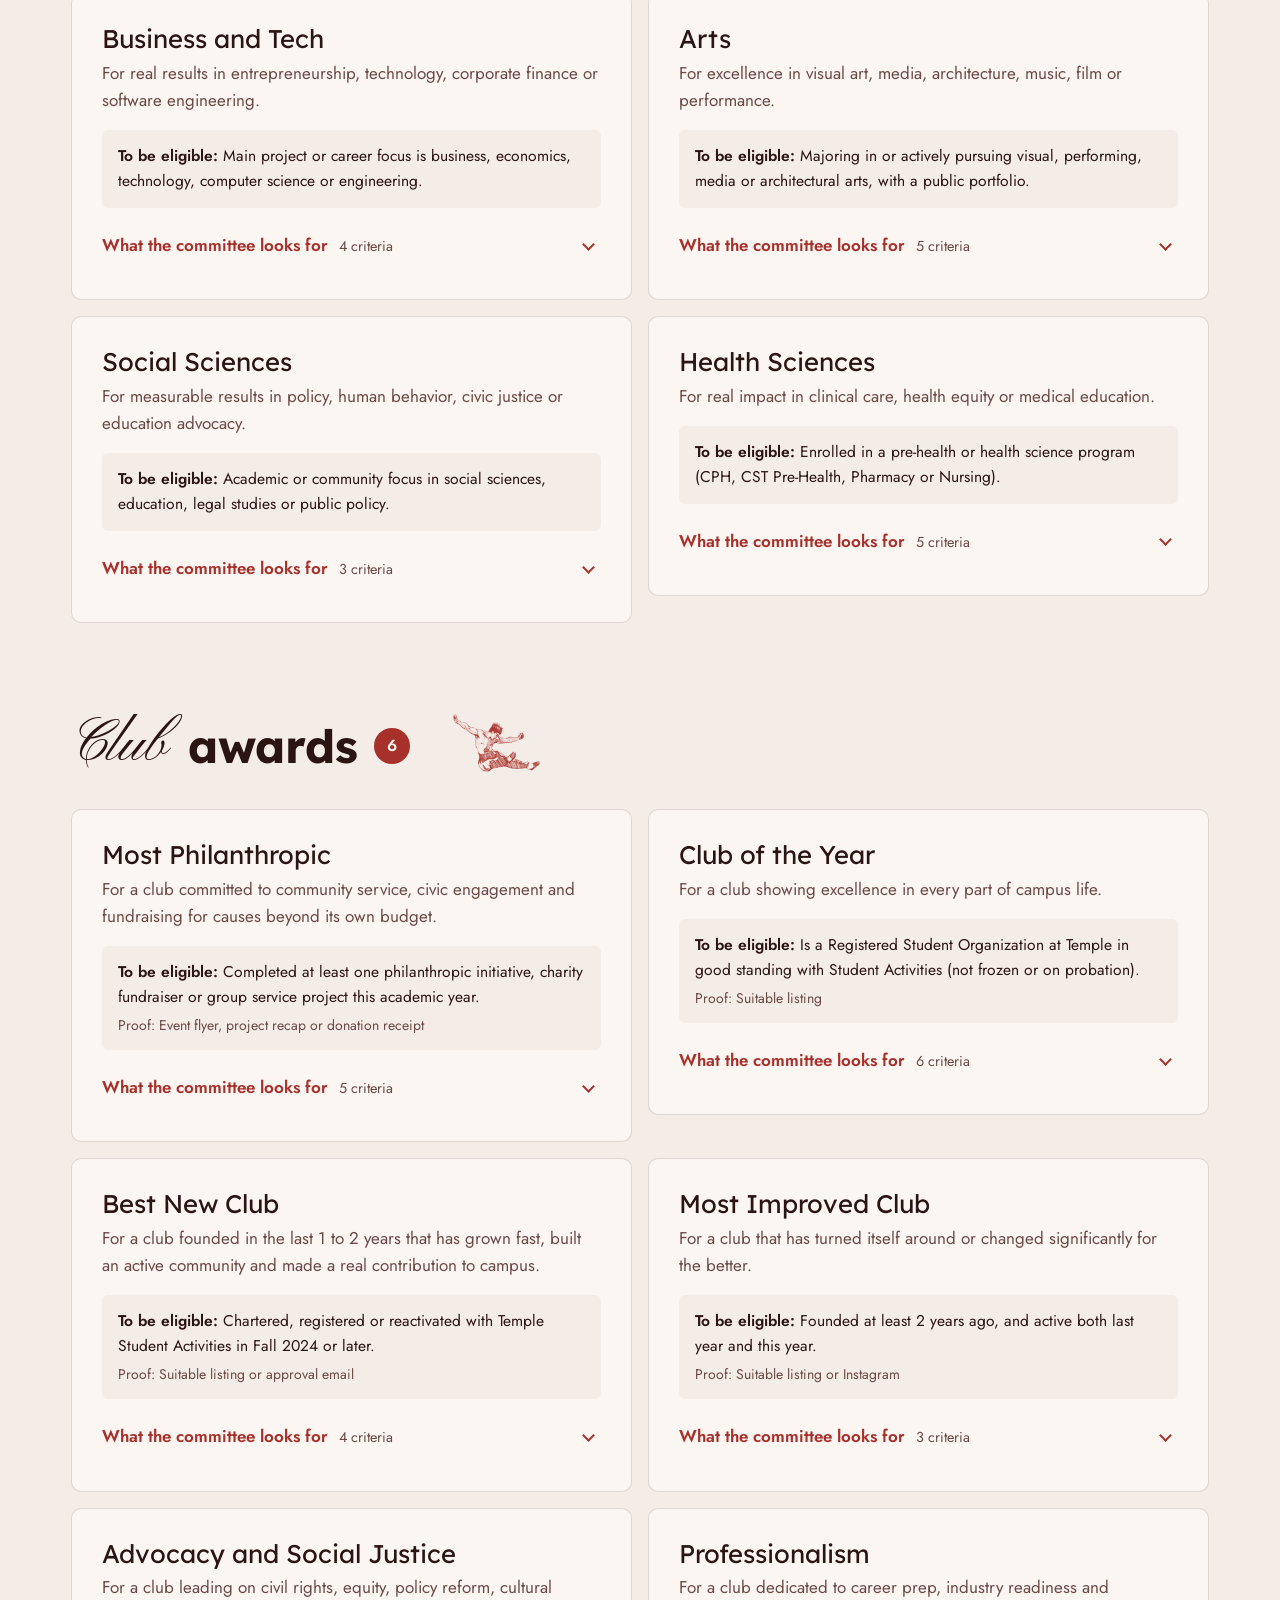
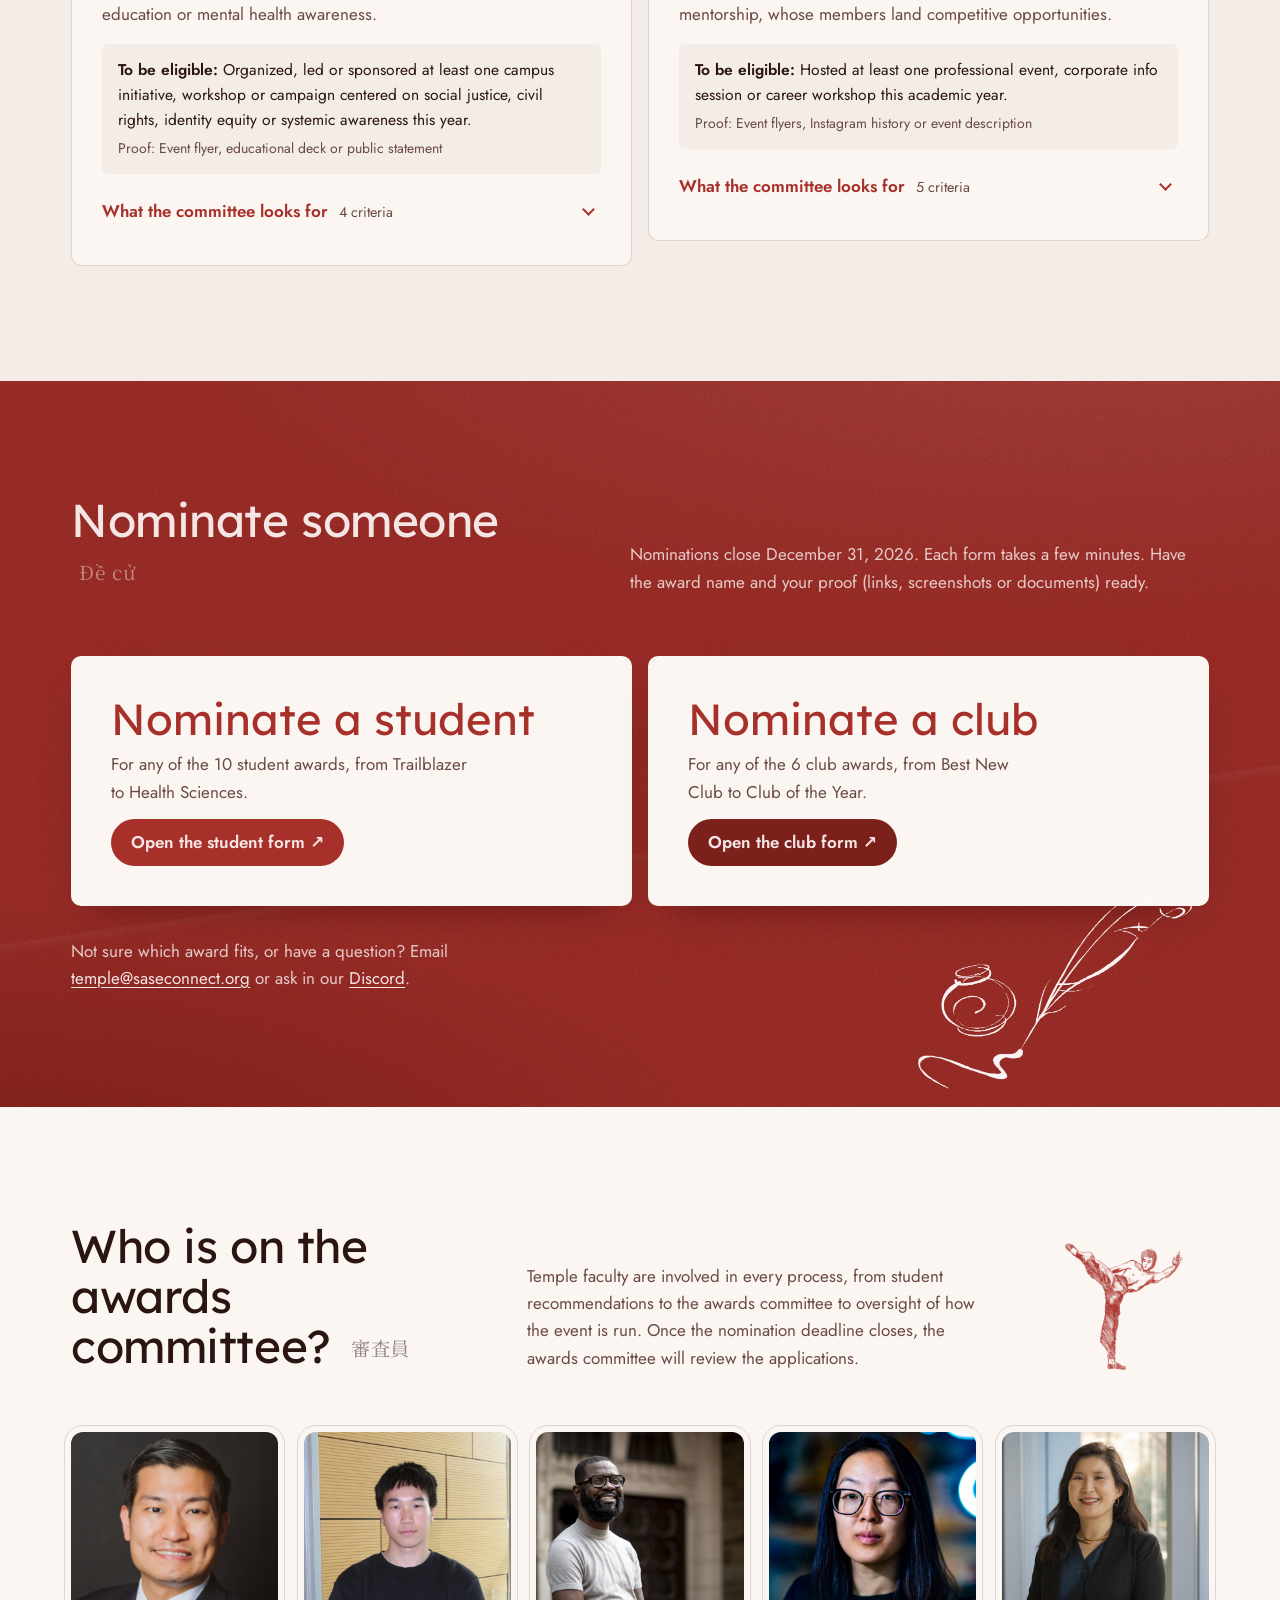
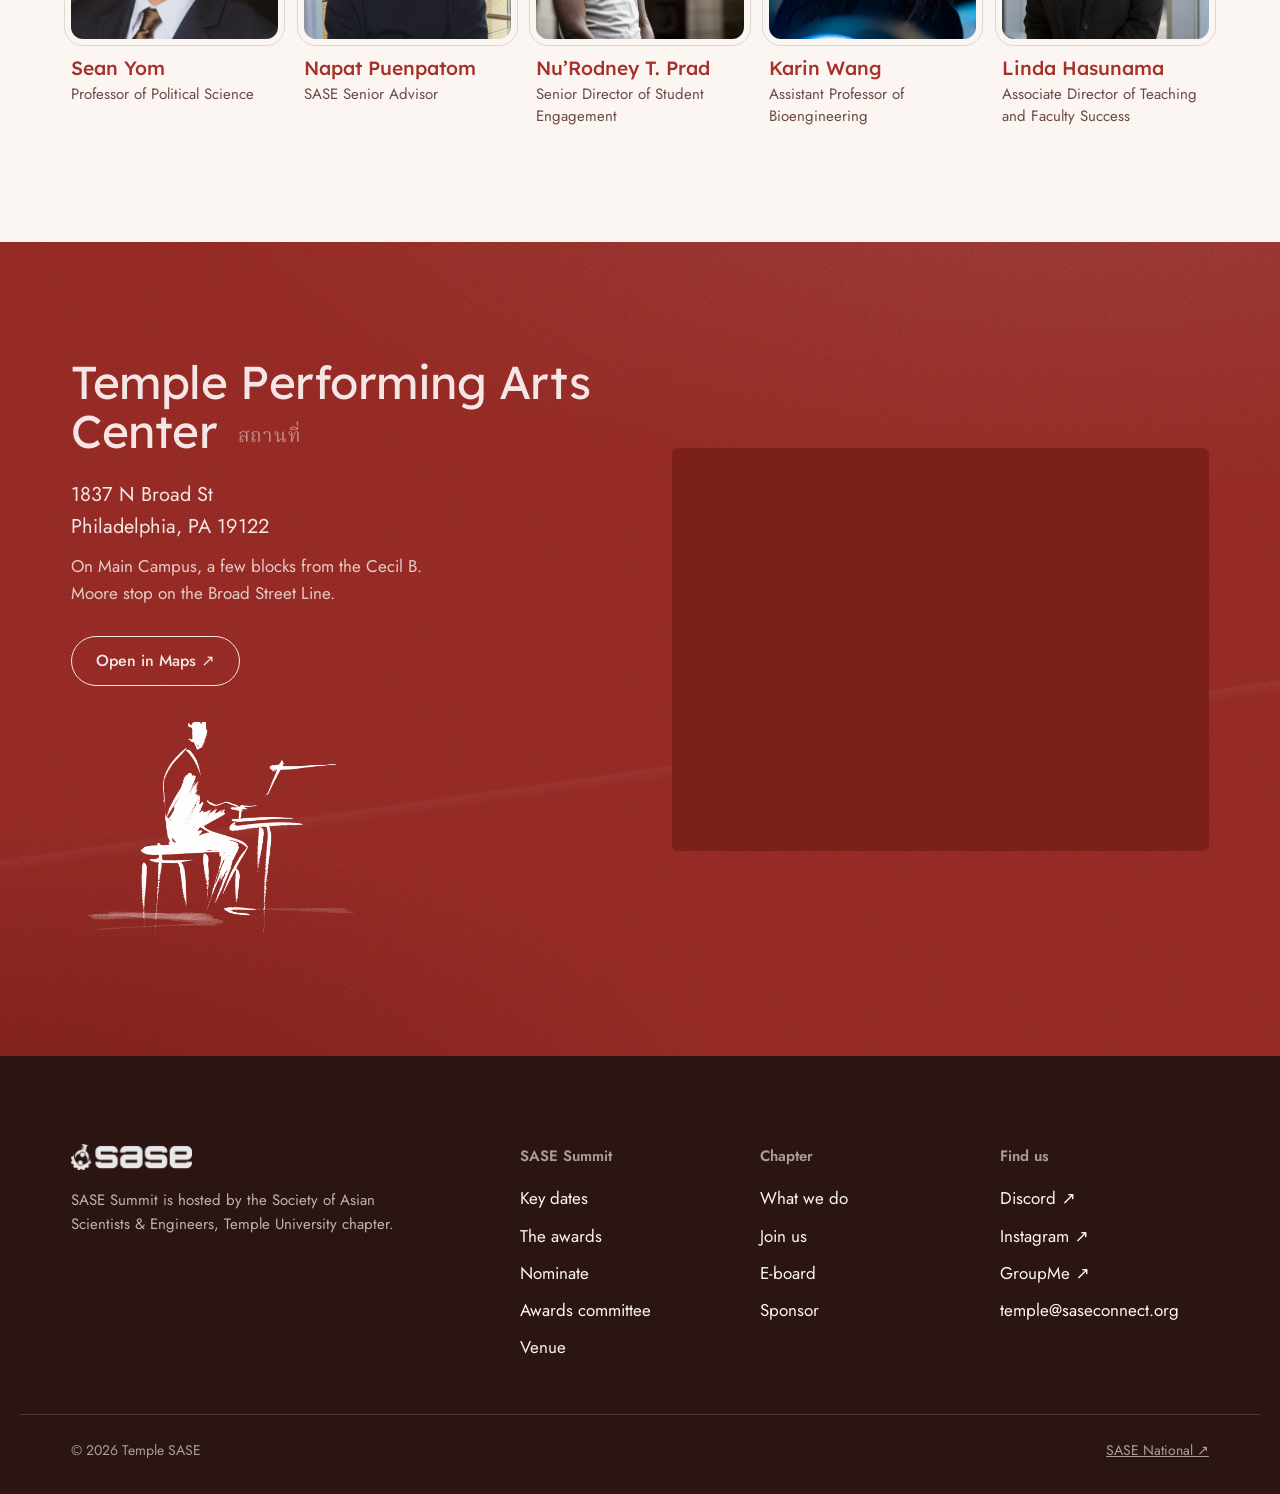
==== commit 2e5a03d6: "Summit timeline: step names are the headings, dates sit underneath" ====
--- a/summit.html
+++ b/summit.html
@@ -105,18 +105,18 @@
         <h2 class="visually-hidden" id="dates-title">Key dates</h2>
         <ol class="timeline">
           <li>
+            <strong>Nomination period</strong>
             <span class="timeline__when">Now to <time datetime="2026-12-31">Dec 31, 2026</time></span>
-            <strong>Nomination period</strong>
             <span>Nominate a student or a club. Nominations close December 31.</span>
           </li>
           <li>
+            <strong>Voting and selection</strong>
             <span class="timeline__when"><time datetime="2027-01-01">Jan 1</time> to <time datetime="2027-04-01">Apr 1, 2027</time></span>
-            <strong>Voting and selection</strong>
             <span>The awards committee reviews every nomination, and a public vote counts for 10% of the final decision. On April 1, each award is narrowed to a few final nominees, posted on <a href="https://www.instagram.com/sasetemple/" target="_blank" rel="noopener">@sasetemple</a>.</span>
           </li>
           <li>
+            <strong>Winners announced at SASE Summit</strong>
             <span class="timeline__when"><time datetime="2027-04-16">Apr 16, 2027</time></span>
-            <strong>Winners announced at SASE Summit</strong>
             <span>The committee reveals each winner from an envelope at the awards ceremony. Start time coming soon.</span>
           </li>
         </ol>
--- a/assets/css/styles.css
+++ b/assets/css/styles.css
@@ -423,9 +423,11 @@
 .timeline li:not(:last-child)::after {
   content: ""; position: absolute; top: 11px; left: 32px; right: -18px; height: 1px; background: var(--rule);
 }
-.timeline time, .timeline__when { font-family: var(--font-display); font-size: 1.5rem; line-height: 1.2; }
-.timeline__when time { font-size: inherit; }
-.timeline .timeline__when { color: inherit; font-size: 1.5rem; }
+.timeline time { font-family: var(--font-display); font-size: 1.5rem; line-height: 1.2; }
+/* Summit timeline: the step name is the heading, the dates sit under it */
+.timeline li > strong:first-child { font-family: var(--font-display); font-weight: 500; font-size: 1.4rem; line-height: 1.2; }
+.timeline .timeline__when { font-family: var(--font-body); font-size: 0.9375rem; font-weight: 600; color: var(--cherry-bright); margin-bottom: 4px; }
+.timeline__when time { font: inherit; }
 .timeline strong { font-weight: 600; }
 .timeline span { color: var(--ink-soft); font-size: 0.9375rem; }
 @media (max-width: 700px) {
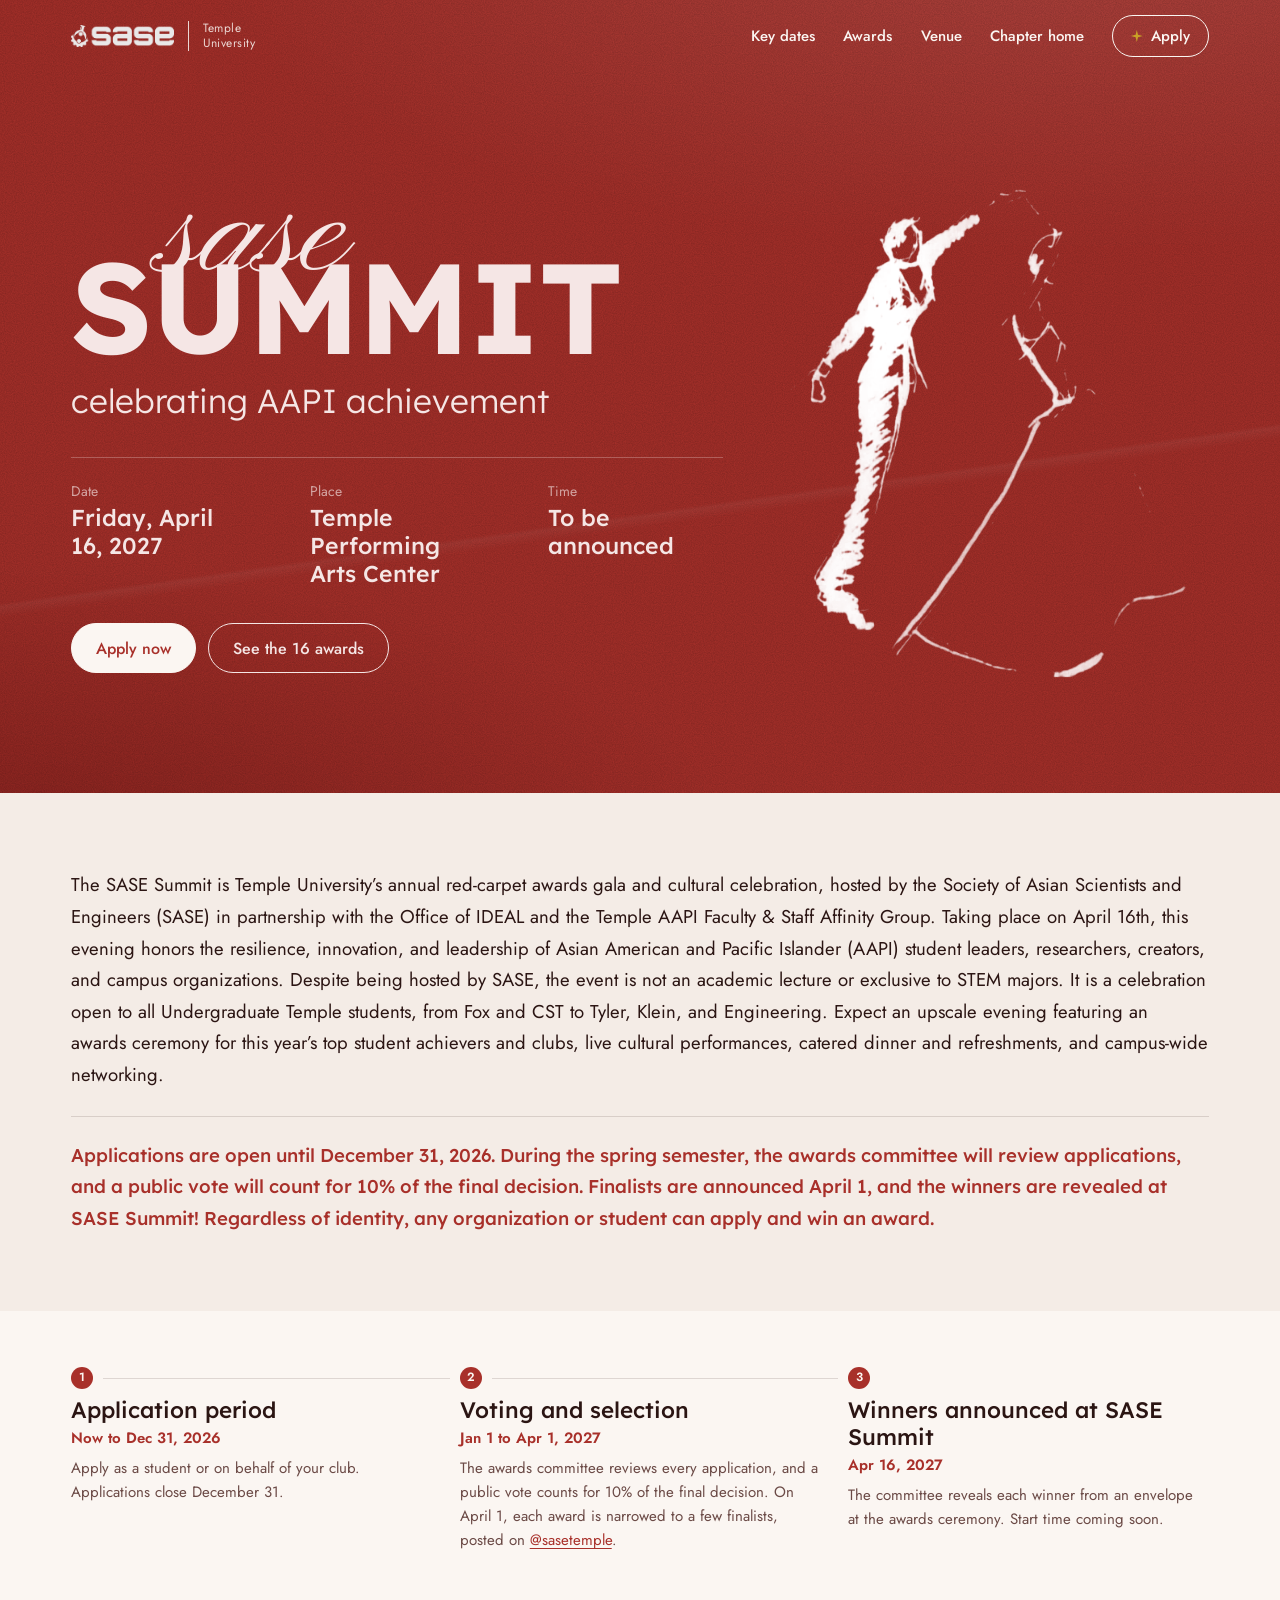
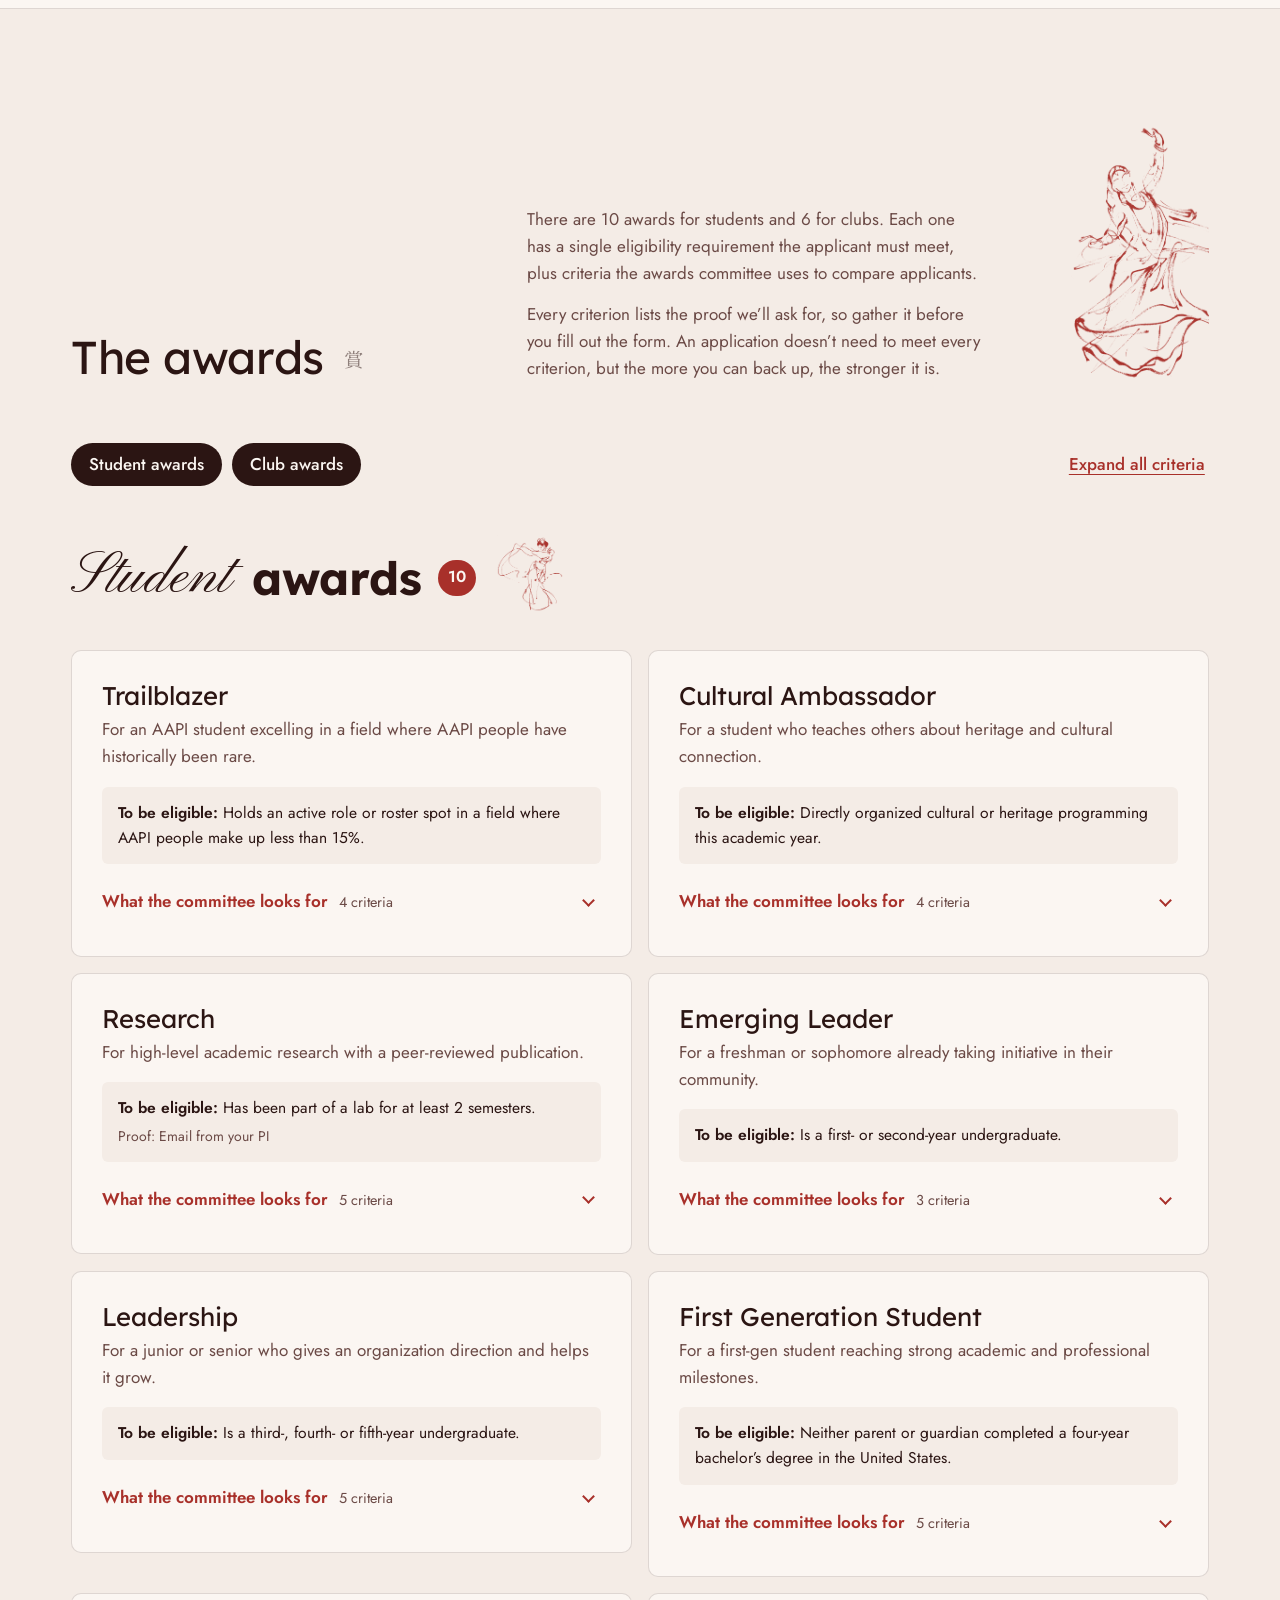
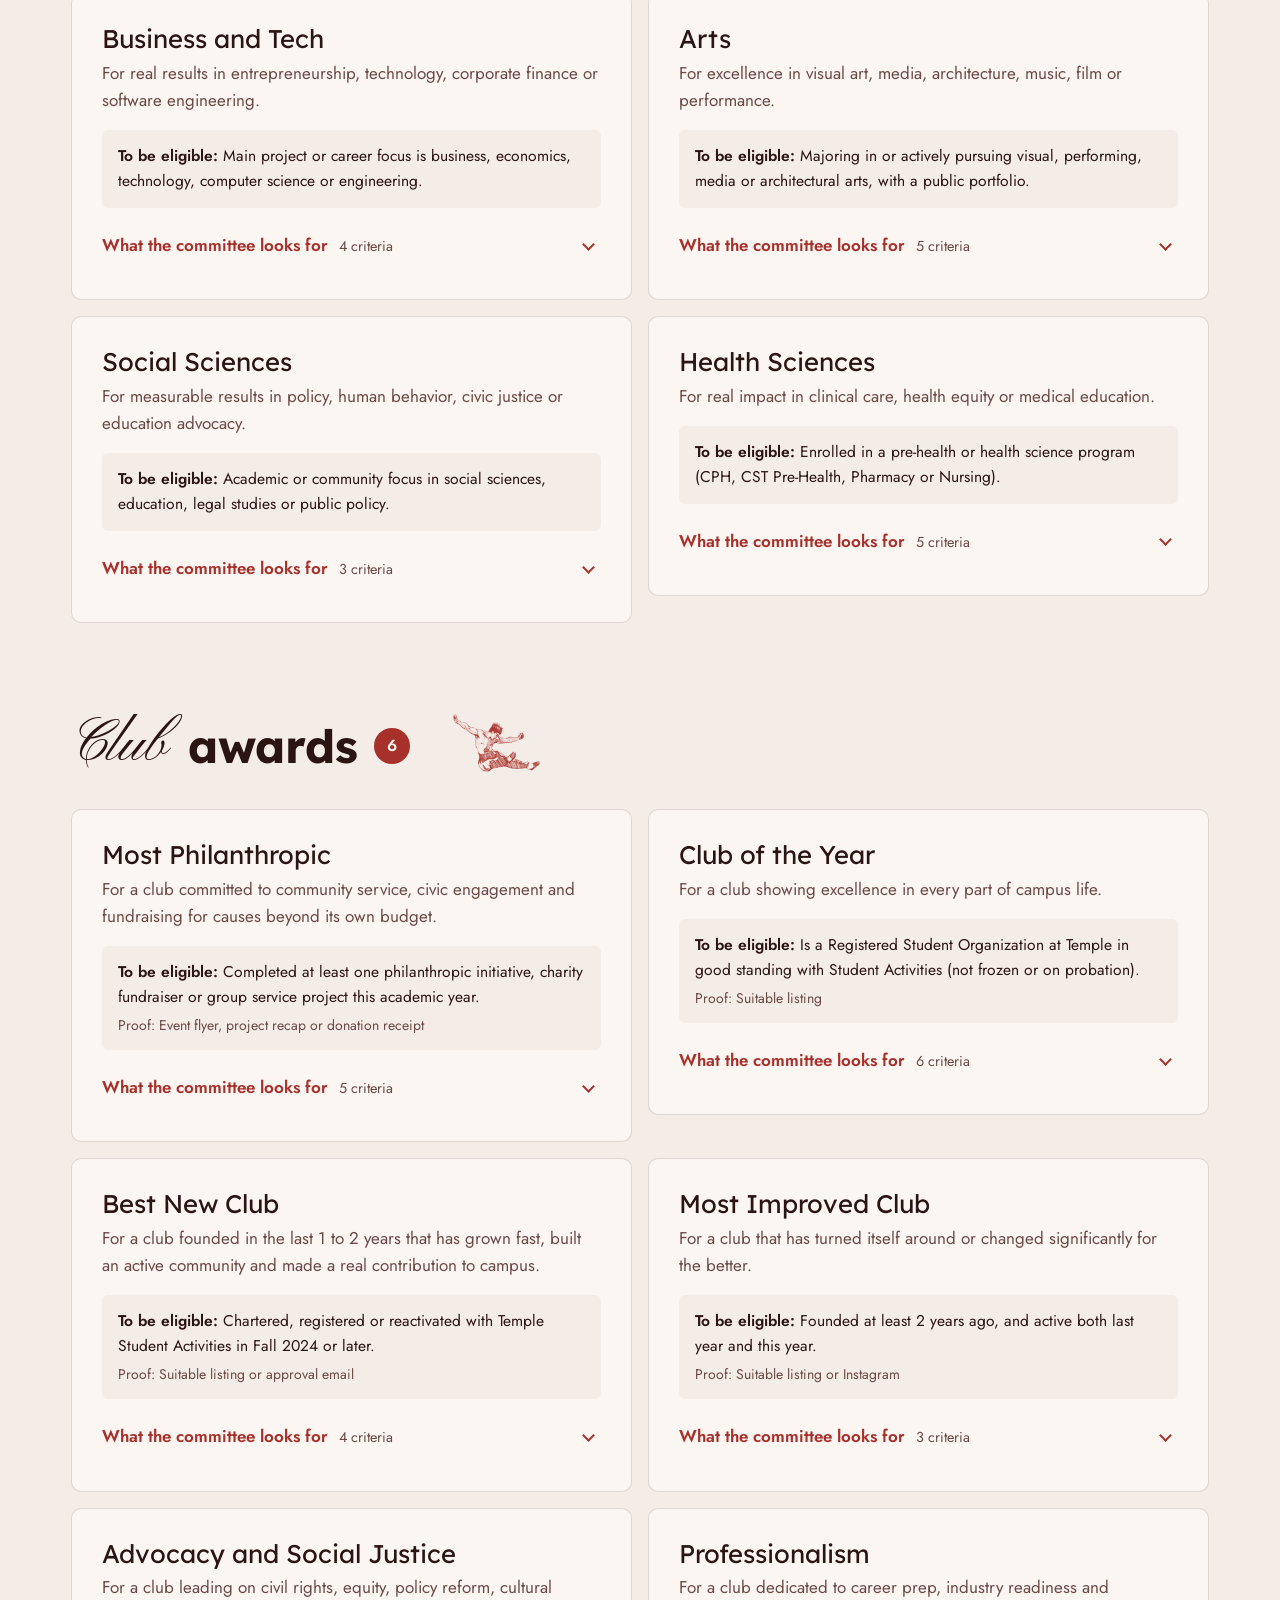
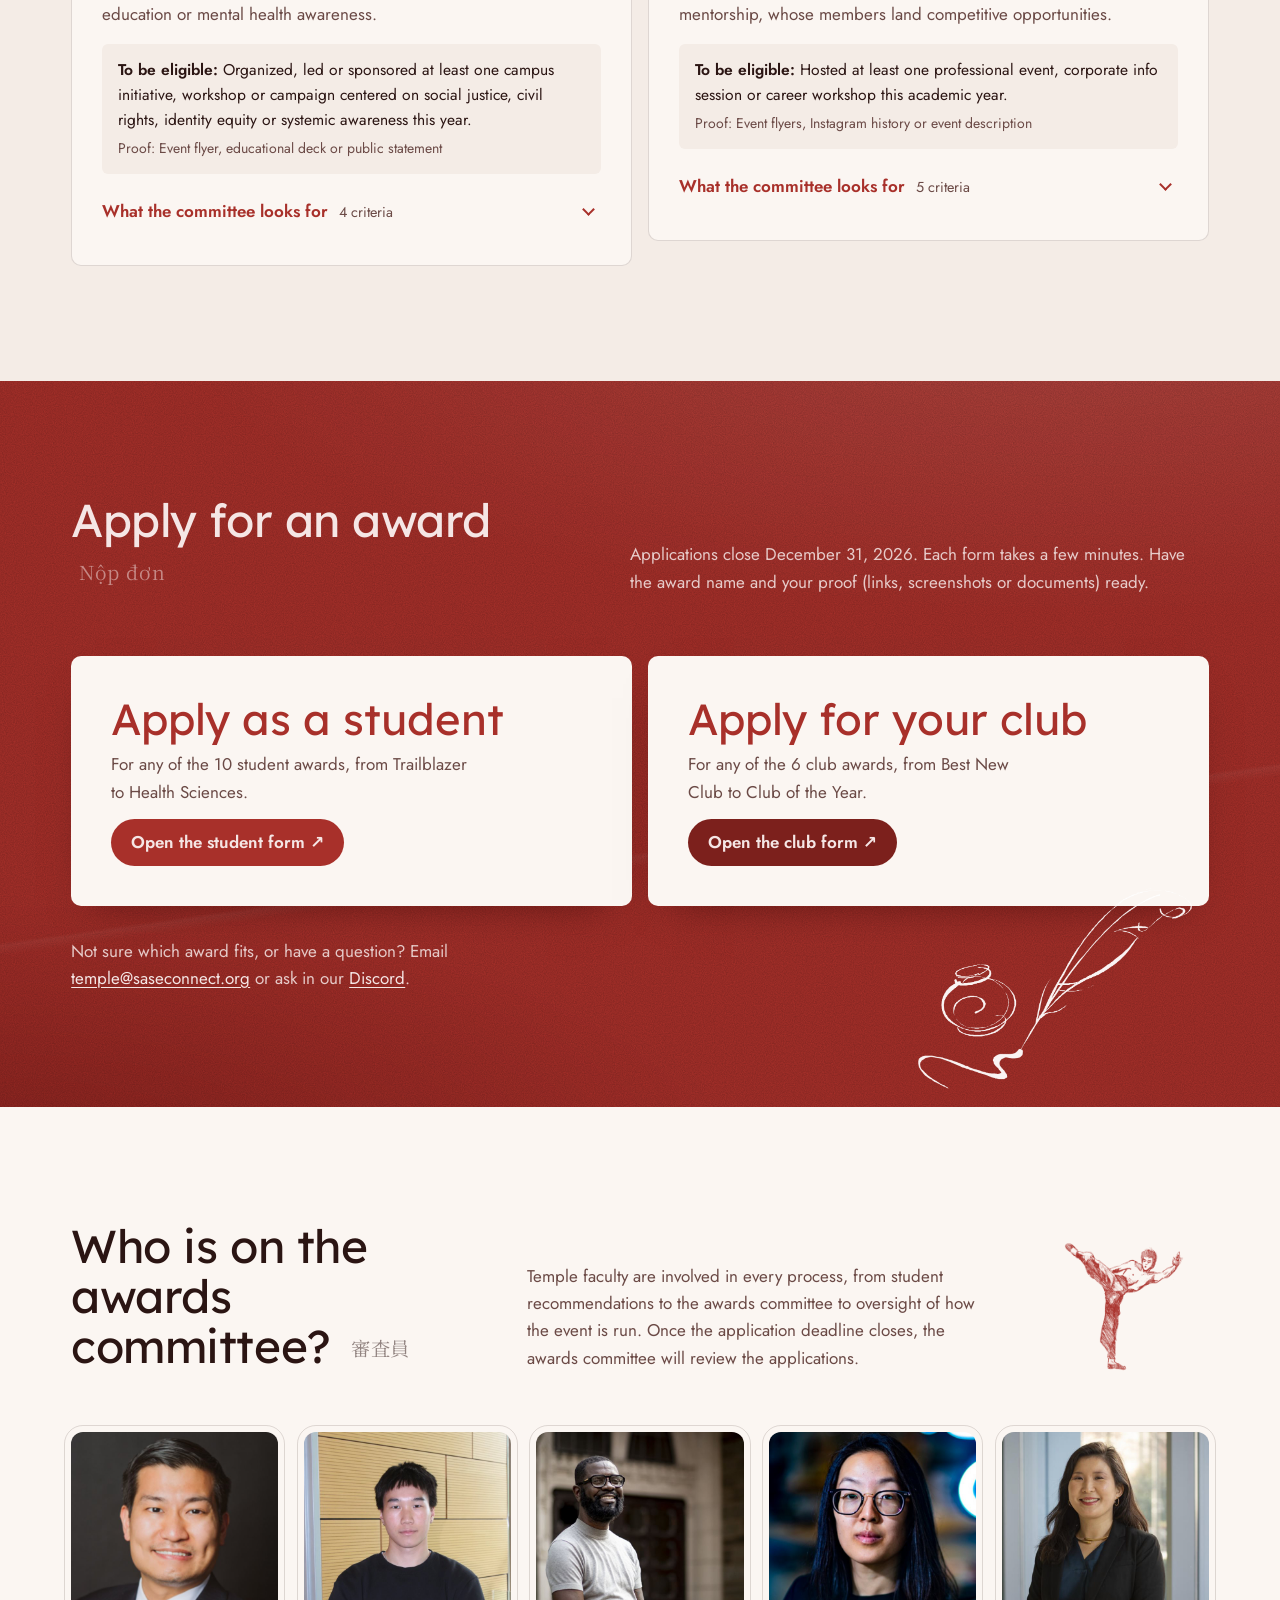
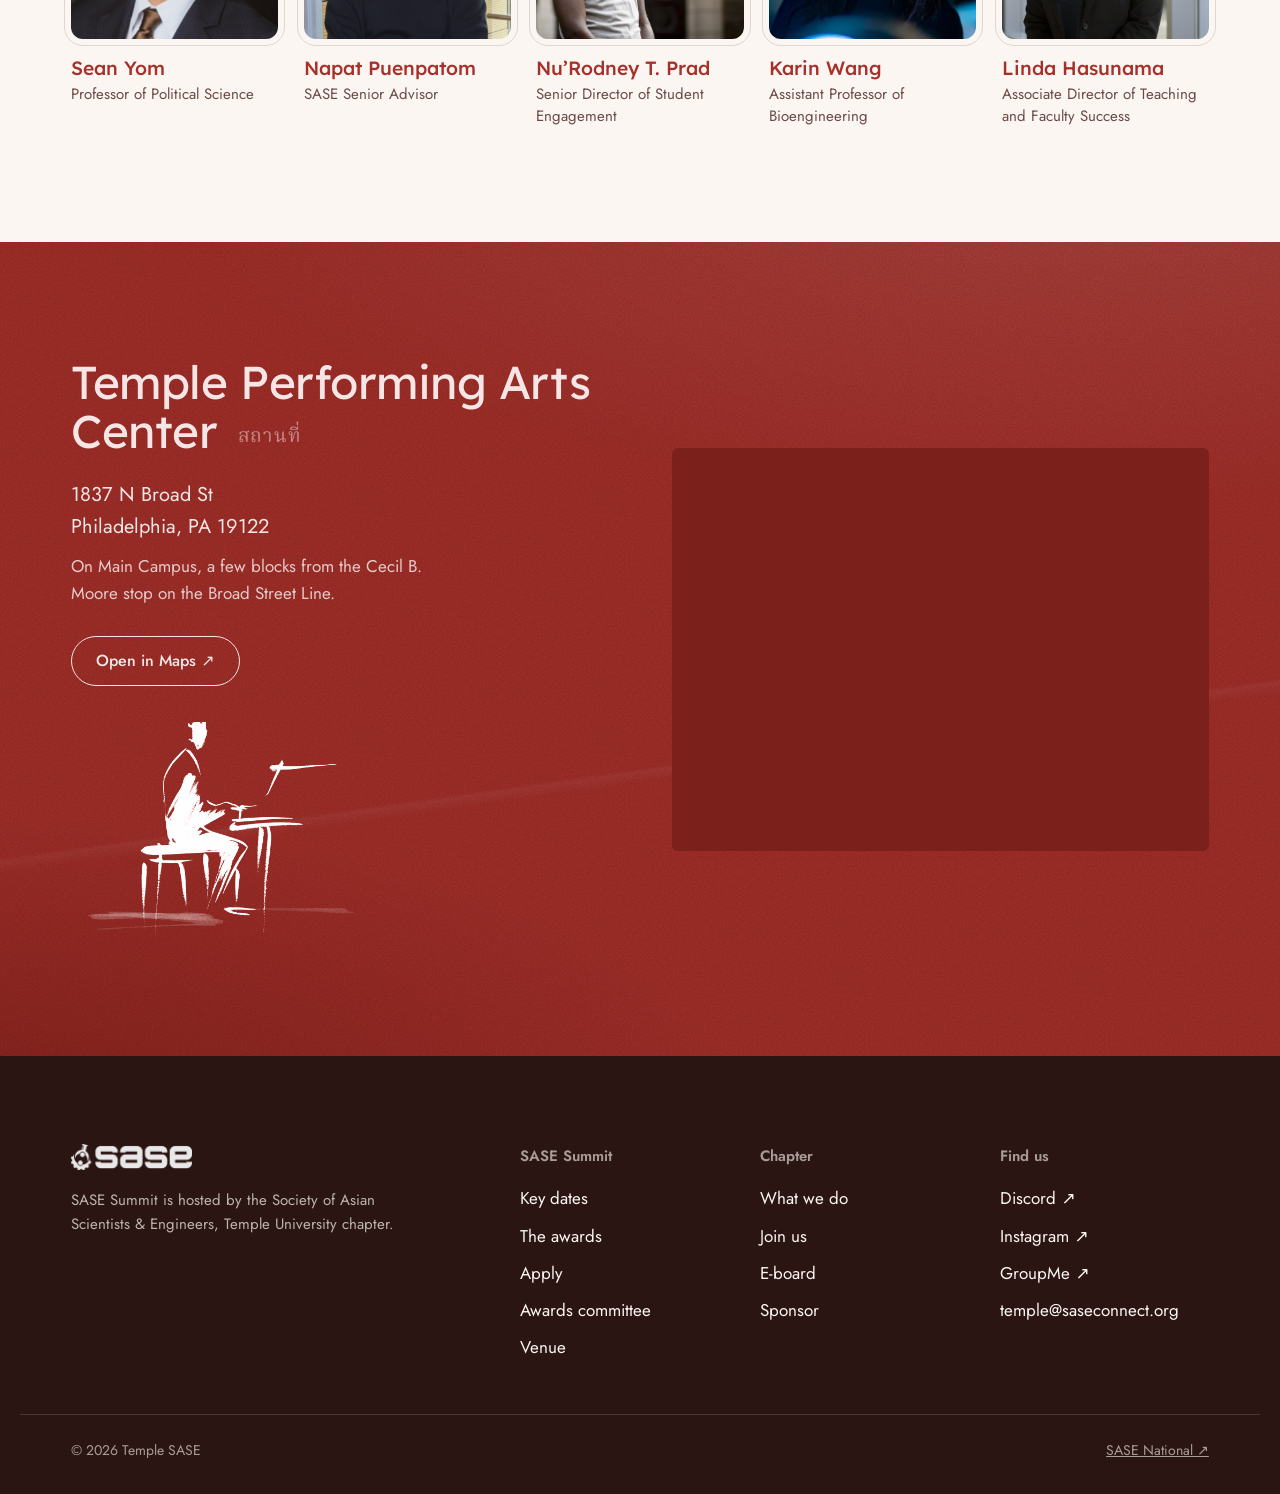
==== commit bb5d67bf: "Say "apply" and "applications" instead of "nominate" Students apply for themselves, so "nominate" co" ====
--- a/summit.html
+++ b/summit.html
@@ -4,7 +4,7 @@
   <meta charset="UTF-8">
   <meta name="viewport" content="width=device-width, initial-scale=1">
   <title>SASE Summit · SASE at Temple University</title>
-  <meta name="description" content="SASE Summit, Temple SASE’s AAPI awards gala. Friday, April 16, 2027 at the Temple Performing Arts Center. See the 16 student and club awards and nominate someone by December 31, 2026.">
+  <meta name="description" content="SASE Summit, Temple SASE’s AAPI awards gala. Friday, April 16, 2027 at the Temple Performing Arts Center. See the 16 student and club awards and apply by December 31, 2026.">
   <meta name="theme-color" content="#a8302a">
   <link rel="canonical" href="https://sase-temple.github.io/summit.html">
   <link rel="icon" href="favicon.ico" sizes="48x48">
@@ -14,7 +14,7 @@
   <meta property="og:site_name" content="SASE at Temple University">
   <meta property="og:url" content="https://sase-temple.github.io/summit.html">
   <meta property="og:title" content="SASE Summit · SASE at Temple University">
-  <meta property="og:description" content="Friday, April 16, 2027 at the Temple Performing Arts Center. Nominations close December 31, 2026.">
+  <meta property="og:description" content="Friday, April 16, 2027 at the Temple Performing Arts Center. Applications close December 31, 2026.">
   <meta property="og:image" content="https://sase-temple.github.io/assets/img/share-summit.png">
   <meta property="og:image:width" content="1200">
   <meta property="og:image:height" content="630">
@@ -62,7 +62,7 @@
         <a href="#awards">Awards</a>
         <a href="#venue">Venue</a>
         <a href="index.html">Chapter home</a>
-        <a class="nav__cta" href="#nominate"><span class="spark" aria-hidden="true"></span>Nominate</a>
+        <a class="nav__cta" href="#apply"><span class="spark" aria-hidden="true"></span>Apply</a>
       </nav>
     </div>
   </header>
@@ -82,7 +82,7 @@
           <div><dt>Time</dt><dd>To be announced</dd></div>
         </dl>
         <div class="gala-hero__actions">
-          <a class="btn btn--solid" href="#nominate">Nominate someone</a>
+          <a class="btn btn--solid" href="#apply">Apply now</a>
           <a class="btn btn--ghost" href="#awards">See the 16 awards</a>
         </div>
         </div>
@@ -95,7 +95,7 @@
       <div class="wrap">
         <h2 class="visually-hidden" id="about-title">About SASE Summit</h2>
         <p>The SASE Summit is Temple University’s annual red-carpet awards gala and cultural celebration, hosted by the Society of Asian Scientists and Engineers (SASE) in partnership with the Office of IDEAL and the Temple AAPI Faculty &amp; Staff Affinity Group. Taking place on April 16th, this evening honors the resilience, innovation, and leadership of Asian American and Pacific Islander (AAPI) student leaders, researchers, creators, and campus organizations. Despite being hosted by SASE, the event is not an academic lecture or exclusive to STEM majors. It is a celebration open to all Undergraduate Temple students, from Fox and CST to Tyler, Klein, and Engineering. Expect an upscale evening featuring an awards ceremony for this year’s top student achievers and clubs, live cultural performances, catered dinner and refreshments, and campus-wide networking.</p>
-        <p class="summit-about__note">Nominations are open until December 31, 2026. During the spring semester, the awards committee will review nominees, and a public vote will count for 10% of the final decision. Final nominees are announced April 1, and the winners are revealed at SASE Summit! Regardless of identity, any organization or student can be nominated and win an award.</p>
+        <p class="summit-about__note">Applications are open until December 31, 2026. During the spring semester, the awards committee will review applications, and a public vote will count for 10% of the final decision. Finalists are announced April 1, and the winners are revealed at SASE Summit! Regardless of identity, any organization or student can apply and win an award.</p>
       </div>
     </section>
 
@@ -105,14 +105,14 @@
         <h2 class="visually-hidden" id="dates-title">Key dates</h2>
         <ol class="timeline">
           <li>
-            <strong>Nomination period</strong>
+            <strong>Application period</strong>
             <span class="timeline__when">Now to <time datetime="2026-12-31">Dec 31, 2026</time></span>
-            <span>Nominate a student or a club. Nominations close December 31.</span>
+            <span>Apply as a student or on behalf of your club. Applications close December 31.</span>
           </li>
           <li>
             <strong>Voting and selection</strong>
             <span class="timeline__when"><time datetime="2027-01-01">Jan 1</time> to <time datetime="2027-04-01">Apr 1, 2027</time></span>
-            <span>The awards committee reviews every nomination, and a public vote counts for 10% of the final decision. On April 1, each award is narrowed to a few final nominees, posted on <a href="https://www.instagram.com/sasetemple/" target="_blank" rel="noopener">@sasetemple</a>.</span>
+            <span>The awards committee reviews every application, and a public vote counts for 10% of the final decision. On April 1, each award is narrowed to a few finalists, posted on <a href="https://www.instagram.com/sasetemple/" target="_blank" rel="noopener">@sasetemple</a>.</span>
           </li>
           <li>
             <strong>Winners announced at SASE Summit</strong>
@@ -130,8 +130,8 @@
           <span class="sketch sketch--ink sketch--twirl" aria-hidden="true"></span>
           <h2 class="h2" id="awards-title">The awards <span class="cjk" lang="ja">賞</span></h2>
           <div class="section__intro">
-            <p>There are 10 awards for students and 6 for clubs. Each one has a single eligibility requirement the nominee must meet, plus criteria the awards committee uses to compare nominees.</p>
-            <p>Every criterion lists the proof we’ll ask for, so gather it before you fill out the form. A nomination doesn’t need to meet every criterion, but the more you can back up, the stronger it is.</p>
+            <p>There are 10 awards for students and 6 for clubs. Each one has a single eligibility requirement the applicant must meet, plus criteria the awards committee uses to compare applicants.</p>
+            <p>Every criterion lists the proof we’ll ask for, so gather it before you fill out the form. An application doesn’t need to meet every criterion, but the more you can back up, the stronger it is.</p>
           </div>
         </div>
 
@@ -390,21 +390,21 @@
       </div>
     </section>
 
-    <!-- NOMINATE -->
-    <section class="section section--red paper-red" id="nominate" aria-labelledby="nominate-title">
+    <!-- APPLY -->
+    <section class="section section--red paper-red" id="apply" aria-labelledby="apply-title">
       <div class="wrap">
         <div class="section__head">
-          <h2 class="h2" id="nominate-title">Nominate someone <span class="cjk" lang="vi">Đề cử</span></h2>
-          <p class="section__intro">Nominations close December 31, 2026. Each form takes a few minutes. Have the award name and your proof (links, screenshots or documents) ready.</p>
+          <h2 class="h2" id="apply-title">Apply for an award <span class="cjk" lang="vi">Nộp đơn</span></h2>
+          <p class="section__intro">Applications close December 31, 2026. Each form takes a few minutes. Have the award name and your proof (links, screenshots or documents) ready.</p>
         </div>
         <div class="nominate">
           <a class="nom-card nom-card--cherry" href="https://forms.gle/zGwrtAh7cPeC5Cx79" target="_blank" rel="noopener">
-            <h3>Nominate a student</h3>
+            <h3>Apply as a student</h3>
             <p>For any of the 10 student awards, from Trailblazer to Health Sciences.</p>
             <span class="nom-card__go">Open the student form ↗</span>
           </a>
           <a class="nom-card nom-card--navy" href="https://forms.gle/AzSv1RMtpjcy8vsPA" target="_blank" rel="noopener">
-            <h3>Nominate a club</h3>
+            <h3>Apply for your club</h3>
             <p>For any of the 6 club awards, from Best New Club to Club of the Year.</p>
             <span class="nom-card__go">Open the club form ↗</span>
           </a>
@@ -420,7 +420,7 @@
         <div class="section__head">
           <span class="sketch sketch--ink sketch--highkick" aria-hidden="true"></span>
           <h2 class="h2" id="committee-title">Who is on the awards committee? <span class="cjk" lang="ja">審査員</span></h2>
-          <p class="section__intro">Temple faculty are involved in every process, from student recommendations to the awards committee to oversight of how the event is run. Once the nomination deadline closes, the awards committee will review the applications.</p>
+          <p class="section__intro">Temple faculty are involved in every process, from student recommendations to the awards committee to oversight of how the event is run. Once the application deadline closes, the awards committee will review the applications.</p>
         </div>
         <ul class="committee">
           <li class="committee__member">
@@ -479,7 +479,7 @@
         <ul>
           <li><a href="#dates">Key dates</a></li>
           <li><a href="#awards">The awards</a></li>
-          <li><a href="#nominate">Nominate</a></li>
+          <li><a href="#apply">Apply</a></li>
           <li><a href="#committee">Awards committee</a></li>
           <li><a href="#venue">Venue</a></li>
         </ul>
--- a/assets/css/styles.css
+++ b/assets/css/styles.css
@@ -627,13 +627,13 @@
   .summit .award-group__title { flex-wrap: wrap; }
 }
 
-/* Nominate on red paper: cream cards */
+/* Apply section on red paper: cream cards */
 .summit .nom-card { background: var(--paper); color: var(--summit-red); box-shadow: 0 18px 40px -24px rgba(40, 0, 0, 0.6); }
 .summit .nom-card p { color: var(--ink-soft); opacity: 1; }
 .summit .nom-card__go { background: var(--summit-red); color: var(--summit-cream); }
 .summit .nom-card--navy .nom-card__go { background: var(--summit-red-deep); }
-.summit #nominate { position: relative; overflow: hidden; }
-.summit #nominate .nominate__help { max-width: 52ch; margin-top: 32px; }
+.summit #apply { position: relative; overflow: hidden; }
+.summit #apply .nominate__help { max-width: 52ch; margin-top: 32px; }
 .section-sketch--quill {
   position: absolute; right: max(var(--gutter), calc((100vw - var(--max)) / 2 + var(--gutter))); bottom: 18px;
   width: clamp(200px, 24vw, 300px); height: auto; opacity: 0.95; pointer-events: none;
